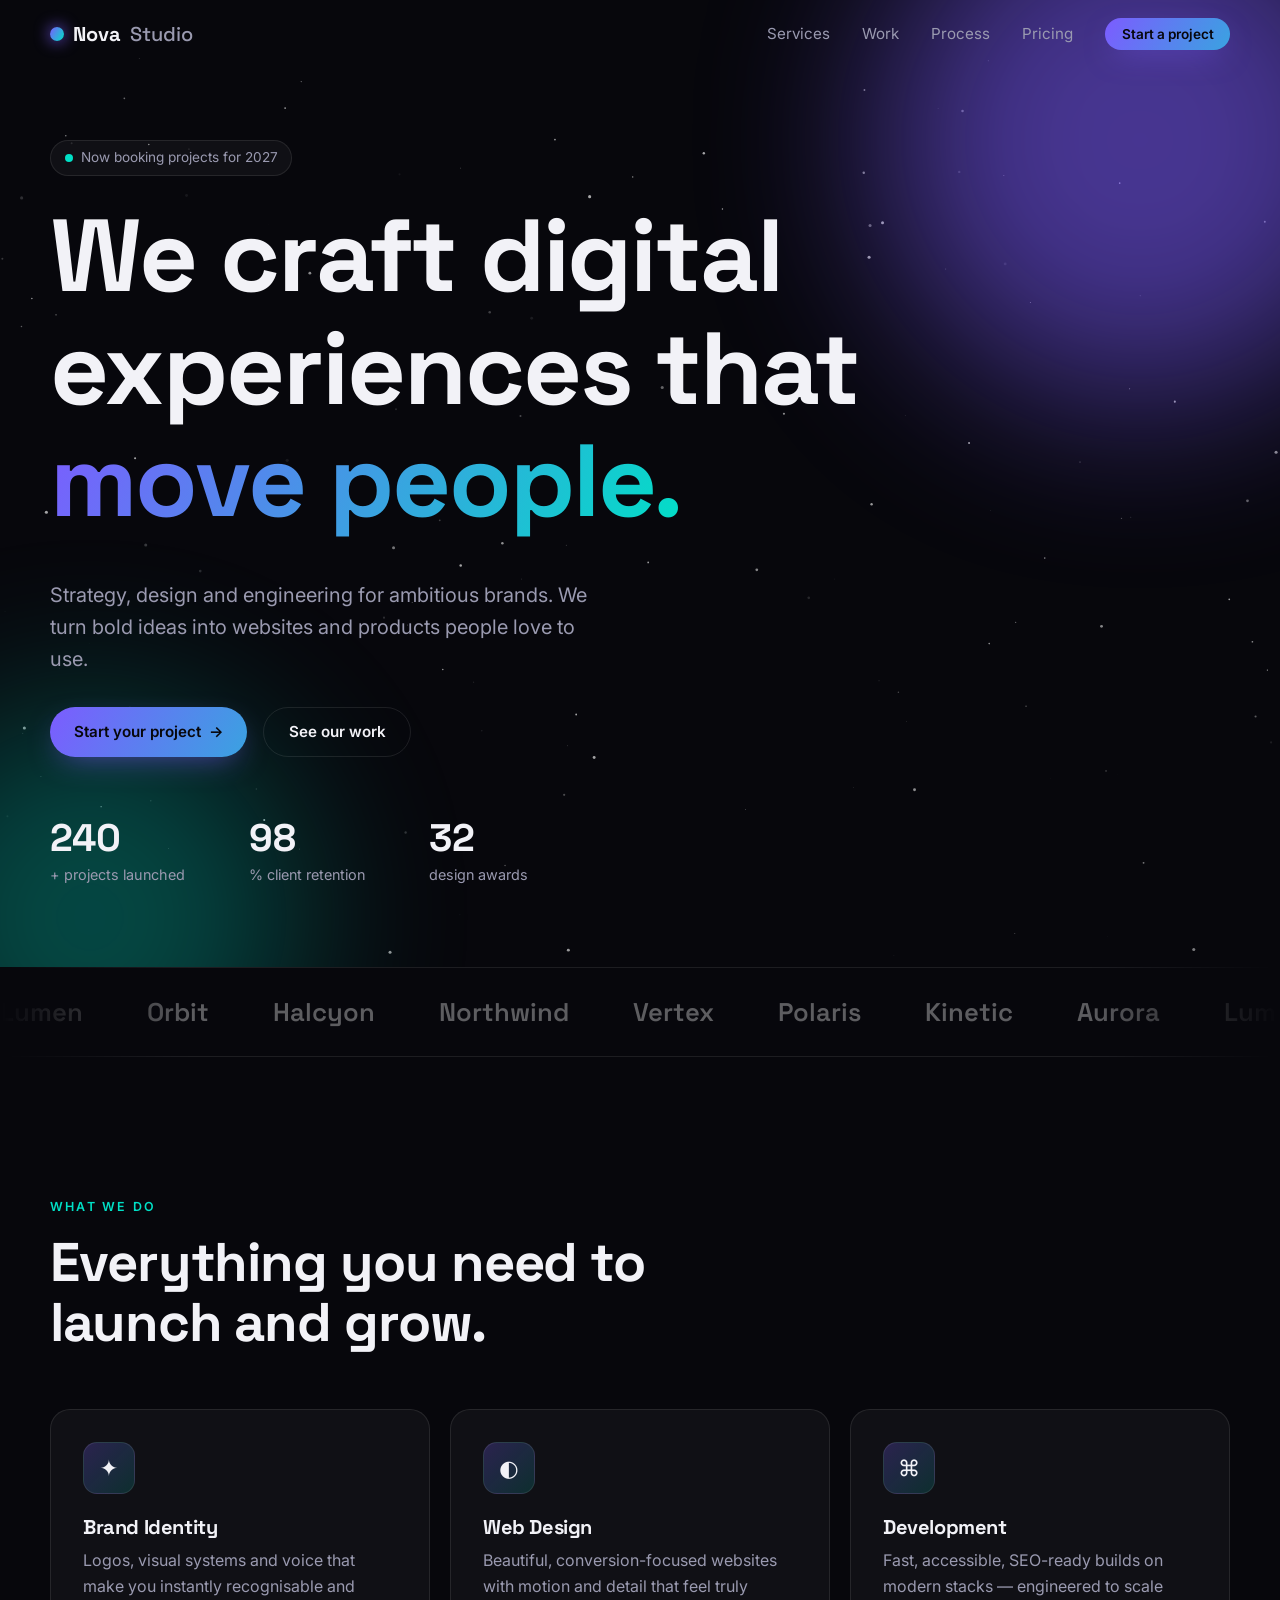
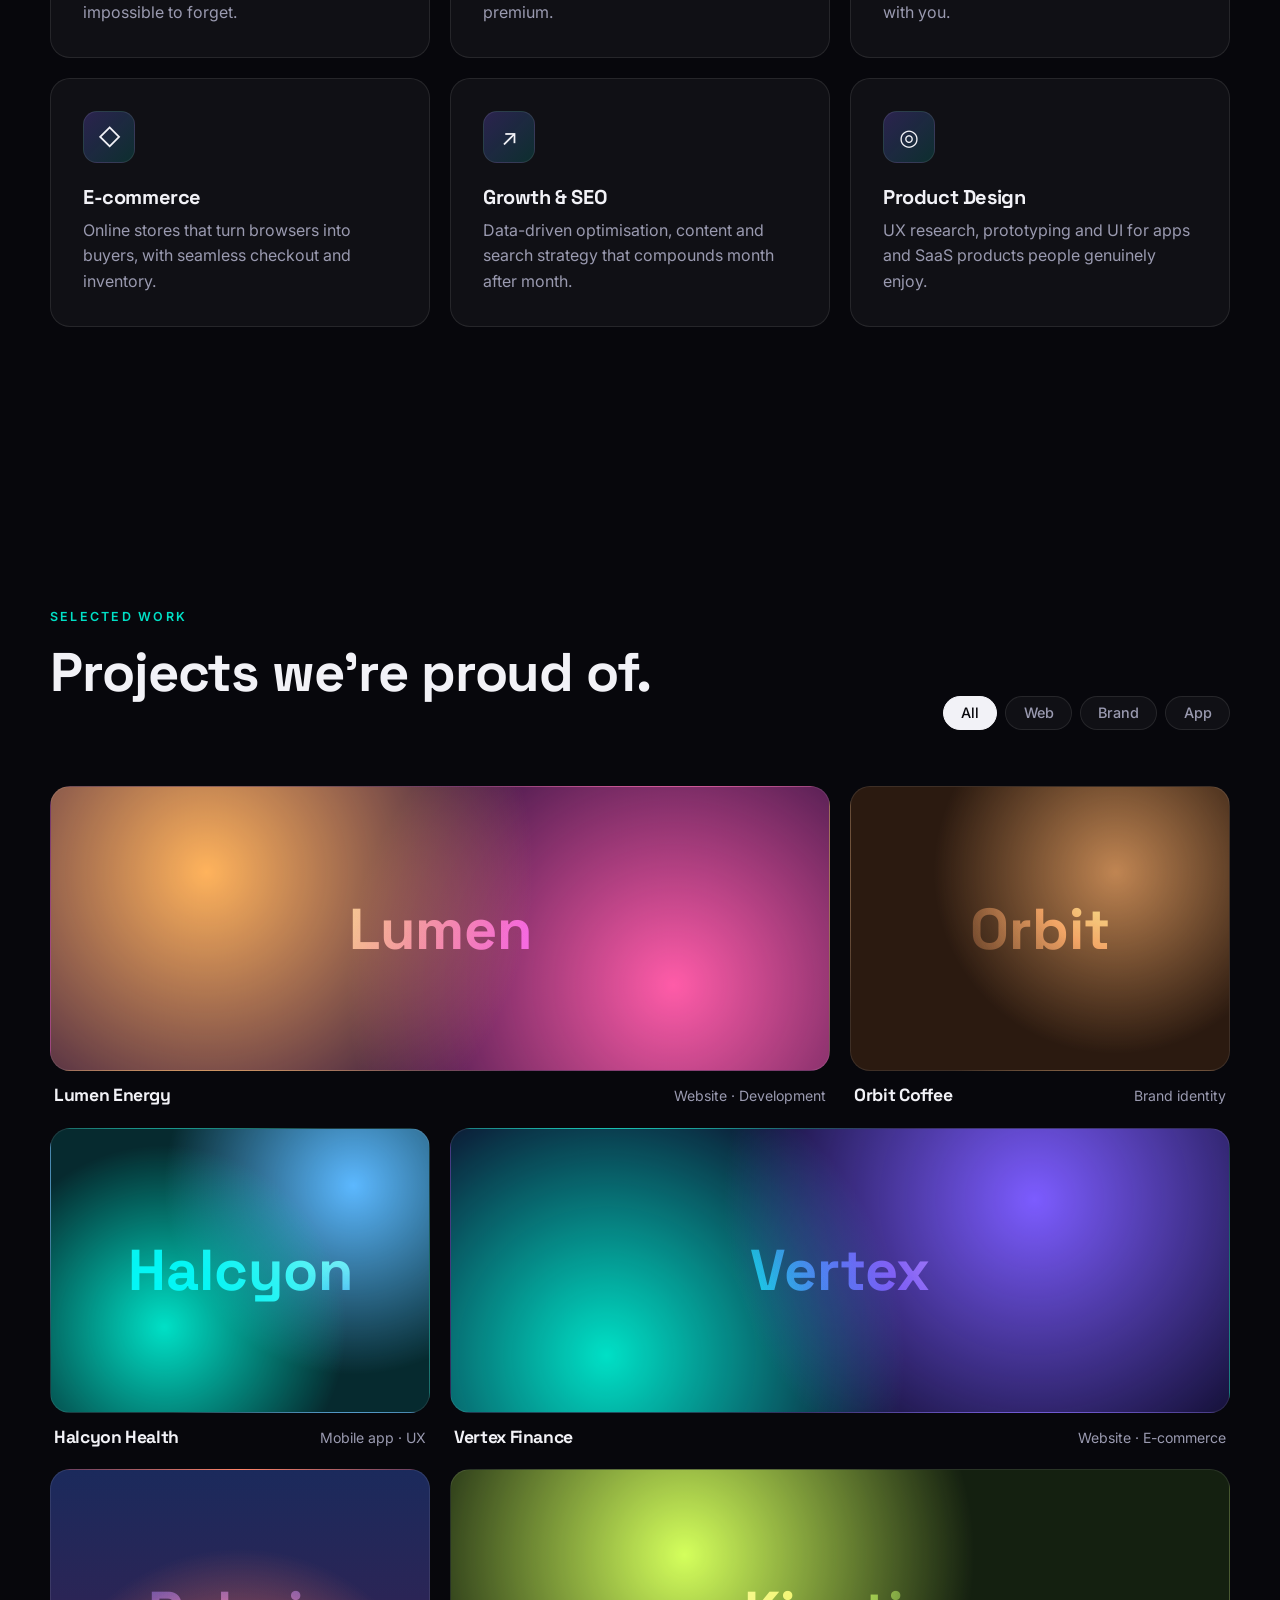
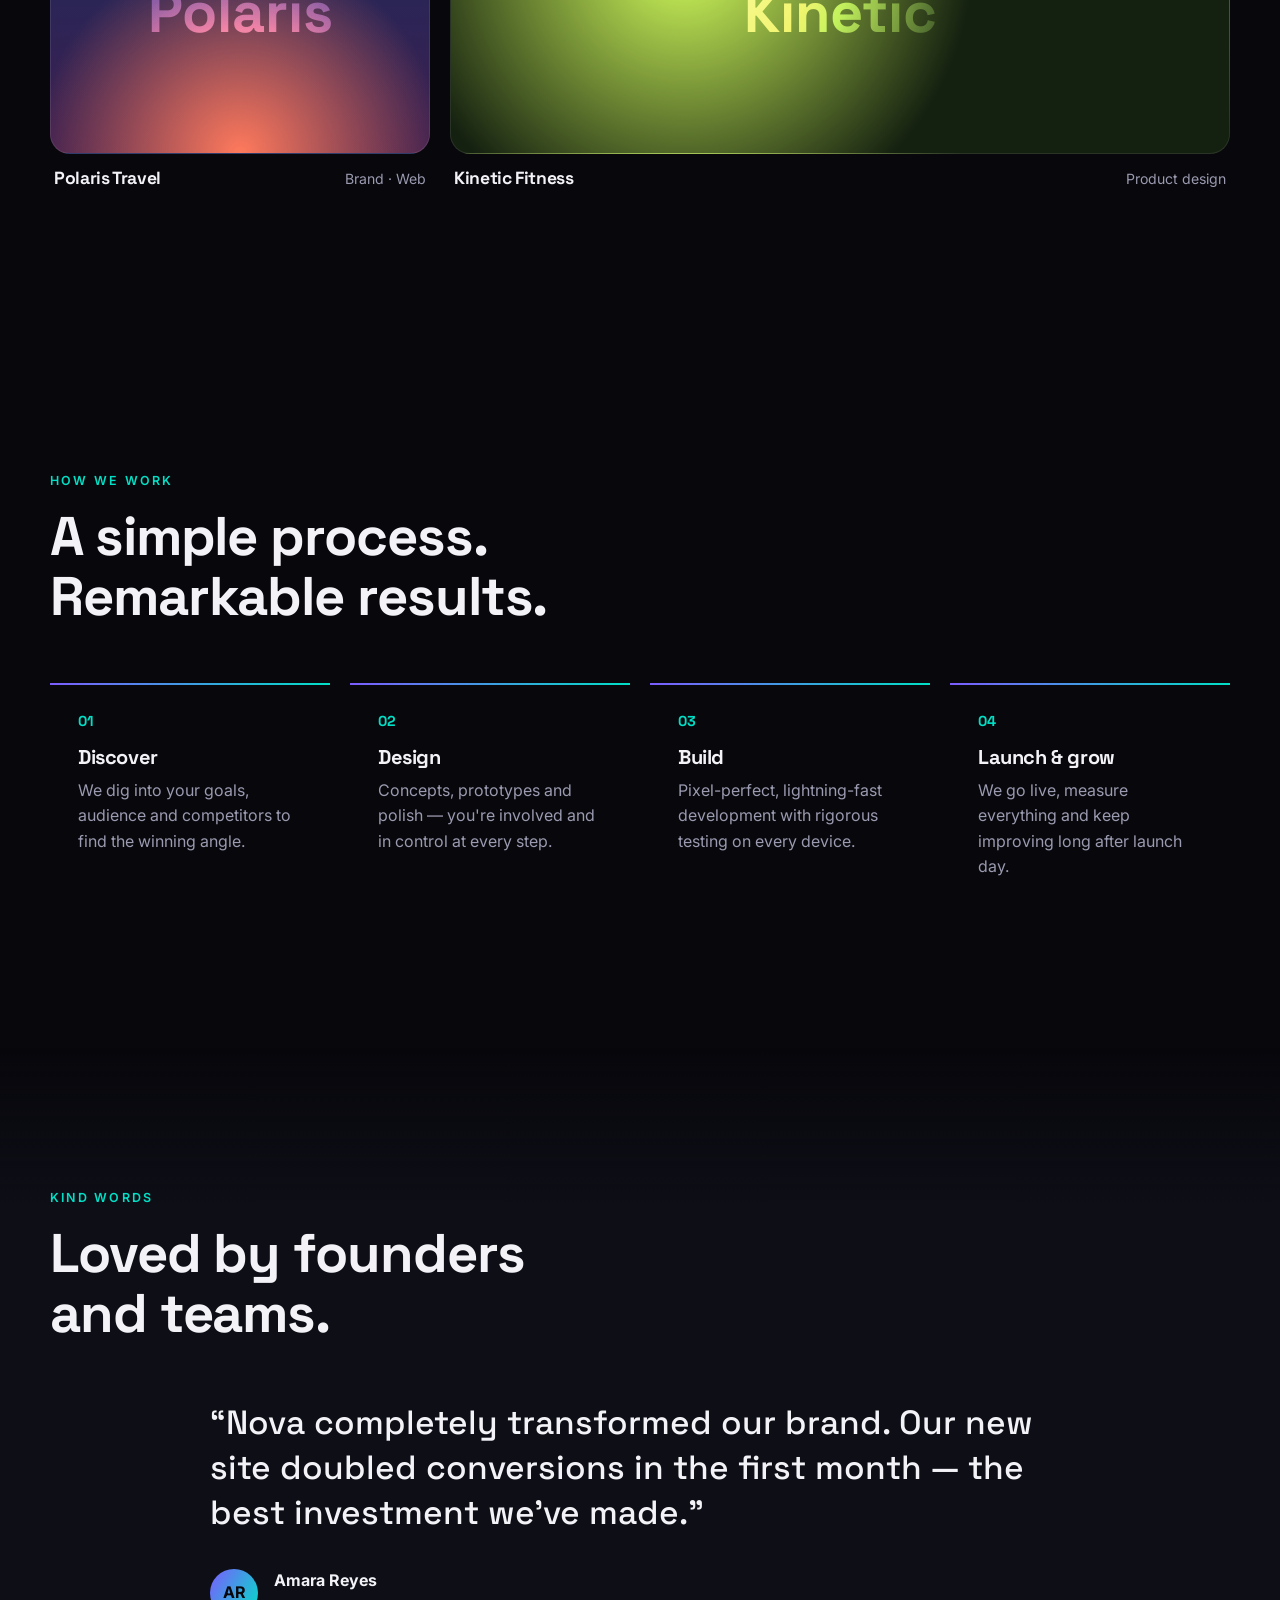
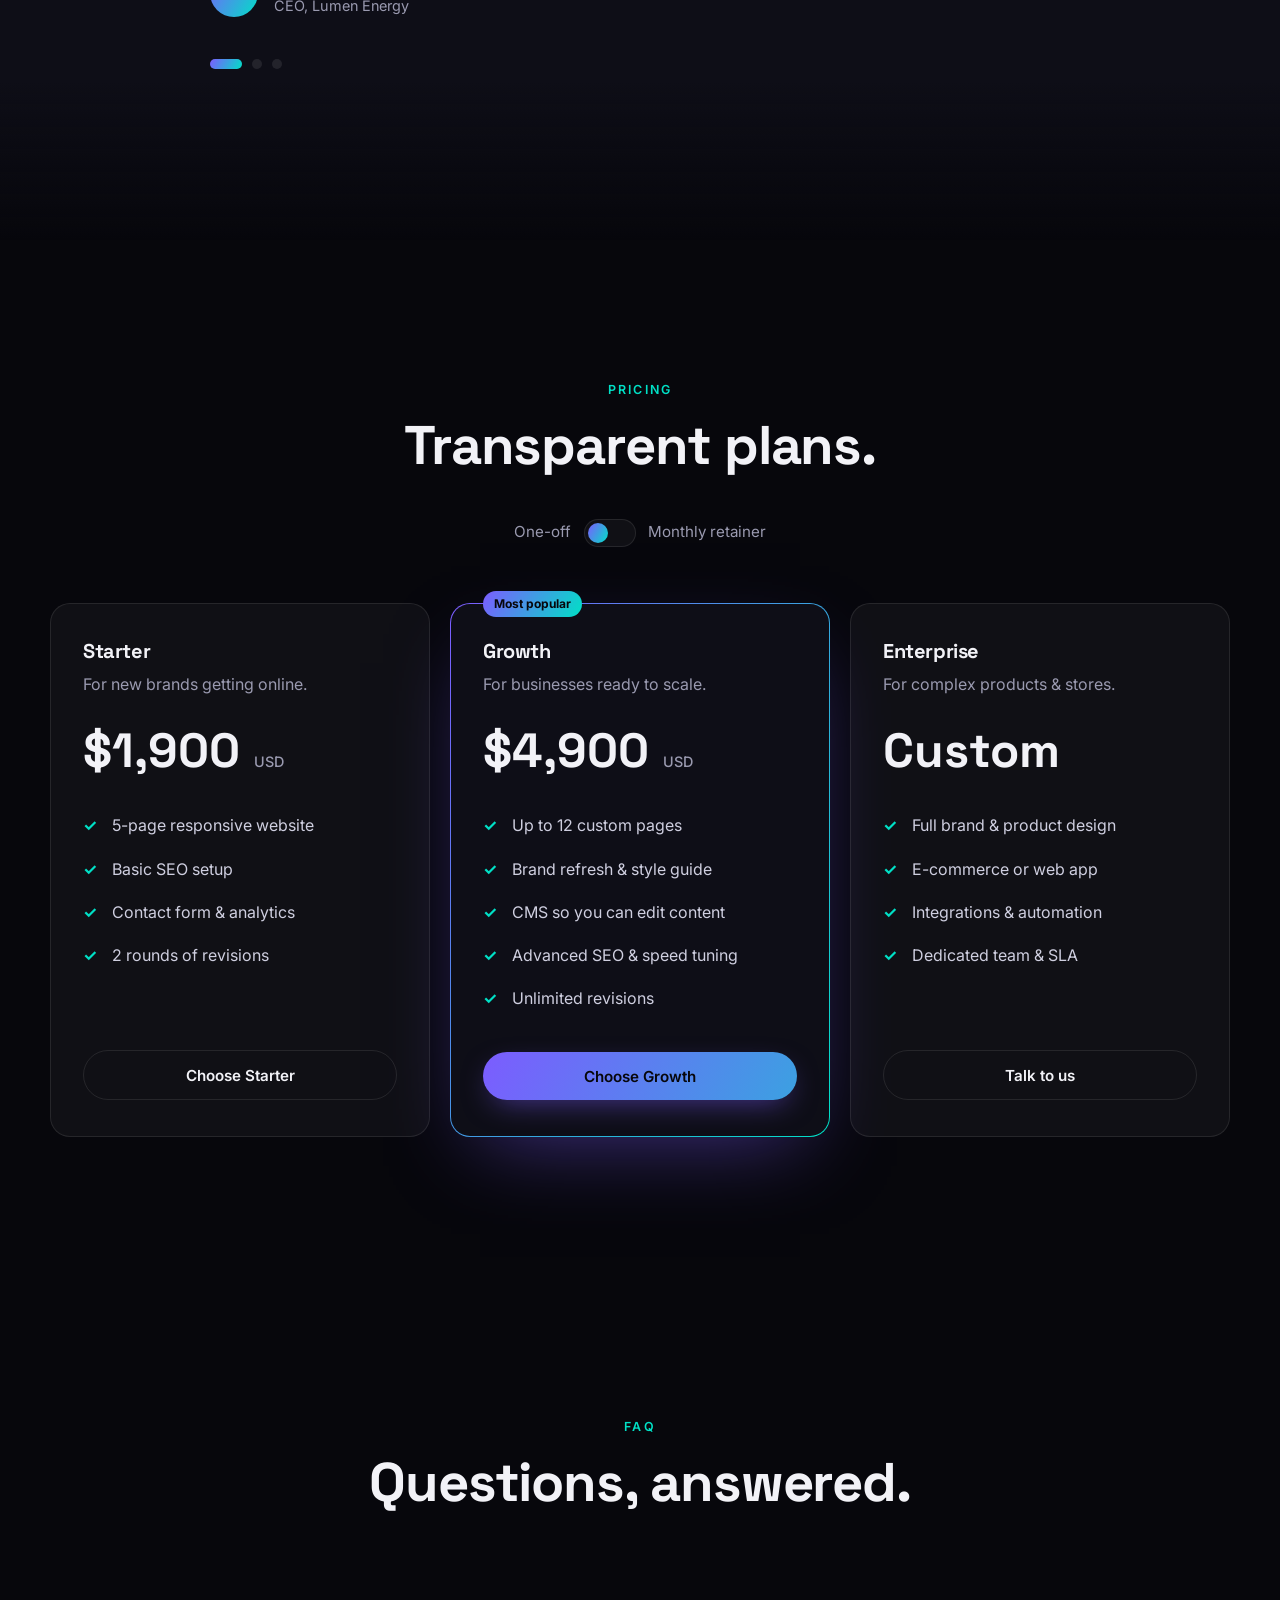
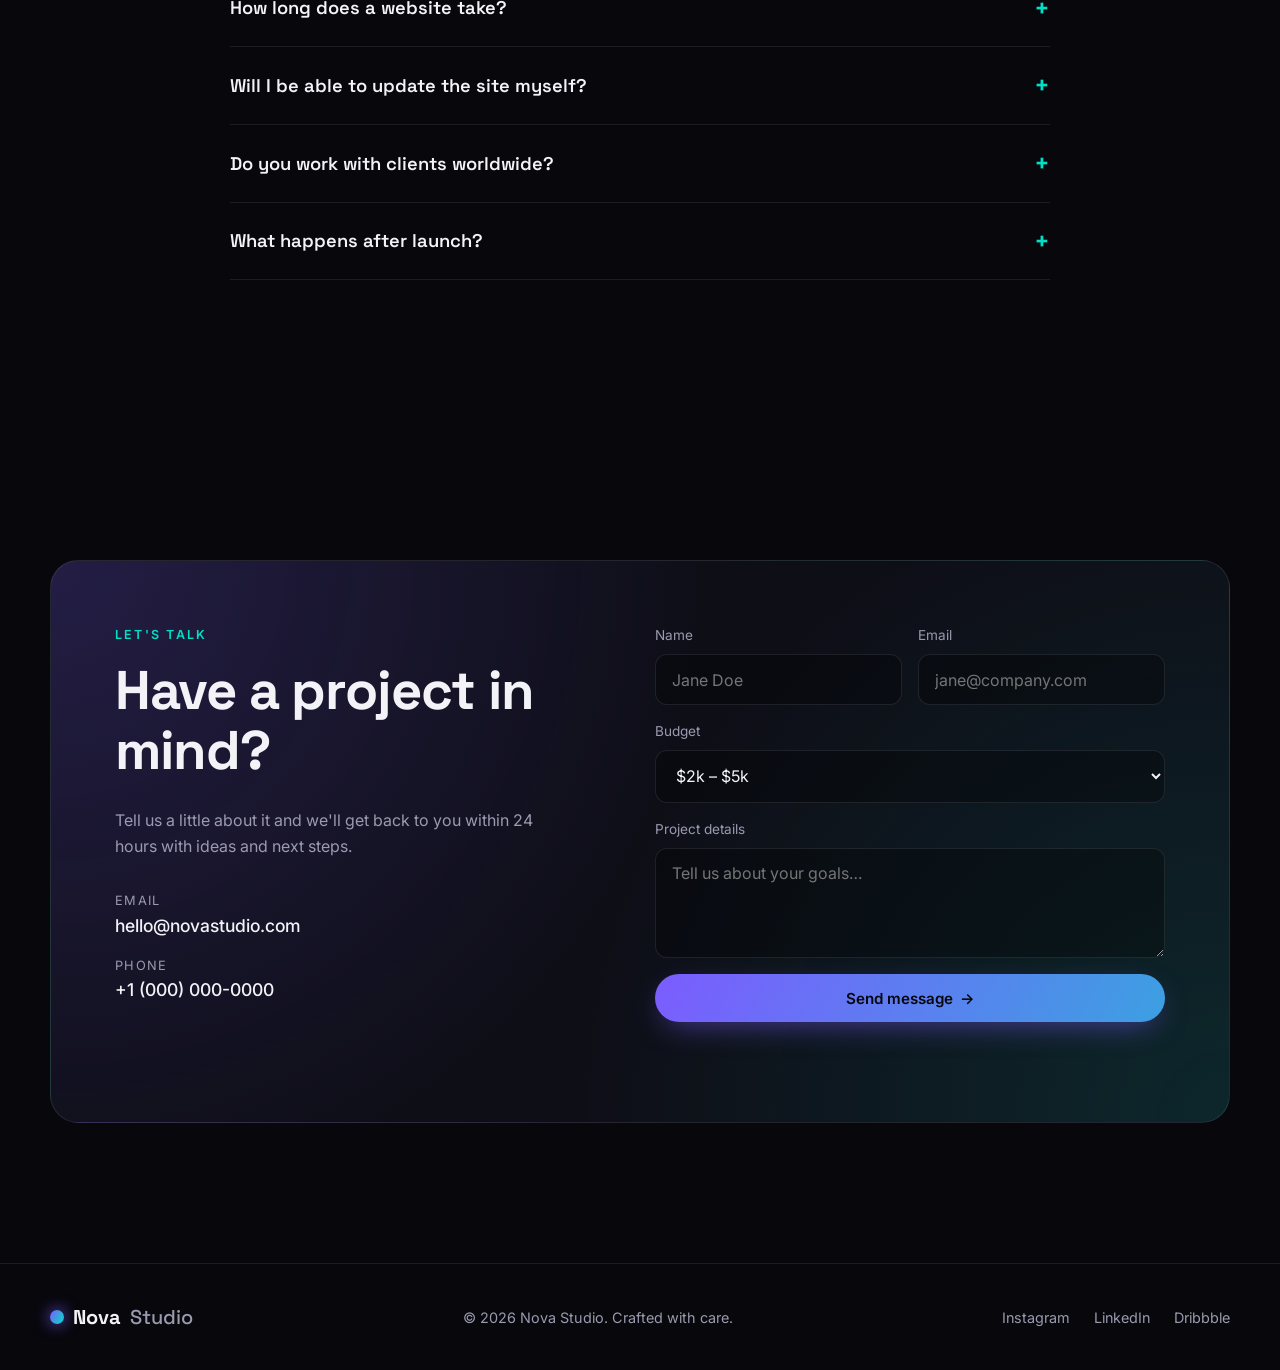
==== index.html @ 8e621f8b "Add responsive Nova Studio landing page Single-page site with animated hero, services, filterable po" ====
<!doctype html>
<html lang="en">
<head>
  <meta charset="utf-8" />
  <meta name="viewport" content="width=device-width, initial-scale=1" />
  <title>Nova Studio — Digital Experiences That Move People</title>
  <meta name="description" content="Nova Studio designs and builds world-class websites, brands and digital products." />
  <meta name="theme-color" content="#07070c" />
  <link rel="preconnect" href="https://fonts.googleapis.com" />
  <link rel="preconnect" href="https://fonts.gstatic.com" crossorigin />
  <link href="https://fonts.googleapis.com/css2?family=Inter:wght@400;500;600&family=Space+Grotesk:wght@500;600;700&display=swap" rel="stylesheet" />
  <link rel="stylesheet" href="styles.css" />
  <link rel="icon" href="data:image/svg+xml,<svg xmlns='http://www.w3.org/2000/svg' viewBox='0 0 32 32'><defs><linearGradient id='g' x1='0' y1='0' x2='1' y2='1'><stop offset='0' stop-color='%237c5cff'/><stop offset='1' stop-color='%2300e0c6'/></linearGradient></defs><circle cx='16' cy='16' r='14' fill='url(%23g)'/></svg>" />
</head>
<body>
  <div class="cursor-glow" aria-hidden="true"></div>

  <header class="nav" id="nav">
    <div class="container nav__inner">
      <a href="#top" class="logo"><span class="logo__dot"></span>Nova<span class="muted">Studio</span></a>
      <nav class="nav__links" id="navLinks" aria-label="Main">
        <a href="#services">Services</a>
        <a href="#work">Work</a>
        <a href="#process">Process</a>
        <a href="#pricing">Pricing</a>
        <a href="#contact" class="btn btn--small">Start a project</a>
      </nav>
      <button class="nav__toggle" id="navToggle" aria-label="Open menu" aria-expanded="false">
        <span></span><span></span>
      </button>
    </div>
  </header>

  <main id="top">
    <!-- HERO -->
    <section class="hero">
      <canvas id="stars" aria-hidden="true"></canvas>
      <div class="hero__orb hero__orb--1" aria-hidden="true"></div>
      <div class="hero__orb hero__orb--2" aria-hidden="true"></div>
      <div class="container hero__content">
        <p class="pill reveal"><span class="pill__dot"></span> Now booking projects for 2027</p>
        <h1 class="hero__title reveal">
          We craft digital<br />
          experiences that<br />
          <span class="gradient-text" id="rotator">move people.</span>
        </h1>
        <p class="hero__sub reveal">Strategy, design and engineering for ambitious brands. We turn bold ideas into websites and products people love to use.</p>
        <div class="hero__cta reveal">
          <a href="#contact" class="btn">Start your project <span aria-hidden="true">→</span></a>
          <a href="#work" class="btn btn--ghost">See our work</a>
        </div>
        <div class="stats reveal">
          <div><strong data-count="240">0</strong><span>+ projects launched</span></div>
          <div><strong data-count="98">0</strong><span>% client retention</span></div>
          <div><strong data-count="32">0</strong><span>design awards</span></div>
        </div>
      </div>
    </section>

    <!-- MARQUEE -->
    <section class="marquee" aria-label="Trusted by">
      <div class="marquee__track">
        <span>Lumen</span><span>Orbit</span><span>Halcyon</span><span>Northwind</span><span>Vertex</span><span>Polaris</span><span>Kinetic</span><span>Aurora</span>
        <span aria-hidden="true">Lumen</span><span aria-hidden="true">Orbit</span><span aria-hidden="true">Halcyon</span><span aria-hidden="true">Northwind</span><span aria-hidden="true">Vertex</span><span aria-hidden="true">Polaris</span><span aria-hidden="true">Kinetic</span><span aria-hidden="true">Aurora</span>
      </div>
    </section>

    <!-- SERVICES -->
    <section class="section" id="services">
      <div class="container">
        <div class="section__head reveal">
          <p class="eyebrow">What we do</p>
          <h2>Everything you need to<br />launch and grow.</h2>
        </div>
        <div class="grid grid--3">
          <article class="card tilt reveal">
            <div class="card__icon">✦</div>
            <h3>Brand Identity</h3>
            <p>Logos, visual systems and voice that make you instantly recognisable and impossible to forget.</p>
          </article>
          <article class="card tilt reveal">
            <div class="card__icon">◐</div>
            <h3>Web Design</h3>
            <p>Beautiful, conversion-focused websites with motion and detail that feel truly premium.</p>
          </article>
          <article class="card tilt reveal">
            <div class="card__icon">⌘</div>
            <h3>Development</h3>
            <p>Fast, accessible, SEO-ready builds on modern stacks — engineered to scale with you.</p>
          </article>
          <article class="card tilt reveal">
            <div class="card__icon">◇</div>
            <h3>E-commerce</h3>
            <p>Online stores that turn browsers into buyers, with seamless checkout and inventory.</p>
          </article>
          <article class="card tilt reveal">
            <div class="card__icon">↗</div>
            <h3>Growth & SEO</h3>
            <p>Data-driven optimisation, content and search strategy that compounds month after month.</p>
          </article>
          <article class="card tilt reveal">
            <div class="card__icon">◎</div>
            <h3>Product Design</h3>
            <p>UX research, prototyping and UI for apps and SaaS products people genuinely enjoy.</p>
          </article>
        </div>
      </div>
    </section>

    <!-- WORK -->
    <section class="section" id="work">
      <div class="container">
        <div class="section__head section__head--row reveal">
          <div>
            <p class="eyebrow">Selected work</p>
            <h2>Projects we're proud of.</h2>
          </div>
          <div class="filters" role="tablist" aria-label="Filter projects">
            <button class="filter is-active" data-filter="all">All</button>
            <button class="filter" data-filter="web">Web</button>
            <button class="filter" data-filter="brand">Brand</button>
            <button class="filter" data-filter="app">App</button>
          </div>
        </div>
        <div class="work">
          <a class="project project--lg reveal" data-cat="web" href="#contact">
            <div class="project__art art-1"><span>Lumen</span></div>
            <div class="project__meta"><h3>Lumen Energy</h3><p>Website · Development</p></div>
          </a>
          <a class="project reveal" data-cat="brand" href="#contact">
            <div class="project__art art-2"><span>Orbit</span></div>
            <div class="project__meta"><h3>Orbit Coffee</h3><p>Brand identity</p></div>
          </a>
          <a class="project reveal" data-cat="app" href="#contact">
            <div class="project__art art-3"><span>Halcyon</span></div>
            <div class="project__meta"><h3>Halcyon Health</h3><p>Mobile app · UX</p></div>
          </a>
          <a class="project project--lg reveal" data-cat="web" href="#contact">
            <div class="project__art art-4"><span>Vertex</span></div>
            <div class="project__meta"><h3>Vertex Finance</h3><p>Website · E-commerce</p></div>
          </a>
          <a class="project reveal" data-cat="brand" href="#contact">
            <div class="project__art art-5"><span>Polaris</span></div>
            <div class="project__meta"><h3>Polaris Travel</h3><p>Brand · Web</p></div>
          </a>
          <a class="project project--lg reveal" data-cat="app" href="#contact">
            <div class="project__art art-6"><span>Kinetic</span></div>
            <div class="project__meta"><h3>Kinetic Fitness</h3><p>Product design</p></div>
          </a>
        </div>
      </div>
    </section>

    <!-- PROCESS -->
    <section class="section" id="process">
      <div class="container">
        <div class="section__head reveal">
          <p class="eyebrow">How we work</p>
          <h2>A simple process.<br />Remarkable results.</h2>
        </div>
        <ol class="steps">
          <li class="step reveal"><span class="step__num">01</span><h3>Discover</h3><p>We dig into your goals, audience and competitors to find the winning angle.</p></li>
          <li class="step reveal"><span class="step__num">02</span><h3>Design</h3><p>Concepts, prototypes and polish — you're involved and in control at every step.</p></li>
          <li class="step reveal"><span class="step__num">03</span><h3>Build</h3><p>Pixel-perfect, lightning-fast development with rigorous testing on every device.</p></li>
          <li class="step reveal"><span class="step__num">04</span><h3>Launch & grow</h3><p>We go live, measure everything and keep improving long after launch day.</p></li>
        </ol>
      </div>
    </section>

    <!-- TESTIMONIALS -->
    <section class="section section--tint">
      <div class="container">
        <div class="section__head reveal">
          <p class="eyebrow">Kind words</p>
          <h2>Loved by founders<br />and teams.</h2>
        </div>
        <div class="testimonials reveal" id="testimonials">
          <figure class="quote is-active">
            <blockquote>“Nova completely transformed our brand. Our new site doubled conversions in the first month — the best investment we've made.”</blockquote>
            <figcaption><span class="avatar">AR</span><div><strong>Amara Reyes</strong><span>CEO, Lumen Energy</span></div></figcaption>
          </figure>
          <figure class="quote">
            <blockquote>“Incredible attention to detail. They understood our vision better than we did and delivered ahead of schedule.”</blockquote>
            <figcaption><span class="avatar">DK</span><div><strong>Daniel Kim</strong><span>Founder, Orbit Coffee</span></div></figcaption>
          </figure>
          <figure class="quote">
            <blockquote>“Working with Nova felt like having a world-class product team in-house. Our users constantly compliment the app.”</blockquote>
            <figcaption><span class="avatar">SN</span><div><strong>Sara Novak</strong><span>CPO, Halcyon Health</span></div></figcaption>
          </figure>
          <div class="dots" role="tablist" aria-label="Choose testimonial">
            <button class="dot is-active" aria-label="Testimonial 1"></button>
            <button class="dot" aria-label="Testimonial 2"></button>
            <button class="dot" aria-label="Testimonial 3"></button>
          </div>
        </div>
      </div>
    </section>

    <!-- PRICING -->
    <section class="section" id="pricing">
      <div class="container">
        <div class="section__head section__head--center reveal">
          <p class="eyebrow">Pricing</p>
          <h2>Transparent plans.</h2>
          <div class="toggle">
            <span>One-off</span>
            <button class="switch" id="billing" role="switch" aria-checked="false" aria-label="Toggle monthly retainer"><span></span></button>
            <span>Monthly retainer</span>
          </div>
        </div>
        <div class="grid grid--3 pricing">
          <div class="plan reveal">
            <h3>Starter</h3>
            <p class="plan__desc">For new brands getting online.</p>
            <p class="plan__price"><span data-once="1,900" data-monthly="490">1,900</span><small class="plan__unit">USD</small></p>
            <ul><li>5-page responsive website</li><li>Basic SEO setup</li><li>Contact form & analytics</li><li>2 rounds of revisions</li></ul>
            <a href="#contact" class="btn btn--ghost btn--block">Choose Starter</a>
          </div>
          <div class="plan plan--featured reveal">
            <span class="plan__badge">Most popular</span>
            <h3>Growth</h3>
            <p class="plan__desc">For businesses ready to scale.</p>
            <p class="plan__price"><span data-once="4,900" data-monthly="1,290">4,900</span><small class="plan__unit">USD</small></p>
            <ul><li>Up to 12 custom pages</li><li>Brand refresh & style guide</li><li>CMS so you can edit content</li><li>Advanced SEO & speed tuning</li><li>Unlimited revisions</li></ul>
            <a href="#contact" class="btn btn--block">Choose Growth</a>
          </div>
          <div class="plan reveal">
            <h3>Enterprise</h3>
            <p class="plan__desc">For complex products & stores.</p>
            <p class="plan__price"><span data-once="Custom" data-monthly="Custom">Custom</span></p>
            <ul><li>Full brand & product design</li><li>E-commerce or web app</li><li>Integrations & automation</li><li>Dedicated team & SLA</li></ul>
            <a href="#contact" class="btn btn--ghost btn--block">Talk to us</a>
          </div>
        </div>
      </div>
    </section>

    <!-- FAQ -->
    <section class="section section--narrow">
      <div class="container">
        <div class="section__head section__head--center reveal">
          <p class="eyebrow">FAQ</p>
          <h2>Questions, answered.</h2>
        </div>
        <div class="faq reveal">
          <details><summary>How long does a website take?</summary><p>Most projects launch in 3–6 weeks depending on scope. We'll give you a clear timeline before we start.</p></details>
          <details><summary>Will I be able to update the site myself?</summary><p>Yes. We set you up with an easy content editor and a short training session so you're fully in control.</p></details>
          <details><summary>Do you work with clients worldwide?</summary><p>Absolutely — we work remotely with clients across every time zone.</p></details>
          <details><summary>What happens after launch?</summary><p>We offer ongoing care plans for updates, hosting, security and growth. You're never on your own.</p></details>
        </div>
      </div>
    </section>

    <!-- CONTACT -->
    <section class="section" id="contact">
      <div class="container">
        <div class="contact reveal">
          <div class="contact__intro">
            <p class="eyebrow">Let's talk</p>
            <h2>Have a project in mind?</h2>
            <p>Tell us a little about it and we'll get back to you within 24 hours with ideas and next steps.</p>
            <ul class="contact__list">
              <li><span>Email</span><a href="mailto:hello@novastudio.com">hello@novastudio.com</a></li>
              <li><span>Phone</span><a href="tel:+10000000000">+1 (000) 000-0000</a></li>
            </ul>
          </div>
          <form class="form" id="contactForm" novalidate>
            <div class="form__row">
              <label>Name<input type="text" name="name" required autocomplete="name" placeholder="Jane Doe" /></label>
              <label>Email<input type="email" name="email" required autocomplete="email" placeholder="jane@company.com" /></label>
            </div>
            <label>Budget
              <select name="budget">
                <option>Under $2k</option><option selected>$2k – $5k</option><option>$5k – $15k</option><option>$15k+</option>
              </select>
            </label>
            <label>Project details<textarea name="message" rows="4" required placeholder="Tell us about your goals…"></textarea></label>
            <button type="submit" class="btn btn--block">Send message <span aria-hidden="true">→</span></button>
            <p class="form__status" id="formStatus" role="status" aria-live="polite"></p>
          </form>
        </div>
      </div>
    </section>
  </main>

  <footer class="footer">
    <div class="container footer__inner">
      <a href="#top" class="logo"><span class="logo__dot"></span>Nova<span class="muted">Studio</span></a>
      <p class="muted">© <span id="year"></span> Nova Studio. Crafted with care.</p>
      <div class="footer__links"><a href="#">Instagram</a><a href="#">LinkedIn</a><a href="#">Dribbble</a></div>
    </div>
  </footer>

  <script src="script.js"></script>
</body>
</html>
---- styles.css ----
:root {
  --bg: #07070c;
  --bg-2: #0e0e17;
  --surface: rgba(255, 255, 255, 0.04);
  --border: rgba(255, 255, 255, 0.09);
  --text: #f2f2f7;
  --muted: #9a9ab0;
  --violet: #7c5cff;
  --teal: #00e0c6;
  --pink: #ff5ca8;
  --grad: linear-gradient(120deg, var(--violet), var(--teal));
  --radius: 20px;
  --ease: cubic-bezier(0.22, 1, 0.36, 1);
}

*, *::before, *::after { box-sizing: border-box; }
html { scroll-behavior: smooth; }
body {
  margin: 0;
  font-family: "Inter", system-ui, sans-serif;
  background: var(--bg);
  color: var(--text);
  line-height: 1.6;
  -webkit-font-smoothing: antialiased;
  overflow-x: hidden;
}
h1, h2, h3 { font-family: "Space Grotesk", sans-serif; line-height: 1.1; margin: 0 0 0.5em; letter-spacing: -0.02em; }
h2 { font-size: clamp(2rem, 4.5vw, 3.4rem); }
h3 { font-size: 1.25rem; }
p { margin: 0 0 1em; }
a { color: inherit; text-decoration: none; }
img { max-width: 100%; display: block; }
::selection { background: var(--violet); color: #fff; }

.container { width: min(1180px, 100% - 32px); margin-inline: auto; }
.muted { color: var(--muted); }
.gradient-text { background: var(--grad); -webkit-background-clip: text; background-clip: text; color: transparent; }

/* Cursor glow */
.cursor-glow {
  position: fixed; top: 0; left: 0; width: 500px; height: 500px; pointer-events: none; z-index: 0;
  background: radial-gradient(circle, rgba(124, 92, 255, 0.12), transparent 60%);
  transform: translate(-50%, -50%); transition: opacity 0.3s; opacity: 0;
}
@media (hover: hover) { body:hover .cursor-glow { opacity: 1; } }

/* Buttons */
.btn {
  display: inline-flex; align-items: center; justify-content: center; gap: 0.5em;
  padding: 0.95em 1.6em; border-radius: 999px; border: 0; cursor: pointer;
  font: 600 0.95rem "Inter", sans-serif; color: #07070c; background: var(--grad);
  background-size: 200% 100%; transition: transform 0.3s var(--ease), background-position 0.5s, box-shadow 0.3s;
  box-shadow: 0 10px 30px -10px rgba(124, 92, 255, 0.6);
}
.btn:hover { transform: translateY(-2px); background-position: 100% 0; box-shadow: 0 16px 40px -12px rgba(0, 224, 198, 0.6); }
.btn--ghost { background: transparent; color: var(--text); border: 1px solid var(--border); box-shadow: none; }
.btn--ghost:hover { background: var(--surface); border-color: rgba(255,255,255,0.25); box-shadow: none; }
.btn--small { padding: 0.6em 1.2em; font-size: 0.85rem; }
.btn--block { width: 100%; }

/* Nav */
.nav { position: fixed; inset: 0 0 auto; z-index: 50; transition: background 0.3s, border-color 0.3s, padding 0.3s; border-bottom: 1px solid transparent; padding: 18px 0; }
.nav.is-scrolled { background: rgba(7, 7, 12, 0.7); backdrop-filter: blur(16px); -webkit-backdrop-filter: blur(16px); border-color: var(--border); padding: 12px 0; }
.nav__inner { display: flex; align-items: center; justify-content: space-between; }
.logo { display: flex; align-items: center; gap: 0.45em; font: 700 1.25rem "Space Grotesk", sans-serif; }
.logo .muted { font-weight: 500; }
.logo__dot { width: 14px; height: 14px; border-radius: 50%; background: var(--grad); box-shadow: 0 0 16px var(--violet); }
.nav__links { display: flex; align-items: center; gap: 2rem; font-size: 0.95rem; }
.nav__links a:not(.btn) { color: var(--muted); transition: color 0.2s; }
.nav__links a:not(.btn):hover { color: var(--text); }
.nav__toggle { display: none; background: none; border: 0; width: 40px; height: 40px; cursor: pointer; position: relative; }
.nav__toggle span { position: absolute; left: 9px; right: 9px; height: 2px; background: var(--text); transition: transform 0.3s var(--ease); }
.nav__toggle span:first-child { top: 15px; }
.nav__toggle span:last-child { top: 23px; }
.nav__toggle[aria-expanded="true"] span:first-child { transform: translateY(4px) rotate(45deg); }
.nav__toggle[aria-expanded="true"] span:last-child { transform: translateY(-4px) rotate(-45deg); }

@media (max-width: 860px) {
  .nav__toggle { display: block; }
  .nav__links {
    position: fixed; inset: 0; flex-direction: column; justify-content: center; gap: 1.6rem;
    background: rgba(7, 7, 12, 0.97); font-size: 1.5rem; opacity: 0; pointer-events: none; transition: opacity 0.3s;
    z-index: -1;
  }
  .nav__links.is-open { opacity: 1; pointer-events: auto; }
}

/* Hero */
.hero { position: relative; min-height: 100vh; min-height: 100svh; display: flex; align-items: center; padding: 140px 0 80px; overflow: hidden; }
#stars { position: absolute; inset: 0; width: 100%; height: 100%; }
.hero__orb { position: absolute; border-radius: 50%; filter: blur(90px); opacity: 0.55; animation: float 14s ease-in-out infinite; }
.hero__orb--1 { width: 520px; height: 520px; background: var(--violet); top: -120px; right: -120px; }
.hero__orb--2 { width: 420px; height: 420px; background: var(--teal); bottom: -160px; left: -120px; opacity: 0.3; animation-delay: -7s; }
@keyframes float { 50% { transform: translate(40px, 30px) scale(1.08); } }
.hero__content { position: relative; z-index: 1; }
.hero__title { font-size: clamp(2.8rem, 8vw, 6.4rem); font-weight: 700; margin-bottom: 0.4em; }
#rotator { display: inline-block; transition: opacity 0.4s, transform 0.4s var(--ease); }
#rotator.is-out { opacity: 0; transform: translateY(20px); }
.hero__sub { font-size: clamp(1.05rem, 1.8vw, 1.25rem); color: var(--muted); max-width: 560px; }
.hero__cta { display: flex; flex-wrap: wrap; gap: 1rem; margin: 2rem 0 3.5rem; }
.pill { display: inline-flex; align-items: center; gap: 0.6em; padding: 0.45em 1em; border: 1px solid var(--border); border-radius: 999px; background: var(--surface); font-size: 0.85rem; color: var(--muted); margin-bottom: 1.5rem; }
.pill__dot { width: 8px; height: 8px; border-radius: 50%; background: var(--teal); box-shadow: 0 0 0 0 var(--teal); animation: pulse 2s infinite; }
@keyframes pulse { 70% { box-shadow: 0 0 0 10px transparent; } 100% { box-shadow: 0 0 0 0 transparent; } }
.stats { display: flex; flex-wrap: wrap; gap: 2.5rem 4rem; }
.stats strong { display: block; font: 700 2.4rem "Space Grotesk", sans-serif; }
.stats span { color: var(--muted); font-size: 0.9rem; }

/* Marquee */
.marquee { border-block: 1px solid var(--border); padding: 28px 0; overflow: hidden; mask-image: linear-gradient(90deg, transparent, #000 15%, #000 85%, transparent); }
.marquee__track { display: flex; width: max-content; gap: 4rem; animation: scroll 30s linear infinite; }
.marquee__track span { font: 600 1.6rem "Space Grotesk", sans-serif; color: rgba(255,255,255,0.35); }
@keyframes scroll { to { transform: translateX(calc(-50% - 2rem)); } }

/* Sections */
.section { padding: clamp(80px, 12vw, 140px) 0; position: relative; z-index: 1; }
.section--tint { background: linear-gradient(180deg, transparent, var(--bg-2) 20%, var(--bg-2) 80%, transparent); }
.section--narrow .container { max-width: 820px; }
.section__head { margin-bottom: 3.5rem; }
.section__head--row { display: flex; flex-wrap: wrap; justify-content: space-between; align-items: flex-end; gap: 1.5rem; }
.section__head--center { text-align: center; }
.eyebrow { text-transform: uppercase; letter-spacing: 0.18em; font-size: 0.78rem; font-weight: 600; color: var(--teal); margin-bottom: 1rem; }

.grid { display: grid; gap: 20px; }
.grid--3 { grid-template-columns: repeat(auto-fit, minmax(min(300px, 100%), 1fr)); }

/* Cards */
.card {
  position: relative; padding: 32px; border-radius: var(--radius); background: var(--surface); border: 1px solid var(--border);
  transition: border-color 0.3s, transform 0.3s var(--ease); transform-style: preserve-3d; overflow: hidden;
}
.card::before {
  content: ""; position: absolute; inset: 0; opacity: 0; transition: opacity 0.3s;
  background: radial-gradient(400px circle at var(--mx, 50%) var(--my, 50%), rgba(124, 92, 255, 0.16), transparent 40%);
}
.card:hover { border-color: rgba(124, 92, 255, 0.45); }
.card:hover::before { opacity: 1; }
.card > * { position: relative; }
.card p { color: var(--muted); margin: 0; }
.card__icon { width: 52px; height: 52px; display: grid; place-items: center; border-radius: 14px; margin-bottom: 1.4rem; font-size: 1.4rem; background: linear-gradient(135deg, rgba(124,92,255,0.25), rgba(0,224,198,0.15)); border: 1px solid var(--border); }

/* Work */
.filters { display: flex; gap: 0.5rem; flex-wrap: wrap; }
.filter { background: var(--surface); border: 1px solid var(--border); color: var(--muted); padding: 0.55em 1.2em; border-radius: 999px; cursor: pointer; font: 500 0.9rem "Inter", sans-serif; transition: all 0.2s; }
.filter:hover { color: var(--text); }
.filter.is-active { background: var(--text); color: var(--bg); border-color: var(--text); }
.work { display: grid; grid-template-columns: repeat(3, minmax(0, 1fr)); gap: 20px; }
.project { grid-column: span 1; display: block; transition: opacity 0.4s, transform 0.4s var(--ease); }
.project--lg { grid-column: span 2; }
.project.is-hidden { display: none; }
.project__art {
  position: relative; aspect-ratio: 4 / 3; border-radius: var(--radius); overflow: hidden; display: grid; place-items: center;
  border: 1px solid var(--border);
}
.project--lg .project__art { aspect-ratio: auto; height: 100%; min-height: 280px; }
.project__art span { font: 700 clamp(2rem, 5vw, 3.6rem) "Space Grotesk", sans-serif; color: rgba(255,255,255,0.9); transition: transform 0.6s var(--ease); mix-blend-mode: overlay; }
.project__art::after { content: "View case →"; position: absolute; bottom: 18px; right: 18px; padding: 0.5em 1em; border-radius: 999px; background: rgba(0,0,0,0.5); backdrop-filter: blur(8px); font-size: 0.85rem; opacity: 0; transform: translateY(10px); transition: all 0.4s var(--ease); }
.project:hover .project__art span { transform: scale(1.12); }
.project:hover .project__art::after { opacity: 1; transform: none; }
.project__meta { display: flex; flex-wrap: wrap; justify-content: space-between; align-items: baseline; gap: 1rem; padding: 14px 4px 0; }
.project__meta h3 { margin: 0; font-size: 1.1rem; }
.project__meta p { margin: 0; color: var(--muted); font-size: 0.88rem; }
.project { display: flex; flex-direction: column; }
.project--lg .project__art { flex: 1; }
.art-1 { background: radial-gradient(circle at 20% 30%, #ffb35c, transparent 50%), radial-gradient(circle at 80% 70%, #ff5ca8, transparent 50%), #2a0f3d; }
.art-2 { background: radial-gradient(circle at 70% 30%, #c08552, transparent 55%), #2b1a10; }
.art-3 { background: radial-gradient(circle at 30% 70%, #00e0c6, transparent 55%), radial-gradient(circle at 80% 20%, #5cb8ff, transparent 50%), #062a2f; }
.art-4 { background: radial-gradient(circle at 75% 25%, #7c5cff, transparent 50%), radial-gradient(circle at 20% 80%, #00e0c6, transparent 45%), #0d0b2a; }
.art-5 { background: radial-gradient(circle at 50% 100%, #ff7a5c, transparent 60%), linear-gradient(#1b2a5c, #3d1f4f); }
.art-6 { background: radial-gradient(circle at 30% 30%, #d4ff5c, transparent 50%), #142010; }
@media (max-width: 860px) {
  .work { grid-template-columns: repeat(2, minmax(0, 1fr)); }
}
@media (max-width: 600px) {
  .work { grid-template-columns: minmax(0, 1fr); }
  .project--lg { grid-column: span 1; }
  .project--lg .project__art { aspect-ratio: 4 / 3; min-height: 0; }
}

/* Process */
.steps { list-style: none; padding: 0; margin: 0; display: grid; grid-template-columns: repeat(auto-fit, minmax(min(240px, 100%), 1fr)); gap: 20px; counter-reset: s; }
.step { padding: 28px; border-top: 1px solid var(--border); position: relative; }
.step::before { content: ""; position: absolute; top: -1px; left: 0; height: 2px; width: 0; background: var(--grad); transition: width 1.2s var(--ease); }
.step.is-visible::before { width: 100%; }
.step__num { display: block; font: 700 0.9rem "Space Grotesk", sans-serif; color: var(--teal); margin-bottom: 1rem; }
.step p { color: var(--muted); margin: 0; }

/* Testimonials */
.testimonials { position: relative; max-width: 860px; margin: 0 auto; min-height: 300px; }
.quote { position: absolute; inset: 0 0 auto; margin: 0; opacity: 0; transform: translateY(20px); transition: opacity 0.6s, transform 0.6s var(--ease); pointer-events: none; }
.quote.is-active { position: relative; opacity: 1; transform: none; pointer-events: auto; }
.quote blockquote { margin: 0 0 2rem; font: 500 clamp(1.4rem, 3vw, 2.1rem) / 1.35 "Space Grotesk", sans-serif; }
.quote figcaption { display: flex; align-items: center; gap: 1rem; }
.quote figcaption strong { display: block; }
.quote figcaption span:not(.avatar) { color: var(--muted); font-size: 0.9rem; }
.avatar { width: 48px; height: 48px; border-radius: 50%; display: grid; place-items: center; background: var(--grad); color: var(--bg); font-weight: 700; flex-shrink: 0; }
.dots { display: flex; gap: 10px; margin-top: 2.5rem; }
.dot { width: 10px; height: 10px; border-radius: 999px; border: 0; background: var(--border); cursor: pointer; transition: all 0.3s var(--ease); padding: 0; }
.dot.is-active { width: 32px; background: var(--grad); }

/* Pricing */
.toggle { display: inline-flex; align-items: center; gap: 0.8rem; margin-top: 1rem; color: var(--muted); font-size: 0.95rem; }
.switch { width: 52px; height: 28px; border-radius: 999px; border: 1px solid var(--border); background: var(--surface); position: relative; cursor: pointer; padding: 0; }
.switch span { position: absolute; top: 3px; left: 3px; width: 20px; height: 20px; border-radius: 50%; background: var(--grad); transition: transform 0.3s var(--ease); }
.switch[aria-checked="true"] span { transform: translateX(24px); }
.pricing { align-items: stretch; }
.plan { position: relative; padding: 36px 32px; border-radius: var(--radius); background: var(--surface); border: 1px solid var(--border); display: flex; flex-direction: column; }
.plan--featured { background: linear-gradient(var(--bg-2), var(--bg-2)) padding-box, var(--grad) border-box; border: 1px solid transparent; box-shadow: 0 30px 80px -30px rgba(124, 92, 255, 0.5); }
.plan__badge { position: absolute; top: -13px; left: 32px; padding: 0.3em 0.9em; border-radius: 999px; background: var(--grad); color: var(--bg); font-size: 0.75rem; font-weight: 700; }
.plan__desc { color: var(--muted); }
.plan__price { font: 700 3rem "Space Grotesk", sans-serif; margin: 0.4rem 0 1.5rem; display: flex; align-items: baseline; gap: 0.3em; }
.plan__price > span:not([data-once="Custom"])::before { content: "$"; }
.plan__unit { font: 500 0.9rem "Inter", sans-serif; color: var(--muted); }
.plan ul { list-style: none; padding: 0; margin: 0 0 2rem; flex: 1; }
.plan li { padding: 0.55rem 0 0.55rem 1.8rem; position: relative; color: #cfcfe0; }
.plan li::before { content: "✓"; position: absolute; left: 0; color: var(--teal); font-weight: 700; }

/* FAQ */
.faq details { border-bottom: 1px solid var(--border); }
.faq summary { list-style: none; cursor: pointer; padding: 1.4rem 0; font: 600 1.15rem "Space Grotesk", sans-serif; display: flex; justify-content: space-between; align-items: center; gap: 1rem; }
.faq summary::-webkit-details-marker { display: none; }
.faq summary::after { content: "+"; font-size: 1.6rem; color: var(--teal); transition: transform 0.3s var(--ease); }
.faq details[open] summary::after { transform: rotate(45deg); }
.faq details p { color: var(--muted); padding-bottom: 1.4rem; margin: 0; }

/* Contact */
.contact { display: grid; grid-template-columns: 1fr 1.1fr; gap: clamp(32px, 6vw, 80px); padding: clamp(28px, 5vw, 64px); border-radius: 28px; background: radial-gradient(circle at 0% 0%, rgba(124,92,255,0.2), transparent 50%), radial-gradient(circle at 100% 100%, rgba(0,224,198,0.12), transparent 50%), var(--bg-2); border: 1px solid var(--border); }
.contact__intro > p:not(.eyebrow) { color: var(--muted); }
.contact__list { list-style: none; padding: 0; margin: 2rem 0 0; display: grid; gap: 1rem; }
.contact__list span { display: block; font-size: 0.8rem; color: var(--muted); text-transform: uppercase; letter-spacing: 0.1em; }
.contact__list a { font-size: 1.1rem; font-weight: 500; }
.contact__list a:hover { color: var(--teal); }
.form { display: grid; gap: 1rem; }
.form__row { display: grid; grid-template-columns: 1fr 1fr; gap: 1rem; }
.form label { display: grid; gap: 0.45rem; font-size: 0.85rem; color: var(--muted); }
.form input, .form select, .form textarea {
  width: 100%; padding: 0.9em 1em; border-radius: 12px; border: 1px solid var(--border); background: rgba(0,0,0,0.3);
  color: var(--text); font: 400 1rem "Inter", sans-serif; transition: border-color 0.2s, box-shadow 0.2s; resize: vertical;
}
.form select option { background: var(--bg-2); }
.form input:focus, .form select:focus, .form textarea:focus { outline: none; border-color: var(--violet); box-shadow: 0 0 0 4px rgba(124, 92, 255, 0.2); }
.form .is-invalid { border-color: var(--pink); }
.form__status { min-height: 1.4em; margin: 0; font-size: 0.9rem; color: var(--teal); }
.form__status.is-error { color: var(--pink); }
@media (max-width: 860px) {
  .contact { grid-template-columns: 1fr; }
}
@media (max-width: 520px) {
  .form__row { grid-template-columns: 1fr; }
}

/* Footer */
.footer { border-top: 1px solid var(--border); padding: 40px 0; position: relative; z-index: 1; }
.footer__inner { display: flex; flex-wrap: wrap; justify-content: space-between; align-items: center; gap: 1rem; }
.footer__inner p { margin: 0; font-size: 0.9rem; }
.footer__links { display: flex; gap: 1.5rem; font-size: 0.9rem; color: var(--muted); }
.footer__links a:hover { color: var(--text); }

/* Reveal */
.reveal { opacity: 0; transform: translateY(30px); transition: opacity 0.9s var(--ease), transform 0.9s var(--ease); }
.reveal.is-visible { opacity: 1; transform: none; }

@media (prefers-reduced-motion: reduce) {
  *, *::before, *::after { animation: none !important; transition: none !important; scroll-behavior: auto !important; }
  .reveal { opacity: 1; transform: none; }
}
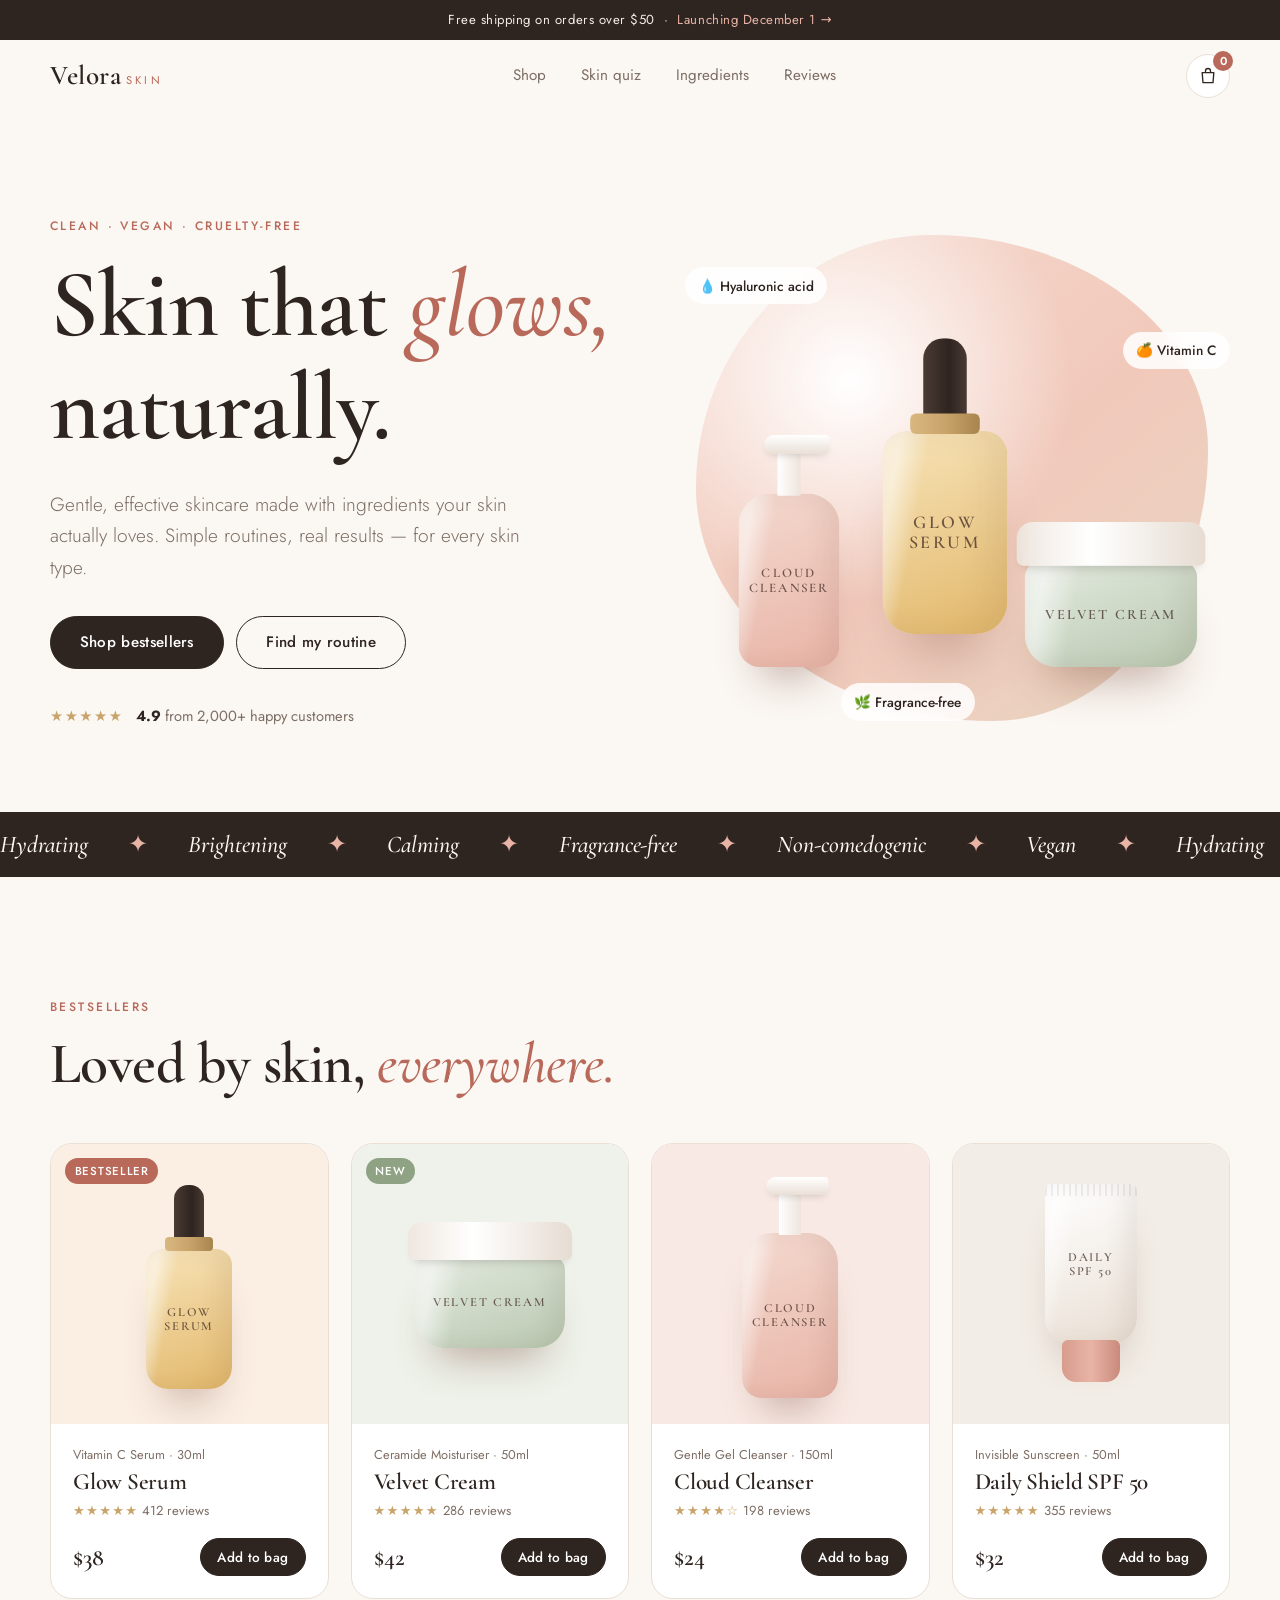
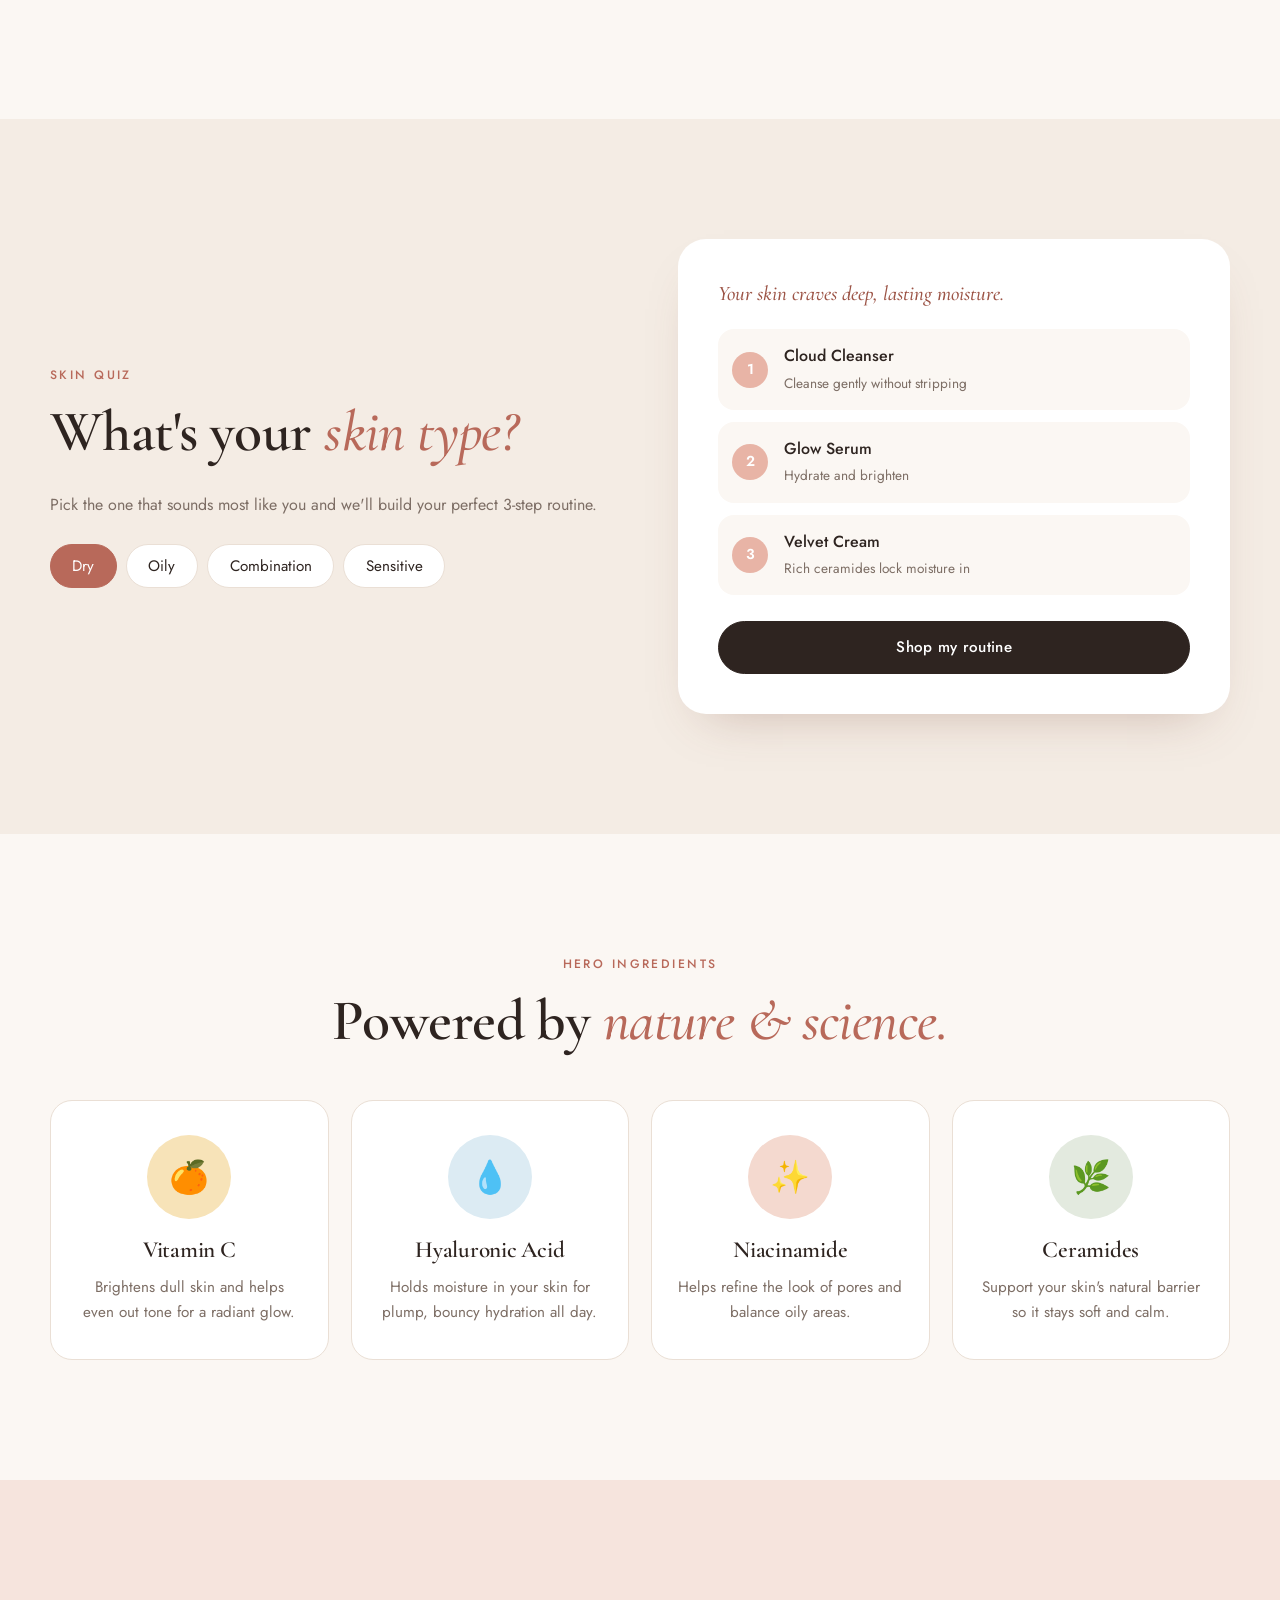
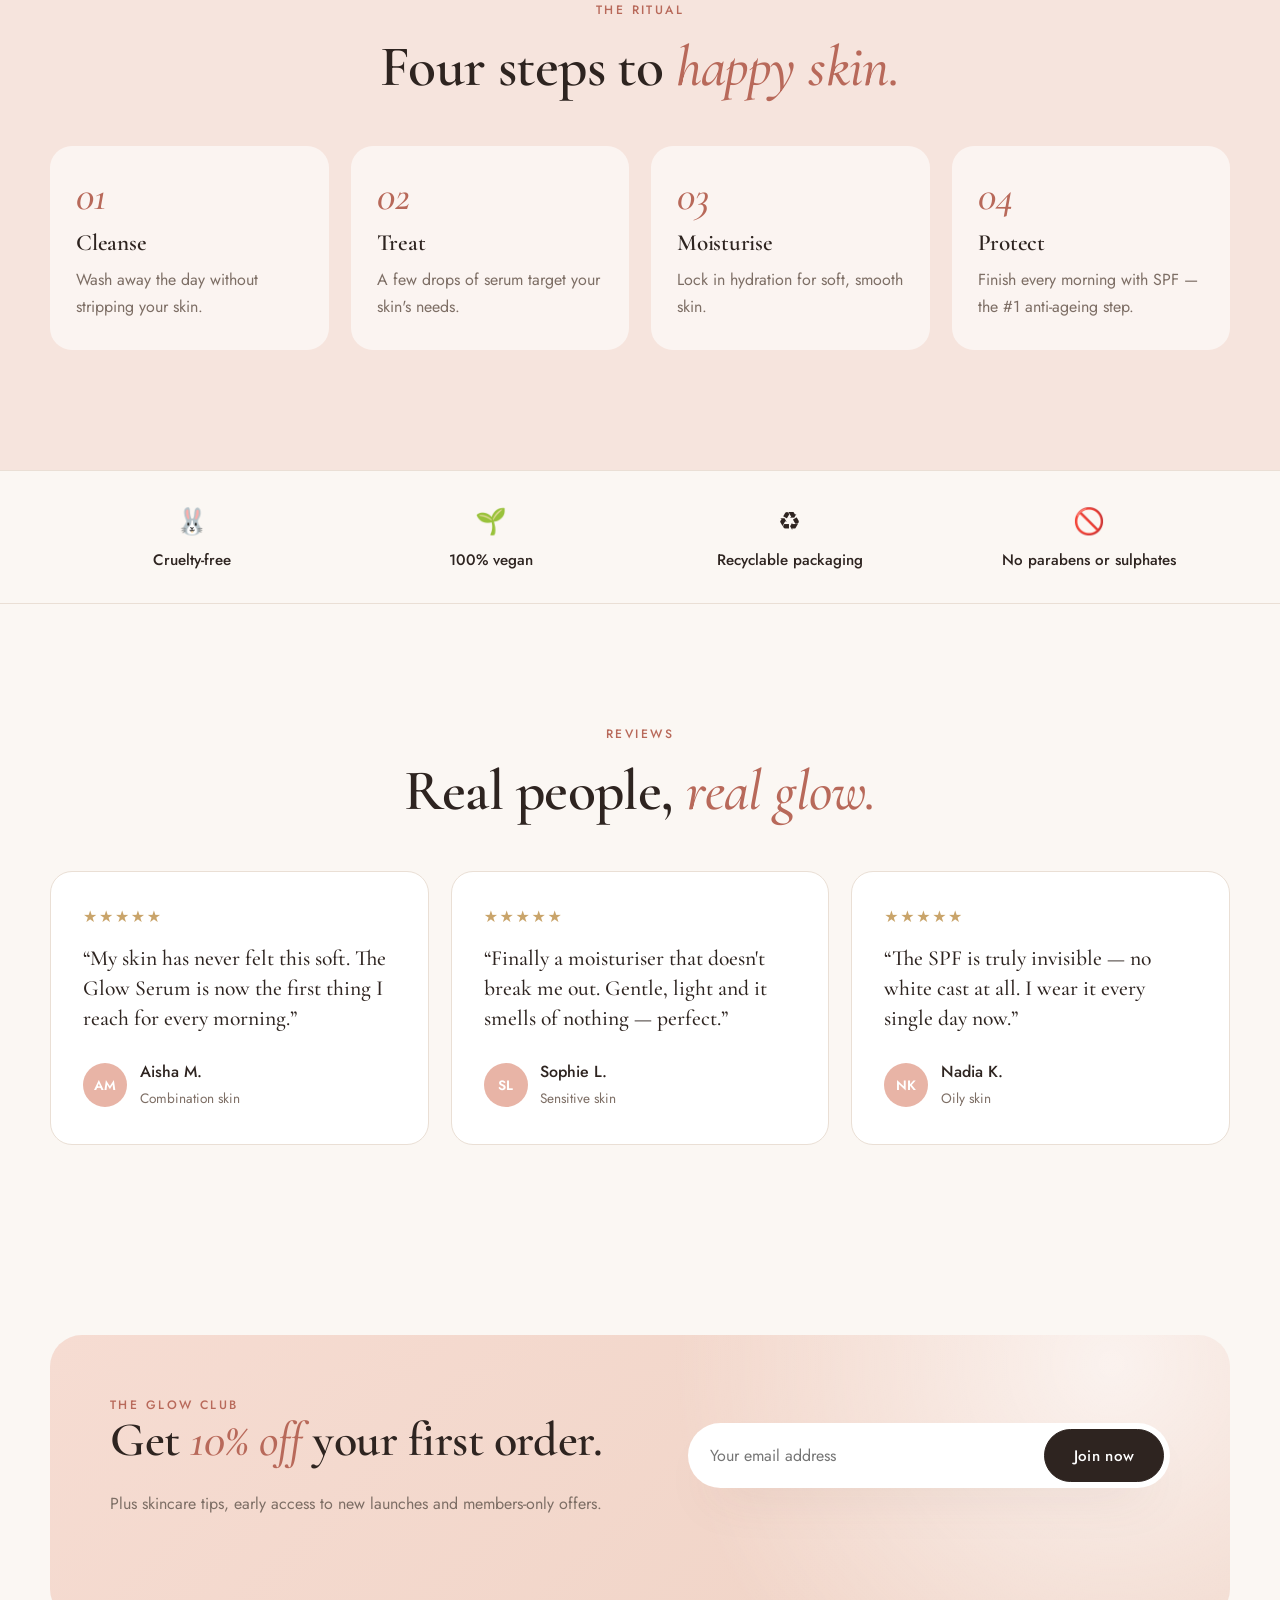
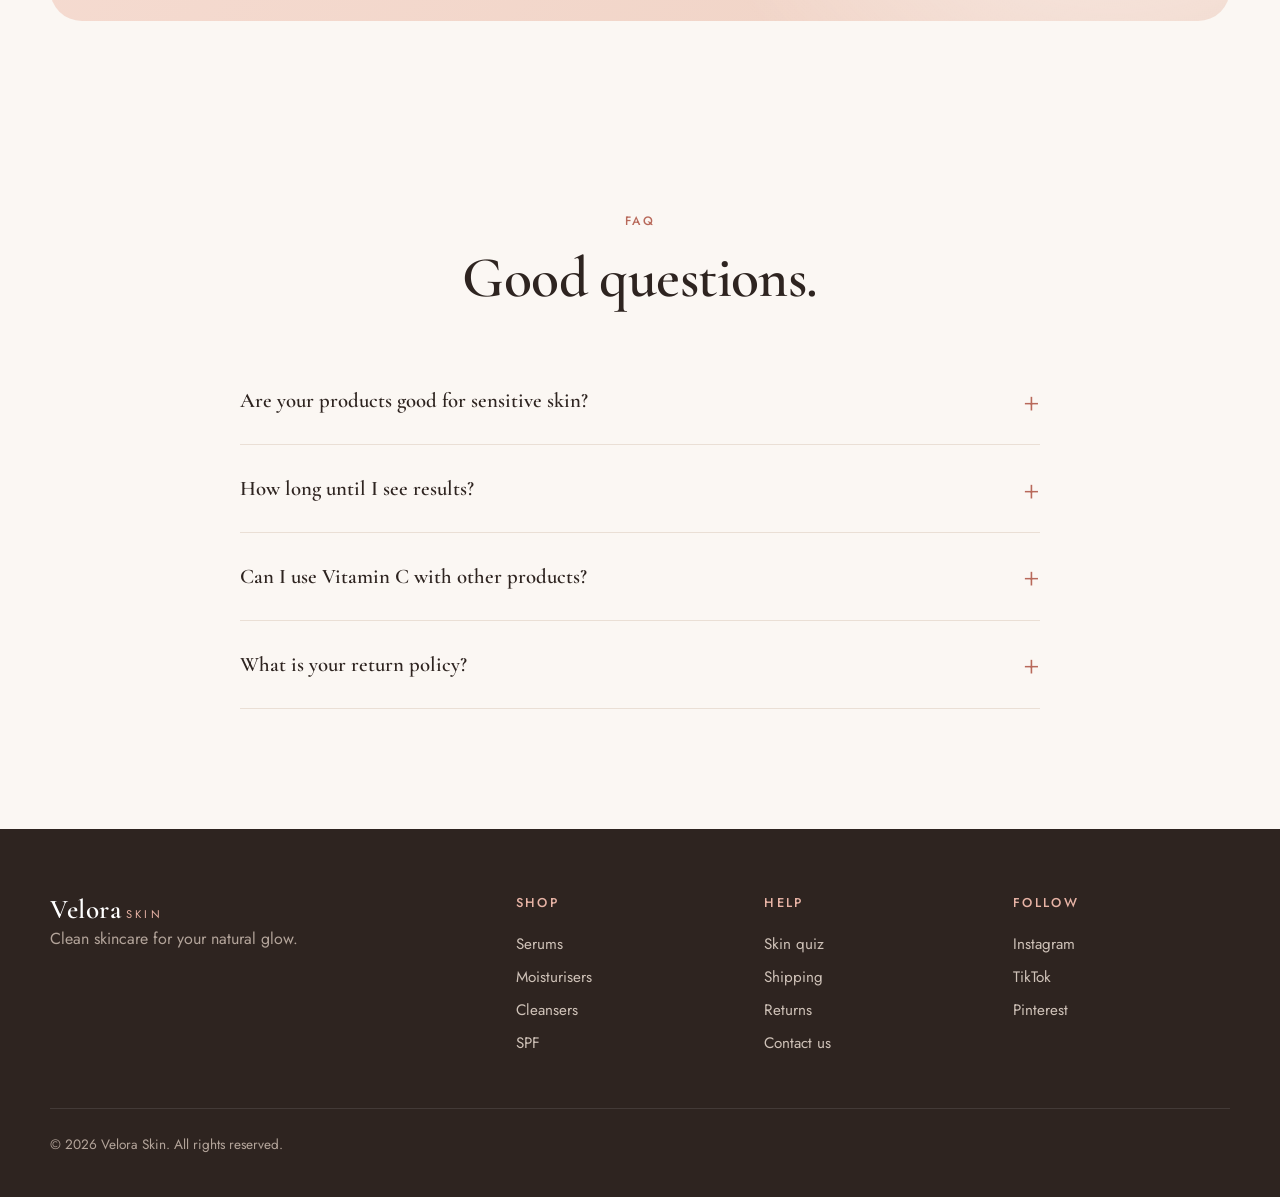
==== commit 76611807: "Rebrand site as Velora Skin skincare store Redesign both pages with a soft cream/blush skincare look" ====
--- a/index.html
+++ b/index.html
@@ -3,234 +3,239 @@
 <head>
   <meta charset="utf-8" />
   <meta name="viewport" content="width=device-width, initial-scale=1" />
-  <title>Nova Studio — Digital Experiences That Move People</title>
-  <meta name="description" content="Nova Studio designs and builds world-class websites, brands and digital products." />
-  <meta name="theme-color" content="#07070c" />
+  <title>Velora Skin — Clean Skincare for Your Natural Glow</title>
+  <meta name="description" content="Gentle, effective skincare made with ingredients your skin loves. Serums, moisturisers, cleansers and SPF for every skin type." />
+  <meta name="theme-color" content="#fbf7f3" />
   <link rel="preconnect" href="https://fonts.googleapis.com" />
   <link rel="preconnect" href="https://fonts.gstatic.com" crossorigin />
-  <link href="https://fonts.googleapis.com/css2?family=Inter:wght@400;500;600&family=Space+Grotesk:wght@500;600;700&display=swap" rel="stylesheet" />
+  <link href="https://fonts.googleapis.com/css2?family=Cormorant+Garamond:ital,wght@0,500;0,600;1,500&family=Jost:wght@300;400;500;600&display=swap" rel="stylesheet" />
   <link rel="stylesheet" href="styles.css" />
-  <link rel="icon" href="data:image/svg+xml,<svg xmlns='http://www.w3.org/2000/svg' viewBox='0 0 32 32'><defs><linearGradient id='g' x1='0' y1='0' x2='1' y2='1'><stop offset='0' stop-color='%237c5cff'/><stop offset='1' stop-color='%2300e0c6'/></linearGradient></defs><circle cx='16' cy='16' r='14' fill='url(%23g)'/></svg>" />
+  <link rel="icon" href="data:image/svg+xml,<svg xmlns='http://www.w3.org/2000/svg' viewBox='0 0 32 32'><circle cx='16' cy='16' r='14' fill='%23e8b4a6'/><path d='M10 11l6 11 6-11' fill='none' stroke='%23fff' stroke-width='2.5' stroke-linecap='round' stroke-linejoin='round'/></svg>" />
 </head>
 <body>
-  <div class="cursor-glow" aria-hidden="true"></div>
+  <div class="announce">Free shipping on orders over $50 &nbsp;·&nbsp; <a href="coming-soon.html">Launching December 1 →</a></div>
 
   <header class="nav" id="nav">
     <div class="container nav__inner">
-      <a href="#top" class="logo"><span class="logo__dot"></span>Nova<span class="muted">Studio</span></a>
+      <a href="#top" class="logo">Velora<span>skin</span></a>
       <nav class="nav__links" id="navLinks" aria-label="Main">
-        <a href="#services">Services</a>
-        <a href="#work">Work</a>
-        <a href="#process">Process</a>
-        <a href="#pricing">Pricing</a>
-        <a href="#contact" class="btn btn--small">Start a project</a>
+        <a href="#shop">Shop</a>
+        <a href="#quiz">Skin quiz</a>
+        <a href="#ingredients">Ingredients</a>
+        <a href="#reviews">Reviews</a>
       </nav>
-      <button class="nav__toggle" id="navToggle" aria-label="Open menu" aria-expanded="false">
-        <span></span><span></span>
-      </button>
+      <div class="nav__actions">
+        <button class="bag" id="bagBtn" aria-label="Shopping bag, 0 items">
+          <svg viewBox="0 0 24 24" aria-hidden="true"><path d="M5 8h14l-1 12H6L5 8z"/><path d="M9 8V6a3 3 0 0 1 6 0v2"/></svg>
+          <span class="bag__count" id="bagCount">0</span>
+        </button>
+        <button class="nav__toggle" id="navToggle" aria-label="Open menu" aria-expanded="false"><span></span><span></span></button>
+      </div>
     </div>
   </header>
 
   <main id="top">
     <!-- HERO -->
     <section class="hero">
-      <canvas id="stars" aria-hidden="true"></canvas>
-      <div class="hero__orb hero__orb--1" aria-hidden="true"></div>
-      <div class="hero__orb hero__orb--2" aria-hidden="true"></div>
-      <div class="container hero__content">
-        <p class="pill reveal"><span class="pill__dot"></span> Now booking projects for 2027</p>
-        <h1 class="hero__title reveal">
-          We craft digital<br />
-          experiences that<br />
-          <span class="gradient-text" id="rotator">move people.</span>
-        </h1>
-        <p class="hero__sub reveal">Strategy, design and engineering for ambitious brands. We turn bold ideas into websites and products people love to use.</p>
-        <div class="hero__cta reveal">
-          <a href="#contact" class="btn">Start your project <span aria-hidden="true">→</span></a>
-          <a href="#work" class="btn btn--ghost">See our work</a>
-        </div>
-        <div class="stats reveal">
-          <div><strong data-count="240">0</strong><span>+ projects launched</span></div>
-          <div><strong data-count="98">0</strong><span>% client retention</span></div>
-          <div><strong data-count="32">0</strong><span>design awards</span></div>
+      <div class="container hero__grid">
+        <div class="hero__text">
+          <p class="eyebrow reveal">Clean · Vegan · Cruelty-free</p>
+          <h1 class="reveal">Skin that <em>glows,</em><br />naturally.</h1>
+          <p class="hero__sub reveal">Gentle, effective skincare made with ingredients your skin actually loves. Simple routines, real results — for every skin type.</p>
+          <div class="hero__cta reveal">
+            <a href="#shop" class="btn">Shop bestsellers</a>
+            <a href="#quiz" class="btn btn--ghost">Find my routine</a>
+          </div>
+          <div class="hero__trust reveal">
+            <div class="stars" aria-label="Rated 4.9 out of 5">★★★★★</div>
+            <span><strong>4.9</strong> from 2,000+ happy customers</span>
+          </div>
+        </div>
+
+        <div class="hero__art reveal" aria-hidden="true">
+          <div class="blob"></div>
+          <div class="pack pack--pump hero__p1" style="--c1:#f4d9cf;--c2:#e8b4a6"><span>Cloud<br />Cleanser</span></div>
+          <div class="pack pack--serum hero__p2" style="--c1:#f7e3b8;--c2:#e2b86b"><span>Glow<br />Serum</span></div>
+          <div class="pack pack--jar hero__p3" style="--c1:#e3eadf;--c2:#b9c8b0"><span>Velvet Cream</span></div>
+          <div class="float-tag float-tag--1">💧 Hyaluronic acid</div>
+          <div class="float-tag float-tag--2">🍊 Vitamin C</div>
+          <div class="float-tag float-tag--3">🌿 Fragrance-free</div>
         </div>
       </div>
     </section>
 
     <!-- MARQUEE -->
-    <section class="marquee" aria-label="Trusted by">
+    <section class="marquee" aria-label="Benefits">
       <div class="marquee__track">
-        <span>Lumen</span><span>Orbit</span><span>Halcyon</span><span>Northwind</span><span>Vertex</span><span>Polaris</span><span>Kinetic</span><span>Aurora</span>
-        <span aria-hidden="true">Lumen</span><span aria-hidden="true">Orbit</span><span aria-hidden="true">Halcyon</span><span aria-hidden="true">Northwind</span><span aria-hidden="true">Vertex</span><span aria-hidden="true">Polaris</span><span aria-hidden="true">Kinetic</span><span aria-hidden="true">Aurora</span>
-      </div>
-    </section>
-
-    <!-- SERVICES -->
-    <section class="section" id="services">
+        <span>Hydrating</span><span>✦</span><span>Brightening</span><span>✦</span><span>Calming</span><span>✦</span><span>Fragrance-free</span><span>✦</span><span>Non-comedogenic</span><span>✦</span><span>Vegan</span><span>✦</span>
+        <span aria-hidden="true">Hydrating</span><span aria-hidden="true">✦</span><span aria-hidden="true">Brightening</span><span aria-hidden="true">✦</span><span aria-hidden="true">Calming</span><span aria-hidden="true">✦</span><span aria-hidden="true">Fragrance-free</span><span aria-hidden="true">✦</span><span aria-hidden="true">Non-comedogenic</span><span aria-hidden="true">✦</span><span aria-hidden="true">Vegan</span><span aria-hidden="true">✦</span>
+      </div>
+    </section>
+
+    <!-- SHOP -->
+    <section class="section" id="shop">
       <div class="container">
         <div class="section__head reveal">
-          <p class="eyebrow">What we do</p>
-          <h2>Everything you need to<br />launch and grow.</h2>
-        </div>
-        <div class="grid grid--3">
-          <article class="card tilt reveal">
-            <div class="card__icon">✦</div>
-            <h3>Brand Identity</h3>
-            <p>Logos, visual systems and voice that make you instantly recognisable and impossible to forget.</p>
-          </article>
-          <article class="card tilt reveal">
-            <div class="card__icon">◐</div>
-            <h3>Web Design</h3>
-            <p>Beautiful, conversion-focused websites with motion and detail that feel truly premium.</p>
-          </article>
-          <article class="card tilt reveal">
-            <div class="card__icon">⌘</div>
-            <h3>Development</h3>
-            <p>Fast, accessible, SEO-ready builds on modern stacks — engineered to scale with you.</p>
-          </article>
-          <article class="card tilt reveal">
-            <div class="card__icon">◇</div>
-            <h3>E-commerce</h3>
-            <p>Online stores that turn browsers into buyers, with seamless checkout and inventory.</p>
-          </article>
-          <article class="card tilt reveal">
-            <div class="card__icon">↗</div>
-            <h3>Growth & SEO</h3>
-            <p>Data-driven optimisation, content and search strategy that compounds month after month.</p>
-          </article>
-          <article class="card tilt reveal">
-            <div class="card__icon">◎</div>
-            <h3>Product Design</h3>
-            <p>UX research, prototyping and UI for apps and SaaS products people genuinely enjoy.</p>
-          </article>
-        </div>
-      </div>
-    </section>
-
-    <!-- WORK -->
-    <section class="section" id="work">
-      <div class="container">
-        <div class="section__head section__head--row reveal">
+          <p class="eyebrow">Bestsellers</p>
+          <h2>Loved by skin, <em>everywhere.</em></h2>
+        </div>
+        <div class="products">
+          <article class="product reveal">
+            <div class="product__img" style="--bg:#fbeee3">
+              <span class="badge">Bestseller</span>
+              <div class="pack pack--serum" style="--c1:#f7e3b8;--c2:#e2b86b"><span>Glow<br />Serum</span></div>
+            </div>
+            <div class="product__body">
+              <p class="product__type">Vitamin C Serum · 30ml</p>
+              <h3>Glow Serum</h3>
+              <div class="product__rating"><span class="stars">★★★★★</span> 412 reviews</div>
+              <div class="product__foot"><span class="price">$38</span><button class="btn btn--small add" data-name="Glow Serum">Add to bag</button></div>
+            </div>
+          </article>
+          <article class="product reveal">
+            <div class="product__img" style="--bg:#eef2ea">
+              <span class="badge badge--sage">New</span>
+              <div class="pack pack--jar" style="--c1:#e3eadf;--c2:#b9c8b0"><span>Velvet Cream</span></div>
+            </div>
+            <div class="product__body">
+              <p class="product__type">Ceramide Moisturiser · 50ml</p>
+              <h3>Velvet Cream</h3>
+              <div class="product__rating"><span class="stars">★★★★★</span> 286 reviews</div>
+              <div class="product__foot"><span class="price">$42</span><button class="btn btn--small add" data-name="Velvet Cream">Add to bag</button></div>
+            </div>
+          </article>
+          <article class="product reveal">
+            <div class="product__img" style="--bg:#f9e9e4">
+              <div class="pack pack--pump" style="--c1:#f4d9cf;--c2:#e8b4a6"><span>Cloud<br />Cleanser</span></div>
+            </div>
+            <div class="product__body">
+              <p class="product__type">Gentle Gel Cleanser · 150ml</p>
+              <h3>Cloud Cleanser</h3>
+              <div class="product__rating"><span class="stars">★★★★☆</span> 198 reviews</div>
+              <div class="product__foot"><span class="price">$24</span><button class="btn btn--small add" data-name="Cloud Cleanser">Add to bag</button></div>
+            </div>
+          </article>
+          <article class="product reveal">
+            <div class="product__img" style="--bg:#f2ede6">
+              <div class="pack pack--tube" style="--c1:#ffffff;--c2:#e9dfd4"><span>Daily<br />SPF 50</span></div>
+            </div>
+            <div class="product__body">
+              <p class="product__type">Invisible Sunscreen · 50ml</p>
+              <h3>Daily Shield SPF 50</h3>
+              <div class="product__rating"><span class="stars">★★★★★</span> 355 reviews</div>
+              <div class="product__foot"><span class="price">$32</span><button class="btn btn--small add" data-name="Daily Shield SPF 50">Add to bag</button></div>
+            </div>
+          </article>
+        </div>
+      </div>
+    </section>
+
+    <!-- QUIZ / ROUTINE FINDER -->
+    <section class="section section--tint" id="quiz">
+      <div class="container quiz">
+        <div class="quiz__intro reveal">
+          <p class="eyebrow">Skin quiz</p>
+          <h2>What's your <em>skin type?</em></h2>
+          <p class="muted">Pick the one that sounds most like you and we'll build your perfect 3-step routine.</p>
+          <div class="chips" role="tablist" aria-label="Skin type">
+            <button class="chip is-active" role="tab" aria-selected="true" data-type="dry">Dry</button>
+            <button class="chip" role="tab" aria-selected="false" data-type="oily">Oily</button>
+            <button class="chip" role="tab" aria-selected="false" data-type="combo">Combination</button>
+            <button class="chip" role="tab" aria-selected="false" data-type="sensitive">Sensitive</button>
+          </div>
+        </div>
+        <div class="routine reveal" id="routine" role="tabpanel" aria-live="polite">
+          <p class="routine__desc" id="routineDesc"></p>
+          <ol class="routine__steps" id="routineSteps"></ol>
+          <a href="#shop" class="btn btn--block">Shop my routine</a>
+        </div>
+      </div>
+    </section>
+
+    <!-- INGREDIENTS -->
+    <section class="section" id="ingredients">
+      <div class="container">
+        <div class="section__head section__head--center reveal">
+          <p class="eyebrow">Hero ingredients</p>
+          <h2>Powered by <em>nature & science.</em></h2>
+        </div>
+        <div class="ingredients">
+          <article class="ing reveal"><div class="ing__icon" style="--c:#f7e3b8">🍊</div><h3>Vitamin C</h3><p>Brightens dull skin and helps even out tone for a radiant glow.</p></article>
+          <article class="ing reveal"><div class="ing__icon" style="--c:#dcebf3">💧</div><h3>Hyaluronic Acid</h3><p>Holds moisture in your skin for plump, bouncy hydration all day.</p></article>
+          <article class="ing reveal"><div class="ing__icon" style="--c:#f4d9cf">✨</div><h3>Niacinamide</h3><p>Helps refine the look of pores and balance oily areas.</p></article>
+          <article class="ing reveal"><div class="ing__icon" style="--c:#e3eadf">🌿</div><h3>Ceramides</h3><p>Support your skin's natural barrier so it stays soft and calm.</p></article>
+        </div>
+      </div>
+    </section>
+
+    <!-- ROUTINE STEPS -->
+    <section class="section section--rose">
+      <div class="container">
+        <div class="section__head section__head--center reveal">
+          <p class="eyebrow">The ritual</p>
+          <h2>Four steps to <em>happy skin.</em></h2>
+        </div>
+        <ol class="steps">
+          <li class="step reveal"><span class="step__num">01</span><h3>Cleanse</h3><p>Wash away the day without stripping your skin.</p></li>
+          <li class="step reveal"><span class="step__num">02</span><h3>Treat</h3><p>A few drops of serum target your skin's needs.</p></li>
+          <li class="step reveal"><span class="step__num">03</span><h3>Moisturise</h3><p>Lock in hydration for soft, smooth skin.</p></li>
+          <li class="step reveal"><span class="step__num">04</span><h3>Protect</h3><p>Finish every morning with SPF — the #1 anti-ageing step.</p></li>
+        </ol>
+      </div>
+    </section>
+
+    <!-- PROMISES -->
+    <section class="promises">
+      <div class="container promises__grid">
+        <div class="reveal"><span>🐰</span>Cruelty-free</div>
+        <div class="reveal"><span>🌱</span>100% vegan</div>
+        <div class="reveal"><span>♻️</span>Recyclable packaging</div>
+        <div class="reveal"><span>🚫</span>No parabens or sulphates</div>
+      </div>
+    </section>
+
+    <!-- REVIEWS -->
+    <section class="section" id="reviews">
+      <div class="container">
+        <div class="section__head section__head--center reveal">
+          <p class="eyebrow">Reviews</p>
+          <h2>Real people, <em>real glow.</em></h2>
+        </div>
+        <div class="reviews">
+          <figure class="review reveal">
+            <div class="stars">★★★★★</div>
+            <blockquote>“My skin has never felt this soft. The Glow Serum is now the first thing I reach for every morning.”</blockquote>
+            <figcaption><span class="avatar">AM</span><div><strong>Aisha M.</strong><span>Combination skin</span></div></figcaption>
+          </figure>
+          <figure class="review reveal">
+            <div class="stars">★★★★★</div>
+            <blockquote>“Finally a moisturiser that doesn't break me out. Gentle, light and it smells of nothing — perfect.”</blockquote>
+            <figcaption><span class="avatar">SL</span><div><strong>Sophie L.</strong><span>Sensitive skin</span></div></figcaption>
+          </figure>
+          <figure class="review reveal">
+            <div class="stars">★★★★★</div>
+            <blockquote>“The SPF is truly invisible — no white cast at all. I wear it every single day now.”</blockquote>
+            <figcaption><span class="avatar">NK</span><div><strong>Nadia K.</strong><span>Oily skin</span></div></figcaption>
+          </figure>
+        </div>
+      </div>
+    </section>
+
+    <!-- NEWSLETTER -->
+    <section class="section section--tight">
+      <div class="container">
+        <div class="club reveal">
           <div>
-            <p class="eyebrow">Selected work</p>
-            <h2>Projects we're proud of.</h2>
-          </div>
-          <div class="filters" role="tablist" aria-label="Filter projects">
-            <button class="filter is-active" data-filter="all">All</button>
-            <button class="filter" data-filter="web">Web</button>
-            <button class="filter" data-filter="brand">Brand</button>
-            <button class="filter" data-filter="app">App</button>
-          </div>
-        </div>
-        <div class="work">
-          <a class="project project--lg reveal" data-cat="web" href="#contact">
-            <div class="project__art art-1"><span>Lumen</span></div>
-            <div class="project__meta"><h3>Lumen Energy</h3><p>Website · Development</p></div>
-          </a>
-          <a class="project reveal" data-cat="brand" href="#contact">
-            <div class="project__art art-2"><span>Orbit</span></div>
-            <div class="project__meta"><h3>Orbit Coffee</h3><p>Brand identity</p></div>
-          </a>
-          <a class="project reveal" data-cat="app" href="#contact">
-            <div class="project__art art-3"><span>Halcyon</span></div>
-            <div class="project__meta"><h3>Halcyon Health</h3><p>Mobile app · UX</p></div>
-          </a>
-          <a class="project project--lg reveal" data-cat="web" href="#contact">
-            <div class="project__art art-4"><span>Vertex</span></div>
-            <div class="project__meta"><h3>Vertex Finance</h3><p>Website · E-commerce</p></div>
-          </a>
-          <a class="project reveal" data-cat="brand" href="#contact">
-            <div class="project__art art-5"><span>Polaris</span></div>
-            <div class="project__meta"><h3>Polaris Travel</h3><p>Brand · Web</p></div>
-          </a>
-          <a class="project project--lg reveal" data-cat="app" href="#contact">
-            <div class="project__art art-6"><span>Kinetic</span></div>
-            <div class="project__meta"><h3>Kinetic Fitness</h3><p>Product design</p></div>
-          </a>
-        </div>
-      </div>
-    </section>
-
-    <!-- PROCESS -->
-    <section class="section" id="process">
-      <div class="container">
-        <div class="section__head reveal">
-          <p class="eyebrow">How we work</p>
-          <h2>A simple process.<br />Remarkable results.</h2>
-        </div>
-        <ol class="steps">
-          <li class="step reveal"><span class="step__num">01</span><h3>Discover</h3><p>We dig into your goals, audience and competitors to find the winning angle.</p></li>
-          <li class="step reveal"><span class="step__num">02</span><h3>Design</h3><p>Concepts, prototypes and polish — you're involved and in control at every step.</p></li>
-          <li class="step reveal"><span class="step__num">03</span><h3>Build</h3><p>Pixel-perfect, lightning-fast development with rigorous testing on every device.</p></li>
-          <li class="step reveal"><span class="step__num">04</span><h3>Launch & grow</h3><p>We go live, measure everything and keep improving long after launch day.</p></li>
-        </ol>
-      </div>
-    </section>
-
-    <!-- TESTIMONIALS -->
-    <section class="section section--tint">
-      <div class="container">
-        <div class="section__head reveal">
-          <p class="eyebrow">Kind words</p>
-          <h2>Loved by founders<br />and teams.</h2>
-        </div>
-        <div class="testimonials reveal" id="testimonials">
-          <figure class="quote is-active">
-            <blockquote>“Nova completely transformed our brand. Our new site doubled conversions in the first month — the best investment we've made.”</blockquote>
-            <figcaption><span class="avatar">AR</span><div><strong>Amara Reyes</strong><span>CEO, Lumen Energy</span></div></figcaption>
-          </figure>
-          <figure class="quote">
-            <blockquote>“Incredible attention to detail. They understood our vision better than we did and delivered ahead of schedule.”</blockquote>
-            <figcaption><span class="avatar">DK</span><div><strong>Daniel Kim</strong><span>Founder, Orbit Coffee</span></div></figcaption>
-          </figure>
-          <figure class="quote">
-            <blockquote>“Working with Nova felt like having a world-class product team in-house. Our users constantly compliment the app.”</blockquote>
-            <figcaption><span class="avatar">SN</span><div><strong>Sara Novak</strong><span>CPO, Halcyon Health</span></div></figcaption>
-          </figure>
-          <div class="dots" role="tablist" aria-label="Choose testimonial">
-            <button class="dot is-active" aria-label="Testimonial 1"></button>
-            <button class="dot" aria-label="Testimonial 2"></button>
-            <button class="dot" aria-label="Testimonial 3"></button>
-          </div>
-        </div>
-      </div>
-    </section>
-
-    <!-- PRICING -->
-    <section class="section" id="pricing">
-      <div class="container">
-        <div class="section__head section__head--center reveal">
-          <p class="eyebrow">Pricing</p>
-          <h2>Transparent plans.</h2>
-          <div class="toggle">
-            <span>One-off</span>
-            <button class="switch" id="billing" role="switch" aria-checked="false" aria-label="Toggle monthly retainer"><span></span></button>
-            <span>Monthly retainer</span>
-          </div>
-        </div>
-        <div class="grid grid--3 pricing">
-          <div class="plan reveal">
-            <h3>Starter</h3>
-            <p class="plan__desc">For new brands getting online.</p>
-            <p class="plan__price"><span data-once="1,900" data-monthly="490">1,900</span><small class="plan__unit">USD</small></p>
-            <ul><li>5-page responsive website</li><li>Basic SEO setup</li><li>Contact form & analytics</li><li>2 rounds of revisions</li></ul>
-            <a href="#contact" class="btn btn--ghost btn--block">Choose Starter</a>
-          </div>
-          <div class="plan plan--featured reveal">
-            <span class="plan__badge">Most popular</span>
-            <h3>Growth</h3>
-            <p class="plan__desc">For businesses ready to scale.</p>
-            <p class="plan__price"><span data-once="4,900" data-monthly="1,290">4,900</span><small class="plan__unit">USD</small></p>
-            <ul><li>Up to 12 custom pages</li><li>Brand refresh & style guide</li><li>CMS so you can edit content</li><li>Advanced SEO & speed tuning</li><li>Unlimited revisions</li></ul>
-            <a href="#contact" class="btn btn--block">Choose Growth</a>
-          </div>
-          <div class="plan reveal">
-            <h3>Enterprise</h3>
-            <p class="plan__desc">For complex products & stores.</p>
-            <p class="plan__price"><span data-once="Custom" data-monthly="Custom">Custom</span></p>
-            <ul><li>Full brand & product design</li><li>E-commerce or web app</li><li>Integrations & automation</li><li>Dedicated team & SLA</li></ul>
-            <a href="#contact" class="btn btn--ghost btn--block">Talk to us</a>
-          </div>
+            <p class="eyebrow">The Glow Club</p>
+            <h2>Get <em>10% off</em> your first order.</h2>
+            <p class="muted">Plus skincare tips, early access to new launches and members-only offers.</p>
+          </div>
+          <form class="subscribe" id="subscribe" novalidate>
+            <label for="subEmail" class="sr-only">Email address</label>
+            <input type="email" id="subEmail" placeholder="Your email address" autocomplete="email" required />
+            <button type="submit" class="btn">Join now</button>
+          </form>
+          <p class="form-status" id="subStatus" role="status" aria-live="polite"></p>
         </div>
       </div>
     </section>
@@ -240,56 +245,32 @@
       <div class="container">
         <div class="section__head section__head--center reveal">
           <p class="eyebrow">FAQ</p>
-          <h2>Questions, answered.</h2>
+          <h2>Good questions.</h2>
         </div>
         <div class="faq reveal">
-          <details><summary>How long does a website take?</summary><p>Most projects launch in 3–6 weeks depending on scope. We'll give you a clear timeline before we start.</p></details>
-          <details><summary>Will I be able to update the site myself?</summary><p>Yes. We set you up with an easy content editor and a short training session so you're fully in control.</p></details>
-          <details><summary>Do you work with clients worldwide?</summary><p>Absolutely — we work remotely with clients across every time zone.</p></details>
-          <details><summary>What happens after launch?</summary><p>We offer ongoing care plans for updates, hosting, security and growth. You're never on your own.</p></details>
-        </div>
-      </div>
-    </section>
-
-    <!-- CONTACT -->
-    <section class="section" id="contact">
-      <div class="container">
-        <div class="contact reveal">
-          <div class="contact__intro">
-            <p class="eyebrow">Let's talk</p>
-            <h2>Have a project in mind?</h2>
-            <p>Tell us a little about it and we'll get back to you within 24 hours with ideas and next steps.</p>
-            <ul class="contact__list">
-              <li><span>Email</span><a href="mailto:hello@novastudio.com">hello@novastudio.com</a></li>
-              <li><span>Phone</span><a href="tel:+10000000000">+1 (000) 000-0000</a></li>
-            </ul>
-          </div>
-          <form class="form" id="contactForm" novalidate>
-            <div class="form__row">
-              <label>Name<input type="text" name="name" required autocomplete="name" placeholder="Jane Doe" /></label>
-              <label>Email<input type="email" name="email" required autocomplete="email" placeholder="jane@company.com" /></label>
-            </div>
-            <label>Budget
-              <select name="budget">
-                <option>Under $2k</option><option selected>$2k – $5k</option><option>$5k – $15k</option><option>$15k+</option>
-              </select>
-            </label>
-            <label>Project details<textarea name="message" rows="4" required placeholder="Tell us about your goals…"></textarea></label>
-            <button type="submit" class="btn btn--block">Send message <span aria-hidden="true">→</span></button>
-            <p class="form__status" id="formStatus" role="status" aria-live="polite"></p>
-          </form>
+          <details><summary>Are your products good for sensitive skin?</summary><p>Yes — our formulas are fragrance-free and made to be gentle. As with any new skincare, we recommend a patch test first.</p></details>
+          <details><summary>How long until I see results?</summary><p>Many people notice softer, more hydrated skin within days. For tone and texture, give it 4–6 weeks of daily use.</p></details>
+          <details><summary>Can I use Vitamin C with other products?</summary><p>Absolutely. Apply it after cleansing in the morning, then follow with moisturiser and SPF.</p></details>
+          <details><summary>What is your return policy?</summary><p>Not in love? Return it within 30 days for a full refund — even if it's opened.</p></details>
         </div>
       </div>
     </section>
   </main>
 
   <footer class="footer">
-    <div class="container footer__inner">
-      <a href="#top" class="logo"><span class="logo__dot"></span>Nova<span class="muted">Studio</span></a>
-      <p class="muted">© <span id="year"></span> Nova Studio. Crafted with care.</p>
-      <div class="footer__links"><a href="#">Instagram</a><a href="#">LinkedIn</a><a href="#">Dribbble</a></div>
+    <div class="container footer__grid">
+      <div>
+        <a href="#top" class="logo">Velora<span>skin</span></a>
+        <p class="muted">Clean skincare for your natural glow.</p>
+      </div>
+      <div><h4>Shop</h4><a href="#shop">Serums</a><a href="#shop">Moisturisers</a><a href="#shop">Cleansers</a><a href="#shop">SPF</a></div>
+      <div><h4>Help</h4><a href="#quiz">Skin quiz</a><a href="#">Shipping</a><a href="#">Returns</a><a href="mailto:hello@veloraskin.com">Contact us</a></div>
+      <div><h4>Follow</h4><a href="#">Instagram</a><a href="#">TikTok</a><a href="#">Pinterest</a></div>
     </div>
+    <p class="container footer__bottom muted">© <span id="year"></span> Velora Skin. All rights reserved.</p>
   </footer>
+
+  <div class="toast" id="toast" role="status" aria-live="polite"></div>
 
   <script src="script.js"></script>
 </body>
--- a/styles.css
+++ b/styles.css
@@ -1,262 +1,281 @@
 :root {
-  --bg: #07070c;
-  --bg-2: #0e0e17;
-  --surface: rgba(255, 255, 255, 0.04);
-  --border: rgba(255, 255, 255, 0.09);
-  --text: #f2f2f7;
-  --muted: #9a9ab0;
-  --violet: #7c5cff;
-  --teal: #00e0c6;
-  --pink: #ff5ca8;
-  --grad: linear-gradient(120deg, var(--violet), var(--teal));
-  --radius: 20px;
+  --bg: #fbf7f3;
+  --bg-2: #f4ece4;
+  --rose-bg: #f6e4dd;
+  --surface: #ffffff;
+  --border: #eadfd5;
+  --text: #2e2420;
+  --muted: #7d6e65;
+  --blush: #e8b4a6;
+  --rose: #b8695a;
+  --rose-dark: #9c5446;
+  --sage: #8fa384;
+  --gold: #c9a46a;
+  --radius: 22px;
+  --shadow: 0 24px 50px -28px rgba(120, 72, 56, 0.35);
   --ease: cubic-bezier(0.22, 1, 0.36, 1);
+  --serif: "Cormorant Garamond", Georgia, serif;
+  --sans: "Jost", system-ui, sans-serif;
 }
 
 *, *::before, *::after { box-sizing: border-box; }
 html { scroll-behavior: smooth; }
 body {
   margin: 0;
-  font-family: "Inter", system-ui, sans-serif;
+  font: 400 1rem/1.65 var(--sans);
   background: var(--bg);
   color: var(--text);
-  line-height: 1.6;
   -webkit-font-smoothing: antialiased;
   overflow-x: hidden;
 }
-h1, h2, h3 { font-family: "Space Grotesk", sans-serif; line-height: 1.1; margin: 0 0 0.5em; letter-spacing: -0.02em; }
-h2 { font-size: clamp(2rem, 4.5vw, 3.4rem); }
-h3 { font-size: 1.25rem; }
+h1, h2, h3, h4 { font-family: var(--serif); font-weight: 600; line-height: 1.08; margin: 0 0 0.5em; letter-spacing: -0.01em; }
+h1 em, h2 em { font-style: italic; font-weight: 500; color: var(--rose); }
+h2 { font-size: clamp(2.2rem, 5vw, 3.6rem); }
+h3 { font-size: 1.45rem; }
 p { margin: 0 0 1em; }
 a { color: inherit; text-decoration: none; }
-img { max-width: 100%; display: block; }
-::selection { background: var(--violet); color: #fff; }
+button { font-family: inherit; }
+::selection { background: var(--blush); color: var(--text); }
 
 .container { width: min(1180px, 100% - 32px); margin-inline: auto; }
 .muted { color: var(--muted); }
-.gradient-text { background: var(--grad); -webkit-background-clip: text; background-clip: text; color: transparent; }
-
-/* Cursor glow */
-.cursor-glow {
-  position: fixed; top: 0; left: 0; width: 500px; height: 500px; pointer-events: none; z-index: 0;
-  background: radial-gradient(circle, rgba(124, 92, 255, 0.12), transparent 60%);
-  transform: translate(-50%, -50%); transition: opacity 0.3s; opacity: 0;
-}
-@media (hover: hover) { body:hover .cursor-glow { opacity: 1; } }
+.eyebrow { text-transform: uppercase; letter-spacing: 0.2em; font-size: 0.76rem; font-weight: 500; color: var(--rose); margin-bottom: 1rem; }
+.stars { color: var(--gold); letter-spacing: 0.1em; }
+.sr-only { position: absolute; width: 1px; height: 1px; padding: 0; margin: -1px; overflow: hidden; clip: rect(0, 0, 0, 0); border: 0; }
 
 /* Buttons */
 .btn {
   display: inline-flex; align-items: center; justify-content: center; gap: 0.5em;
-  padding: 0.95em 1.6em; border-radius: 999px; border: 0; cursor: pointer;
-  font: 600 0.95rem "Inter", sans-serif; color: #07070c; background: var(--grad);
-  background-size: 200% 100%; transition: transform 0.3s var(--ease), background-position 0.5s, box-shadow 0.3s;
-  box-shadow: 0 10px 30px -10px rgba(124, 92, 255, 0.6);
-}
-.btn:hover { transform: translateY(-2px); background-position: 100% 0; box-shadow: 0 16px 40px -12px rgba(0, 224, 198, 0.6); }
-.btn--ghost { background: transparent; color: var(--text); border: 1px solid var(--border); box-shadow: none; }
-.btn--ghost:hover { background: var(--surface); border-color: rgba(255,255,255,0.25); box-shadow: none; }
+  padding: 0.95em 1.9em; border-radius: 999px; border: 1px solid var(--text); cursor: pointer;
+  font: 500 0.95rem var(--sans); letter-spacing: 0.02em; color: #fff; background: var(--text);
+  transition: transform 0.3s var(--ease), background 0.3s, color 0.3s, border-color 0.3s, box-shadow 0.3s;
+}
+.btn:hover { background: var(--rose); border-color: var(--rose); transform: translateY(-2px); box-shadow: 0 14px 30px -14px rgba(184, 105, 90, 0.8); }
+.btn--ghost { background: transparent; color: var(--text); }
+.btn--ghost:hover { color: #fff; }
 .btn--small { padding: 0.6em 1.2em; font-size: 0.85rem; }
 .btn--block { width: 100%; }
 
-/* Nav */
-.nav { position: fixed; inset: 0 0 auto; z-index: 50; transition: background 0.3s, border-color 0.3s, padding 0.3s; border-bottom: 1px solid transparent; padding: 18px 0; }
-.nav.is-scrolled { background: rgba(7, 7, 12, 0.7); backdrop-filter: blur(16px); -webkit-backdrop-filter: blur(16px); border-color: var(--border); padding: 12px 0; }
-.nav__inner { display: flex; align-items: center; justify-content: space-between; }
-.logo { display: flex; align-items: center; gap: 0.45em; font: 700 1.25rem "Space Grotesk", sans-serif; }
-.logo .muted { font-weight: 500; }
-.logo__dot { width: 14px; height: 14px; border-radius: 50%; background: var(--grad); box-shadow: 0 0 16px var(--violet); }
-.nav__links { display: flex; align-items: center; gap: 2rem; font-size: 0.95rem; }
-.nav__links a:not(.btn) { color: var(--muted); transition: color 0.2s; }
-.nav__links a:not(.btn):hover { color: var(--text); }
-.nav__toggle { display: none; background: none; border: 0; width: 40px; height: 40px; cursor: pointer; position: relative; }
-.nav__toggle span { position: absolute; left: 9px; right: 9px; height: 2px; background: var(--text); transition: transform 0.3s var(--ease); }
-.nav__toggle span:first-child { top: 15px; }
-.nav__toggle span:last-child { top: 23px; }
-.nav__toggle[aria-expanded="true"] span:first-child { transform: translateY(4px) rotate(45deg); }
-.nav__toggle[aria-expanded="true"] span:last-child { transform: translateY(-4px) rotate(-45deg); }
-
+/* Announcement + nav */
+.announce { background: var(--text); color: #f4ece4; text-align: center; font-size: 0.82rem; letter-spacing: 0.04em; padding: 9px 16px; }
+.announce a { color: var(--blush); }
+.nav { position: sticky; top: 0; z-index: 50; background: rgba(251, 247, 243, 0.85); backdrop-filter: blur(14px); -webkit-backdrop-filter: blur(14px); border-bottom: 1px solid transparent; transition: border-color 0.3s; }
+.nav.is-scrolled { border-color: var(--border); }
+.nav__inner { display: flex; align-items: center; justify-content: space-between; height: 72px; }
+.logo { font: 600 1.7rem var(--serif); letter-spacing: 0.02em; }
+.logo span { font: 400 0.7rem var(--sans); letter-spacing: 0.3em; text-transform: uppercase; color: var(--rose); margin-left: 0.4em; }
+.nav__links { display: flex; gap: 2.2rem; font-size: 0.95rem; }
+.nav__links a { position: relative; color: var(--muted); transition: color 0.2s; }
+.nav__links a::after { content: ""; position: absolute; left: 0; right: 0; bottom: -4px; height: 1px; background: var(--rose); transform: scaleX(0); transition: transform 0.3s var(--ease); }
+.nav__links a:hover { color: var(--text); }
+.nav__links a:hover::after { transform: scaleX(1); }
+.nav__actions { display: flex; align-items: center; gap: 0.5rem; }
+.bag { position: relative; width: 44px; height: 44px; border-radius: 50%; border: 1px solid var(--border); background: var(--surface); cursor: pointer; display: grid; place-items: center; color: var(--text); }
+.bag svg { width: 20px; height: 20px; fill: none; stroke: currentColor; stroke-width: 1.6; stroke-linejoin: round; }
+.bag__count { position: absolute; top: -4px; right: -4px; min-width: 20px; height: 20px; padding: 0 5px; border-radius: 999px; background: var(--rose); color: #fff; font-size: 0.72rem; font-weight: 600; display: grid; place-items: center; transition: transform 0.3s var(--ease); }
+.bag__count.bump { transform: scale(1.35); }
+.nav__toggle { display: none; background: none; border: 0; width: 44px; height: 44px; cursor: pointer; position: relative; }
+.nav__toggle span { position: absolute; left: 11px; right: 11px; height: 1.5px; background: var(--text); transition: transform 0.3s var(--ease); }
+.nav__toggle span:first-child { top: 18px; }
+.nav__toggle span:last-child { top: 25px; }
+.nav__toggle[aria-expanded="true"] span:first-child { transform: translateY(3.5px) rotate(45deg); }
+.nav__toggle[aria-expanded="true"] span:last-child { transform: translateY(-3.5px) rotate(-45deg); }
 @media (max-width: 860px) {
   .nav__toggle { display: block; }
   .nav__links {
-    position: fixed; inset: 0; flex-direction: column; justify-content: center; gap: 1.6rem;
-    background: rgba(7, 7, 12, 0.97); font-size: 1.5rem; opacity: 0; pointer-events: none; transition: opacity 0.3s;
-    z-index: -1;
+    position: fixed; inset: 72px 0 auto; flex-direction: column; gap: 0; padding: 8px 16px 24px;
+    background: var(--bg); border-bottom: 1px solid var(--border); font: 500 1.6rem var(--serif);
+    opacity: 0; pointer-events: none; transform: translateY(-10px); transition: opacity 0.3s, transform 0.3s var(--ease);
   }
-  .nav__links.is-open { opacity: 1; pointer-events: auto; }
+  .nav__links a { padding: 0.6rem 0; color: var(--text); }
+  .nav__links a::after { display: none; }
+  .nav__links.is-open { opacity: 1; pointer-events: auto; transform: none; }
 }
 
 /* Hero */
-.hero { position: relative; min-height: 100vh; min-height: 100svh; display: flex; align-items: center; padding: 140px 0 80px; overflow: hidden; }
-#stars { position: absolute; inset: 0; width: 100%; height: 100%; }
-.hero__orb { position: absolute; border-radius: 50%; filter: blur(90px); opacity: 0.55; animation: float 14s ease-in-out infinite; }
-.hero__orb--1 { width: 520px; height: 520px; background: var(--violet); top: -120px; right: -120px; }
-.hero__orb--2 { width: 420px; height: 420px; background: var(--teal); bottom: -160px; left: -120px; opacity: 0.3; animation-delay: -7s; }
-@keyframes float { 50% { transform: translate(40px, 30px) scale(1.08); } }
-.hero__content { position: relative; z-index: 1; }
-.hero__title { font-size: clamp(2.8rem, 8vw, 6.4rem); font-weight: 700; margin-bottom: 0.4em; }
-#rotator { display: inline-block; transition: opacity 0.4s, transform 0.4s var(--ease); }
-#rotator.is-out { opacity: 0; transform: translateY(20px); }
-.hero__sub { font-size: clamp(1.05rem, 1.8vw, 1.25rem); color: var(--muted); max-width: 560px; }
-.hero__cta { display: flex; flex-wrap: wrap; gap: 1rem; margin: 2rem 0 3.5rem; }
-.pill { display: inline-flex; align-items: center; gap: 0.6em; padding: 0.45em 1em; border: 1px solid var(--border); border-radius: 999px; background: var(--surface); font-size: 0.85rem; color: var(--muted); margin-bottom: 1.5rem; }
-.pill__dot { width: 8px; height: 8px; border-radius: 50%; background: var(--teal); box-shadow: 0 0 0 0 var(--teal); animation: pulse 2s infinite; }
-@keyframes pulse { 70% { box-shadow: 0 0 0 10px transparent; } 100% { box-shadow: 0 0 0 0 transparent; } }
-.stats { display: flex; flex-wrap: wrap; gap: 2.5rem 4rem; }
-.stats strong { display: block; font: 700 2.4rem "Space Grotesk", sans-serif; }
-.stats span { color: var(--muted); font-size: 0.9rem; }
+.hero { padding: clamp(40px, 7vw, 90px) 0 clamp(40px, 6vw, 70px); overflow: hidden; }
+.hero__grid { display: grid; grid-template-columns: minmax(0, 1.05fr) minmax(0, 1fr); gap: 40px; align-items: center; }
+.hero h1 { font-size: clamp(3.2rem, 7.5vw, 6.2rem); margin-bottom: 0.3em; }
+.hero__sub { font-size: clamp(1.05rem, 1.6vw, 1.2rem); color: var(--muted); max-width: 500px; font-weight: 300; }
+.hero__cta { display: flex; flex-wrap: wrap; gap: 0.8rem; margin: 2rem 0 2.2rem; }
+.hero__trust { display: flex; align-items: center; gap: 0.8rem; font-size: 0.92rem; color: var(--muted); flex-wrap: wrap; }
+.hero__trust strong { color: var(--text); }
+
+.hero__art { position: relative; height: 540px; }
+.blob {
+  position: absolute; inset: 6% 4% 4%; border-radius: 46% 54% 42% 58% / 52% 44% 56% 48%;
+  background: radial-gradient(circle at 30% 30%, #fff 0%, transparent 45%), linear-gradient(140deg, #f6dcd2, #f1c9bb 55%, #e9d6c2);
+  animation: morph 14s ease-in-out infinite;
+}
+@keyframes morph { 50% { border-radius: 58% 42% 55% 45% / 45% 58% 42% 55%; } }
+.hero__art .pack { position: absolute; bottom: 14%; transform-origin: bottom center; animation: bob 6s ease-in-out infinite; }
+.hero__art .hero__p1 { left: 12%; scale: 1.05; animation-delay: -2s !important; }
+.hero__art .hero__p2 { left: 41%; bottom: 20% !important; scale: 1.45; z-index: 2; }
+.hero__art .hero__p3 { right: 8%; scale: 1.15; animation-delay: -4s !important; }
+@keyframes bob { 50% { translate: 0 -12px; } }
+.float-tag { position: absolute; z-index: 3; padding: 0.55em 1em; border-radius: 999px; background: rgba(255, 255, 255, 0.85); backdrop-filter: blur(8px); box-shadow: var(--shadow); font-size: 0.85rem; font-weight: 500; white-space: nowrap; animation: bob 7s ease-in-out infinite; }
+.float-tag--1 { top: 12%; left: 2%; }
+.float-tag--2 { top: 24%; right: 0; animation-delay: -3s; }
+.float-tag--3 { bottom: 4%; left: 30%; animation-delay: -5s; }
+@media (max-width: 900px) {
+  .hero__grid { grid-template-columns: minmax(0, 1fr); }
+  .hero__art { height: 420px; }
+  .hero__art .pack { scale: 0.85; }
+  .hero__art .hero__p2 { scale: 1.15; }
+}
+@media (max-width: 480px) {
+  .hero__art { height: 360px; }
+  .hero__art .pack { scale: 0.7; }
+  .hero__art .hero__p1 { left: 4%; }
+  .hero__art .hero__p2 { left: 36%; scale: 0.95; }
+  .hero__art .hero__p3 { right: 0; }
+  .float-tag { font-size: 0.75rem; }
+}
+
+/* Product packaging (pure CSS illustrations) */
+.pack {
+  position: relative; display: grid; place-items: center; text-align: center;
+  background: linear-gradient(100deg, rgba(255,255,255,0.55) 0 12%, transparent 30%), linear-gradient(160deg, var(--c1), var(--c2));
+  box-shadow: inset -12px 0 22px rgba(90, 50, 35, 0.08), 0 30px 40px -22px rgba(120, 72, 56, 0.45);
+}
+.pack span { font: 600 0.78rem/1.15 var(--serif); letter-spacing: 0.14em; text-transform: uppercase; color: rgba(60, 38, 30, 0.72); padding: 0 6px; }
+.pack::before, .pack::after { content: ""; position: absolute; left: 50%; transform: translateX(-50%); }
+.pack--serum { width: 86px; height: 140px; margin-top: 70px; border-radius: 16px 16px 22px 22px; }
+.pack--serum::before { top: -64px; width: 30px; height: 56px; border-radius: 14px 14px 4px 4px; background: linear-gradient(90deg, #4a3a33, #2e2420 60%, #4a3a33); }
+.pack--serum::after { top: -12px; width: 48px; height: 14px; border-radius: 4px; background: linear-gradient(90deg, #d8b880, var(--gold), #a8854d); }
+.pack--pump { width: 96px; height: 165px; margin-top: 62px; border-radius: 30px 30px 20px 20px; }
+.pack--pump::before { top: -40px; width: 22px; height: 42px; background: linear-gradient(90deg, #fff, #eee4dc); border-radius: 4px 4px 0 0; }
+.pack--pump::after { top: -56px; width: 62px; height: 18px; border-radius: 9px 4px 4px 9px; background: linear-gradient(#fff, #e9dfd6); transform: translateX(-38%); box-shadow: 0 4px 8px -4px rgba(0,0,0,0.2); }
+.pack--jar { width: 150px; height: 92px; margin-top: 36px; border-radius: 14px 14px 28px 28px; }
+.pack--jar::before { top: -34px; width: 164px; height: 38px; border-radius: 14px 14px 6px 6px; background: linear-gradient(90deg, #efe7df, #fff 40%, #e6dcd2); box-shadow: 0 6px 10px -6px rgba(0,0,0,0.2); }
+.pack--tube { width: 92px; height: 160px; margin-bottom: 40px; border-radius: 6px 6px 26px 26px; }
+.pack--tube::before { bottom: -38px; width: 58px; height: 42px; border-radius: 6px 6px 14px 14px; background: linear-gradient(90deg, #d79c8d, var(--blush), #c98a7b); }
+.pack--tube::after { top: 0; width: 100%; height: 12px; border-radius: 6px 6px 0 0; background: repeating-linear-gradient(90deg, rgba(0,0,0,0.06) 0 2px, transparent 2px 6px); }
 
 /* Marquee */
-.marquee { border-block: 1px solid var(--border); padding: 28px 0; overflow: hidden; mask-image: linear-gradient(90deg, transparent, #000 15%, #000 85%, transparent); }
-.marquee__track { display: flex; width: max-content; gap: 4rem; animation: scroll 30s linear infinite; }
-.marquee__track span { font: 600 1.6rem "Space Grotesk", sans-serif; color: rgba(255,255,255,0.35); }
-@keyframes scroll { to { transform: translateX(calc(-50% - 2rem)); } }
+.marquee { background: var(--text); color: var(--bg); padding: 18px 0; overflow: hidden; }
+.marquee__track { display: flex; width: max-content; gap: 2.5rem; animation: scroll 32s linear infinite; }
+.marquee__track span { font: 500 italic 1.5rem var(--serif); white-space: nowrap; }
+.marquee__track span:nth-child(even) { color: var(--blush); font-style: normal; }
+@keyframes scroll { to { transform: translateX(calc(-50% - 1.25rem)); } }
 
 /* Sections */
-.section { padding: clamp(80px, 12vw, 140px) 0; position: relative; z-index: 1; }
-.section--tint { background: linear-gradient(180deg, transparent, var(--bg-2) 20%, var(--bg-2) 80%, transparent); }
-.section--narrow .container { max-width: 820px; }
-.section__head { margin-bottom: 3.5rem; }
-.section__head--row { display: flex; flex-wrap: wrap; justify-content: space-between; align-items: flex-end; gap: 1.5rem; }
+.section { padding: clamp(70px, 10vw, 120px) 0; }
+.section--tight { padding-block: clamp(40px, 6vw, 70px); }
+.section--tint { background: var(--bg-2); }
+.section--rose { background: var(--rose-bg); }
+.section--narrow .container { max-width: 800px; }
+.section__head { margin-bottom: 3rem; }
 .section__head--center { text-align: center; }
-.eyebrow { text-transform: uppercase; letter-spacing: 0.18em; font-size: 0.78rem; font-weight: 600; color: var(--teal); margin-bottom: 1rem; }
-
-.grid { display: grid; gap: 20px; }
-.grid--3 { grid-template-columns: repeat(auto-fit, minmax(min(300px, 100%), 1fr)); }
-
-/* Cards */
-.card {
-  position: relative; padding: 32px; border-radius: var(--radius); background: var(--surface); border: 1px solid var(--border);
-  transition: border-color 0.3s, transform 0.3s var(--ease); transform-style: preserve-3d; overflow: hidden;
-}
-.card::before {
-  content: ""; position: absolute; inset: 0; opacity: 0; transition: opacity 0.3s;
-  background: radial-gradient(400px circle at var(--mx, 50%) var(--my, 50%), rgba(124, 92, 255, 0.16), transparent 40%);
-}
-.card:hover { border-color: rgba(124, 92, 255, 0.45); }
-.card:hover::before { opacity: 1; }
-.card > * { position: relative; }
-.card p { color: var(--muted); margin: 0; }
-.card__icon { width: 52px; height: 52px; display: grid; place-items: center; border-radius: 14px; margin-bottom: 1.4rem; font-size: 1.4rem; background: linear-gradient(135deg, rgba(124,92,255,0.25), rgba(0,224,198,0.15)); border: 1px solid var(--border); }
-
-/* Work */
-.filters { display: flex; gap: 0.5rem; flex-wrap: wrap; }
-.filter { background: var(--surface); border: 1px solid var(--border); color: var(--muted); padding: 0.55em 1.2em; border-radius: 999px; cursor: pointer; font: 500 0.9rem "Inter", sans-serif; transition: all 0.2s; }
-.filter:hover { color: var(--text); }
-.filter.is-active { background: var(--text); color: var(--bg); border-color: var(--text); }
-.work { display: grid; grid-template-columns: repeat(3, minmax(0, 1fr)); gap: 20px; }
-.project { grid-column: span 1; display: block; transition: opacity 0.4s, transform 0.4s var(--ease); }
-.project--lg { grid-column: span 2; }
-.project.is-hidden { display: none; }
-.project__art {
-  position: relative; aspect-ratio: 4 / 3; border-radius: var(--radius); overflow: hidden; display: grid; place-items: center;
-  border: 1px solid var(--border);
-}
-.project--lg .project__art { aspect-ratio: auto; height: 100%; min-height: 280px; }
-.project__art span { font: 700 clamp(2rem, 5vw, 3.6rem) "Space Grotesk", sans-serif; color: rgba(255,255,255,0.9); transition: transform 0.6s var(--ease); mix-blend-mode: overlay; }
-.project__art::after { content: "View case →"; position: absolute; bottom: 18px; right: 18px; padding: 0.5em 1em; border-radius: 999px; background: rgba(0,0,0,0.5); backdrop-filter: blur(8px); font-size: 0.85rem; opacity: 0; transform: translateY(10px); transition: all 0.4s var(--ease); }
-.project:hover .project__art span { transform: scale(1.12); }
-.project:hover .project__art::after { opacity: 1; transform: none; }
-.project__meta { display: flex; flex-wrap: wrap; justify-content: space-between; align-items: baseline; gap: 1rem; padding: 14px 4px 0; }
-.project__meta h3 { margin: 0; font-size: 1.1rem; }
-.project__meta p { margin: 0; color: var(--muted); font-size: 0.88rem; }
-.project { display: flex; flex-direction: column; }
-.project--lg .project__art { flex: 1; }
-.art-1 { background: radial-gradient(circle at 20% 30%, #ffb35c, transparent 50%), radial-gradient(circle at 80% 70%, #ff5ca8, transparent 50%), #2a0f3d; }
-.art-2 { background: radial-gradient(circle at 70% 30%, #c08552, transparent 55%), #2b1a10; }
-.art-3 { background: radial-gradient(circle at 30% 70%, #00e0c6, transparent 55%), radial-gradient(circle at 80% 20%, #5cb8ff, transparent 50%), #062a2f; }
-.art-4 { background: radial-gradient(circle at 75% 25%, #7c5cff, transparent 50%), radial-gradient(circle at 20% 80%, #00e0c6, transparent 45%), #0d0b2a; }
-.art-5 { background: radial-gradient(circle at 50% 100%, #ff7a5c, transparent 60%), linear-gradient(#1b2a5c, #3d1f4f); }
-.art-6 { background: radial-gradient(circle at 30% 30%, #d4ff5c, transparent 50%), #142010; }
+
+/* Products */
+.products { display: grid; grid-template-columns: repeat(4, minmax(0, 1fr)); gap: 22px; }
+.product { background: var(--surface); border-radius: var(--radius); overflow: hidden; border: 1px solid var(--border); transition: transform 0.4s var(--ease), box-shadow 0.4s; }
+.product:hover { transform: translateY(-6px); box-shadow: var(--shadow); }
+.product__img { position: relative; height: 280px; display: grid; place-items: center; background: var(--bg); overflow: hidden; }
+.product__img .pack { transition: transform 0.6s var(--ease); }
+.product:hover .product__img .pack { transform: scale(1.06) rotate(-3deg); }
+.badge { position: absolute; top: 14px; left: 14px; padding: 0.3em 0.85em; border-radius: 999px; background: var(--rose); color: #fff; font-size: 0.72rem; font-weight: 500; letter-spacing: 0.06em; text-transform: uppercase; }
+.badge--sage { background: var(--sage); }
+.product__body { padding: 20px 22px 22px; }
+.product__type { font-size: 0.8rem; color: var(--muted); margin-bottom: 0.3rem; }
+.product__body h3 { margin-bottom: 0.3rem; }
+.product__rating { font-size: 0.82rem; color: var(--muted); margin-bottom: 1rem; }
+.product__foot { display: flex; justify-content: space-between; align-items: center; gap: 0.6rem; }
+.price { font: 600 1.5rem var(--serif); }
+.add.is-added { background: var(--sage); border-color: var(--sage); }
+@media (max-width: 1000px) { .products { grid-template-columns: repeat(2, minmax(0, 1fr)); } }
+@media (max-width: 520px) { .products { grid-template-columns: minmax(0, 1fr); } }
+
+/* Quiz */
+.quiz { display: grid; grid-template-columns: 1fr 1fr; gap: clamp(32px, 6vw, 80px); align-items: center; }
+.chips { display: flex; flex-wrap: wrap; gap: 0.6rem; margin-top: 1.6rem; }
+.chip { padding: 0.65em 1.4em; border-radius: 999px; border: 1px solid var(--border); background: var(--surface); color: var(--text); cursor: pointer; font-size: 0.95rem; transition: all 0.25s var(--ease); }
+.chip:hover { border-color: var(--rose); }
+.chip.is-active { background: var(--rose); border-color: var(--rose); color: #fff; }
+.routine { background: var(--surface); border-radius: 28px; padding: clamp(24px, 4vw, 40px); box-shadow: var(--shadow); }
+.routine__desc { font: 500 italic 1.3rem/1.4 var(--serif); color: var(--rose-dark); }
+.routine__steps { list-style: none; padding: 0; margin: 0 0 1.6rem; display: grid; gap: 12px; }
+.routine__steps li { display: flex; align-items: center; gap: 1rem; padding: 14px; border-radius: 16px; background: var(--bg); animation: slideIn 0.5s var(--ease) both; }
+.routine__steps li:nth-child(2) { animation-delay: 0.08s; }
+.routine__steps li:nth-child(3) { animation-delay: 0.16s; }
+@keyframes slideIn { from { opacity: 0; transform: translateX(16px); } }
+.routine__num { width: 36px; height: 36px; flex-shrink: 0; border-radius: 50%; display: grid; place-items: center; background: var(--blush); color: #fff; font-weight: 600; font-size: 0.9rem; }
+.routine__steps strong { display: block; font-weight: 500; }
+.routine__steps small { color: var(--muted); font-size: 0.85rem; }
+@media (max-width: 860px) { .quiz { grid-template-columns: 1fr; } }
+
+/* Ingredients */
+.ingredients { display: grid; grid-template-columns: repeat(auto-fit, minmax(min(240px, 100%), 1fr)); gap: 22px; }
+.ing { text-align: center; padding: 34px 26px; border-radius: var(--radius); background: var(--surface); border: 1px solid var(--border); transition: transform 0.4s var(--ease); }
+.ing:hover { transform: translateY(-6px); }
+.ing__icon { width: 84px; height: 84px; margin: 0 auto 1.2rem; border-radius: 50%; display: grid; place-items: center; font-size: 2rem; background: var(--c); }
+.ing p { color: var(--muted); margin: 0; font-size: 0.95rem; }
+
+/* Steps */
+.steps { list-style: none; padding: 0; margin: 0; display: grid; grid-template-columns: repeat(auto-fit, minmax(min(220px, 100%), 1fr)); gap: 22px; }
+.step { padding: 30px 26px; border-radius: var(--radius); background: rgba(255, 255, 255, 0.6); }
+.step__num { display: block; font: 500 italic 2.6rem/1 var(--serif); color: var(--rose); margin-bottom: 0.8rem; }
+.step p { color: var(--muted); margin: 0; }
+
+/* Promises */
+.promises { border-block: 1px solid var(--border); padding: 30px 0; }
+.promises__grid { display: grid; grid-template-columns: repeat(4, 1fr); gap: 16px; text-align: center; font-weight: 500; font-size: 0.95rem; }
+.promises__grid span { display: block; font-size: 1.6rem; margin-bottom: 0.3rem; }
+@media (max-width: 700px) { .promises__grid { grid-template-columns: repeat(2, 1fr); row-gap: 24px; } }
+
+/* Reviews */
+.reviews { display: grid; grid-template-columns: repeat(auto-fit, minmax(min(300px, 100%), 1fr)); gap: 22px; }
+.review { margin: 0; padding: 32px; border-radius: var(--radius); background: var(--surface); border: 1px solid var(--border); display: flex; flex-direction: column; }
+.review blockquote { margin: 0.8rem 0 1.6rem; font: 500 1.35rem/1.4 var(--serif); flex: 1; }
+.review figcaption { display: flex; align-items: center; gap: 0.8rem; }
+.review figcaption strong { display: block; font-weight: 500; }
+.review figcaption span:not(.avatar) { color: var(--muted); font-size: 0.85rem; }
+.avatar { width: 44px; height: 44px; border-radius: 50%; display: grid; place-items: center; background: var(--blush); color: #fff; font-weight: 600; font-size: 0.85rem; flex-shrink: 0; }
+
+/* Glow Club */
+.club { display: grid; grid-template-columns: 1.1fr 1fr; gap: 24px 48px; align-items: center; padding: clamp(28px, 5vw, 60px); border-radius: 32px; background: radial-gradient(circle at 90% 10%, rgba(255,255,255,0.7), transparent 40%), linear-gradient(135deg, #f6dcd2, #efd2c4); }
+.club h2 { font-size: clamp(2rem, 4vw, 3rem); }
+.club p { margin: 0; }
+.subscribe { display: flex; gap: 8px; padding: 6px; border-radius: 999px; background: var(--surface); box-shadow: var(--shadow); }
+.subscribe input { flex: 1; min-width: 0; border: 0; outline: none; background: transparent; font: 400 1rem var(--sans); padding: 0 1rem; color: var(--text); }
+.subscribe.is-invalid { box-shadow: 0 0 0 2px var(--rose); }
+.form-status { grid-column: 2; margin: 0; min-height: 1.4em; font-size: 0.9rem; color: var(--rose-dark); }
 @media (max-width: 860px) {
-  .work { grid-template-columns: repeat(2, minmax(0, 1fr)); }
-}
-@media (max-width: 600px) {
-  .work { grid-template-columns: minmax(0, 1fr); }
-  .project--lg { grid-column: span 1; }
-  .project--lg .project__art { aspect-ratio: 4 / 3; min-height: 0; }
-}
-
-/* Process */
-.steps { list-style: none; padding: 0; margin: 0; display: grid; grid-template-columns: repeat(auto-fit, minmax(min(240px, 100%), 1fr)); gap: 20px; counter-reset: s; }
-.step { padding: 28px; border-top: 1px solid var(--border); position: relative; }
-.step::before { content: ""; position: absolute; top: -1px; left: 0; height: 2px; width: 0; background: var(--grad); transition: width 1.2s var(--ease); }
-.step.is-visible::before { width: 100%; }
-.step__num { display: block; font: 700 0.9rem "Space Grotesk", sans-serif; color: var(--teal); margin-bottom: 1rem; }
-.step p { color: var(--muted); margin: 0; }
-
-/* Testimonials */
-.testimonials { position: relative; max-width: 860px; margin: 0 auto; min-height: 300px; }
-.quote { position: absolute; inset: 0 0 auto; margin: 0; opacity: 0; transform: translateY(20px); transition: opacity 0.6s, transform 0.6s var(--ease); pointer-events: none; }
-.quote.is-active { position: relative; opacity: 1; transform: none; pointer-events: auto; }
-.quote blockquote { margin: 0 0 2rem; font: 500 clamp(1.4rem, 3vw, 2.1rem) / 1.35 "Space Grotesk", sans-serif; }
-.quote figcaption { display: flex; align-items: center; gap: 1rem; }
-.quote figcaption strong { display: block; }
-.quote figcaption span:not(.avatar) { color: var(--muted); font-size: 0.9rem; }
-.avatar { width: 48px; height: 48px; border-radius: 50%; display: grid; place-items: center; background: var(--grad); color: var(--bg); font-weight: 700; flex-shrink: 0; }
-.dots { display: flex; gap: 10px; margin-top: 2.5rem; }
-.dot { width: 10px; height: 10px; border-radius: 999px; border: 0; background: var(--border); cursor: pointer; transition: all 0.3s var(--ease); padding: 0; }
-.dot.is-active { width: 32px; background: var(--grad); }
-
-/* Pricing */
-.toggle { display: inline-flex; align-items: center; gap: 0.8rem; margin-top: 1rem; color: var(--muted); font-size: 0.95rem; }
-.switch { width: 52px; height: 28px; border-radius: 999px; border: 1px solid var(--border); background: var(--surface); position: relative; cursor: pointer; padding: 0; }
-.switch span { position: absolute; top: 3px; left: 3px; width: 20px; height: 20px; border-radius: 50%; background: var(--grad); transition: transform 0.3s var(--ease); }
-.switch[aria-checked="true"] span { transform: translateX(24px); }
-.pricing { align-items: stretch; }
-.plan { position: relative; padding: 36px 32px; border-radius: var(--radius); background: var(--surface); border: 1px solid var(--border); display: flex; flex-direction: column; }
-.plan--featured { background: linear-gradient(var(--bg-2), var(--bg-2)) padding-box, var(--grad) border-box; border: 1px solid transparent; box-shadow: 0 30px 80px -30px rgba(124, 92, 255, 0.5); }
-.plan__badge { position: absolute; top: -13px; left: 32px; padding: 0.3em 0.9em; border-radius: 999px; background: var(--grad); color: var(--bg); font-size: 0.75rem; font-weight: 700; }
-.plan__desc { color: var(--muted); }
-.plan__price { font: 700 3rem "Space Grotesk", sans-serif; margin: 0.4rem 0 1.5rem; display: flex; align-items: baseline; gap: 0.3em; }
-.plan__price > span:not([data-once="Custom"])::before { content: "$"; }
-.plan__unit { font: 500 0.9rem "Inter", sans-serif; color: var(--muted); }
-.plan ul { list-style: none; padding: 0; margin: 0 0 2rem; flex: 1; }
-.plan li { padding: 0.55rem 0 0.55rem 1.8rem; position: relative; color: #cfcfe0; }
-.plan li::before { content: "✓"; position: absolute; left: 0; color: var(--teal); font-weight: 700; }
+  .club { grid-template-columns: 1fr; }
+  .form-status { grid-column: 1; }
+}
+@media (max-width: 480px) {
+  .subscribe { flex-direction: column; border-radius: 20px; }
+  .subscribe input { padding: 0.9rem 1rem; }
+}
 
 /* FAQ */
 .faq details { border-bottom: 1px solid var(--border); }
-.faq summary { list-style: none; cursor: pointer; padding: 1.4rem 0; font: 600 1.15rem "Space Grotesk", sans-serif; display: flex; justify-content: space-between; align-items: center; gap: 1rem; }
+.faq summary { list-style: none; cursor: pointer; padding: 1.4rem 0; font: 600 1.3rem var(--serif); display: flex; justify-content: space-between; align-items: center; gap: 1rem; }
 .faq summary::-webkit-details-marker { display: none; }
-.faq summary::after { content: "+"; font-size: 1.6rem; color: var(--teal); transition: transform 0.3s var(--ease); }
+.faq summary::after { content: "+"; font: 300 1.8rem var(--sans); color: var(--rose); transition: transform 0.3s var(--ease); }
 .faq details[open] summary::after { transform: rotate(45deg); }
 .faq details p { color: var(--muted); padding-bottom: 1.4rem; margin: 0; }
 
-/* Contact */
-.contact { display: grid; grid-template-columns: 1fr 1.1fr; gap: clamp(32px, 6vw, 80px); padding: clamp(28px, 5vw, 64px); border-radius: 28px; background: radial-gradient(circle at 0% 0%, rgba(124,92,255,0.2), transparent 50%), radial-gradient(circle at 100% 100%, rgba(0,224,198,0.12), transparent 50%), var(--bg-2); border: 1px solid var(--border); }
-.contact__intro > p:not(.eyebrow) { color: var(--muted); }
-.contact__list { list-style: none; padding: 0; margin: 2rem 0 0; display: grid; gap: 1rem; }
-.contact__list span { display: block; font-size: 0.8rem; color: var(--muted); text-transform: uppercase; letter-spacing: 0.1em; }
-.contact__list a { font-size: 1.1rem; font-weight: 500; }
-.contact__list a:hover { color: var(--teal); }
-.form { display: grid; gap: 1rem; }
-.form__row { display: grid; grid-template-columns: 1fr 1fr; gap: 1rem; }
-.form label { display: grid; gap: 0.45rem; font-size: 0.85rem; color: var(--muted); }
-.form input, .form select, .form textarea {
-  width: 100%; padding: 0.9em 1em; border-radius: 12px; border: 1px solid var(--border); background: rgba(0,0,0,0.3);
-  color: var(--text); font: 400 1rem "Inter", sans-serif; transition: border-color 0.2s, box-shadow 0.2s; resize: vertical;
-}
-.form select option { background: var(--bg-2); }
-.form input:focus, .form select:focus, .form textarea:focus { outline: none; border-color: var(--violet); box-shadow: 0 0 0 4px rgba(124, 92, 255, 0.2); }
-.form .is-invalid { border-color: var(--pink); }
-.form__status { min-height: 1.4em; margin: 0; font-size: 0.9rem; color: var(--teal); }
-.form__status.is-error { color: var(--pink); }
-@media (max-width: 860px) {
-  .contact { grid-template-columns: 1fr; }
-}
-@media (max-width: 520px) {
-  .form__row { grid-template-columns: 1fr; }
-}
-
 /* Footer */
-.footer { border-top: 1px solid var(--border); padding: 40px 0; position: relative; z-index: 1; }
-.footer__inner { display: flex; flex-wrap: wrap; justify-content: space-between; align-items: center; gap: 1rem; }
-.footer__inner p { margin: 0; font-size: 0.9rem; }
-.footer__links { display: flex; gap: 1.5rem; font-size: 0.9rem; color: var(--muted); }
-.footer__links a:hover { color: var(--text); }
+.footer { background: var(--text); color: #e9dfd6; padding: 64px 0 28px; }
+.footer .muted { color: #b3a49a; }
+.footer__grid { display: grid; grid-template-columns: 2fr 1fr 1fr 1fr; gap: 32px; }
+.footer__grid h4 { font: 500 0.8rem var(--sans); text-transform: uppercase; letter-spacing: 0.18em; color: var(--blush); margin-bottom: 1rem; }
+.footer__grid > div > a:not(.logo) { display: block; padding: 0.25rem 0; color: #cfc2b8; font-size: 0.95rem; }
+.footer__grid a:hover { color: #fff; }
+.footer .logo { color: #fff; }
+.footer .logo span { color: var(--blush); }
+.footer__bottom { margin-top: 48px; padding-top: 24px; border-top: 1px solid rgba(255,255,255,0.1); font-size: 0.85rem; }
+@media (max-width: 760px) { .footer__grid { grid-template-columns: 1fr 1fr; } .footer__grid > div:first-child { grid-column: 1 / -1; } }
+
+/* Toast */
+.toast { position: fixed; left: 50%; bottom: 24px; z-index: 100; translate: -50% 20px; opacity: 0; pointer-events: none; padding: 0.9em 1.5em; border-radius: 999px; background: var(--text); color: #fff; font-size: 0.92rem; box-shadow: var(--shadow); transition: opacity 0.3s, translate 0.4s var(--ease); white-space: nowrap; }
+.toast.is-show { opacity: 1; translate: -50% 0; }
 
 /* Reveal */
-.reveal { opacity: 0; transform: translateY(30px); transition: opacity 0.9s var(--ease), transform 0.9s var(--ease); }
+.reveal { opacity: 0; transform: translateY(26px); transition: opacity 0.9s var(--ease), transform 0.9s var(--ease); }
 .reveal.is-visible { opacity: 1; transform: none; }
 
 @media (prefers-reduced-motion: reduce) {
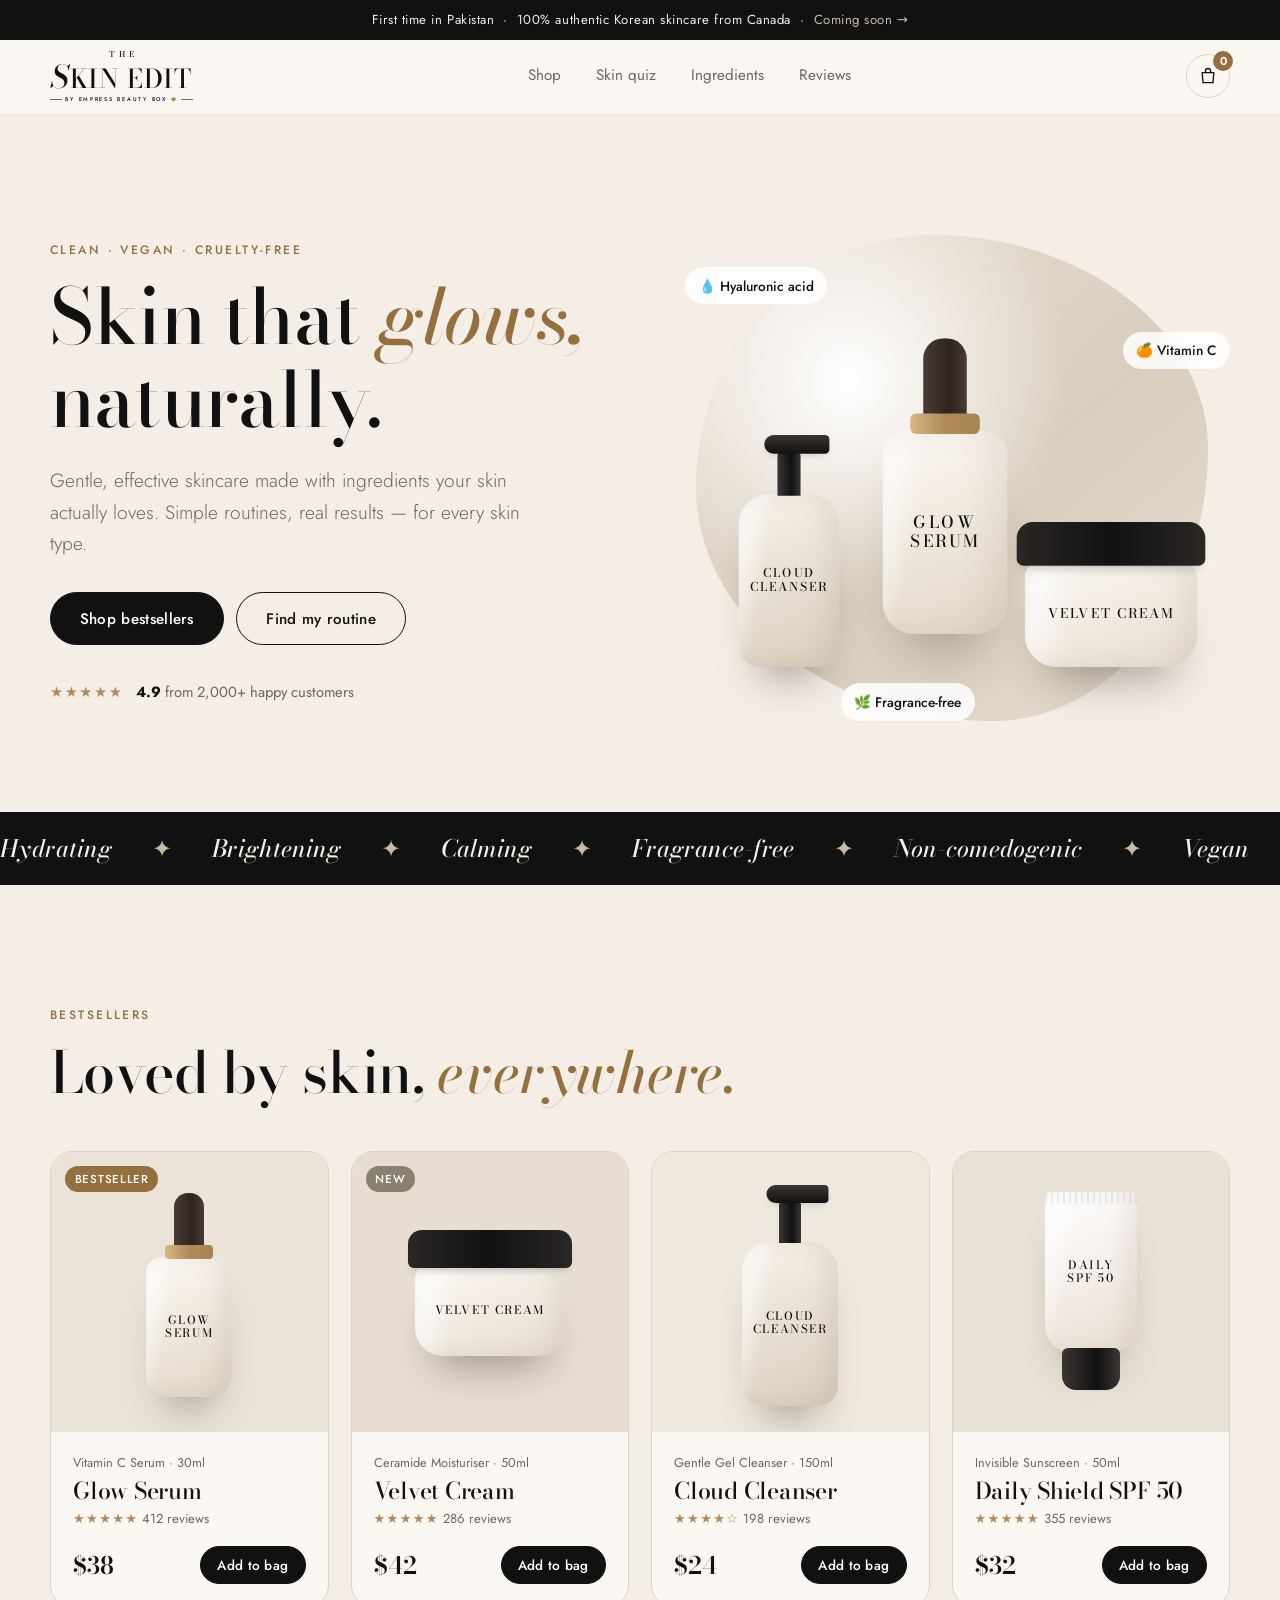
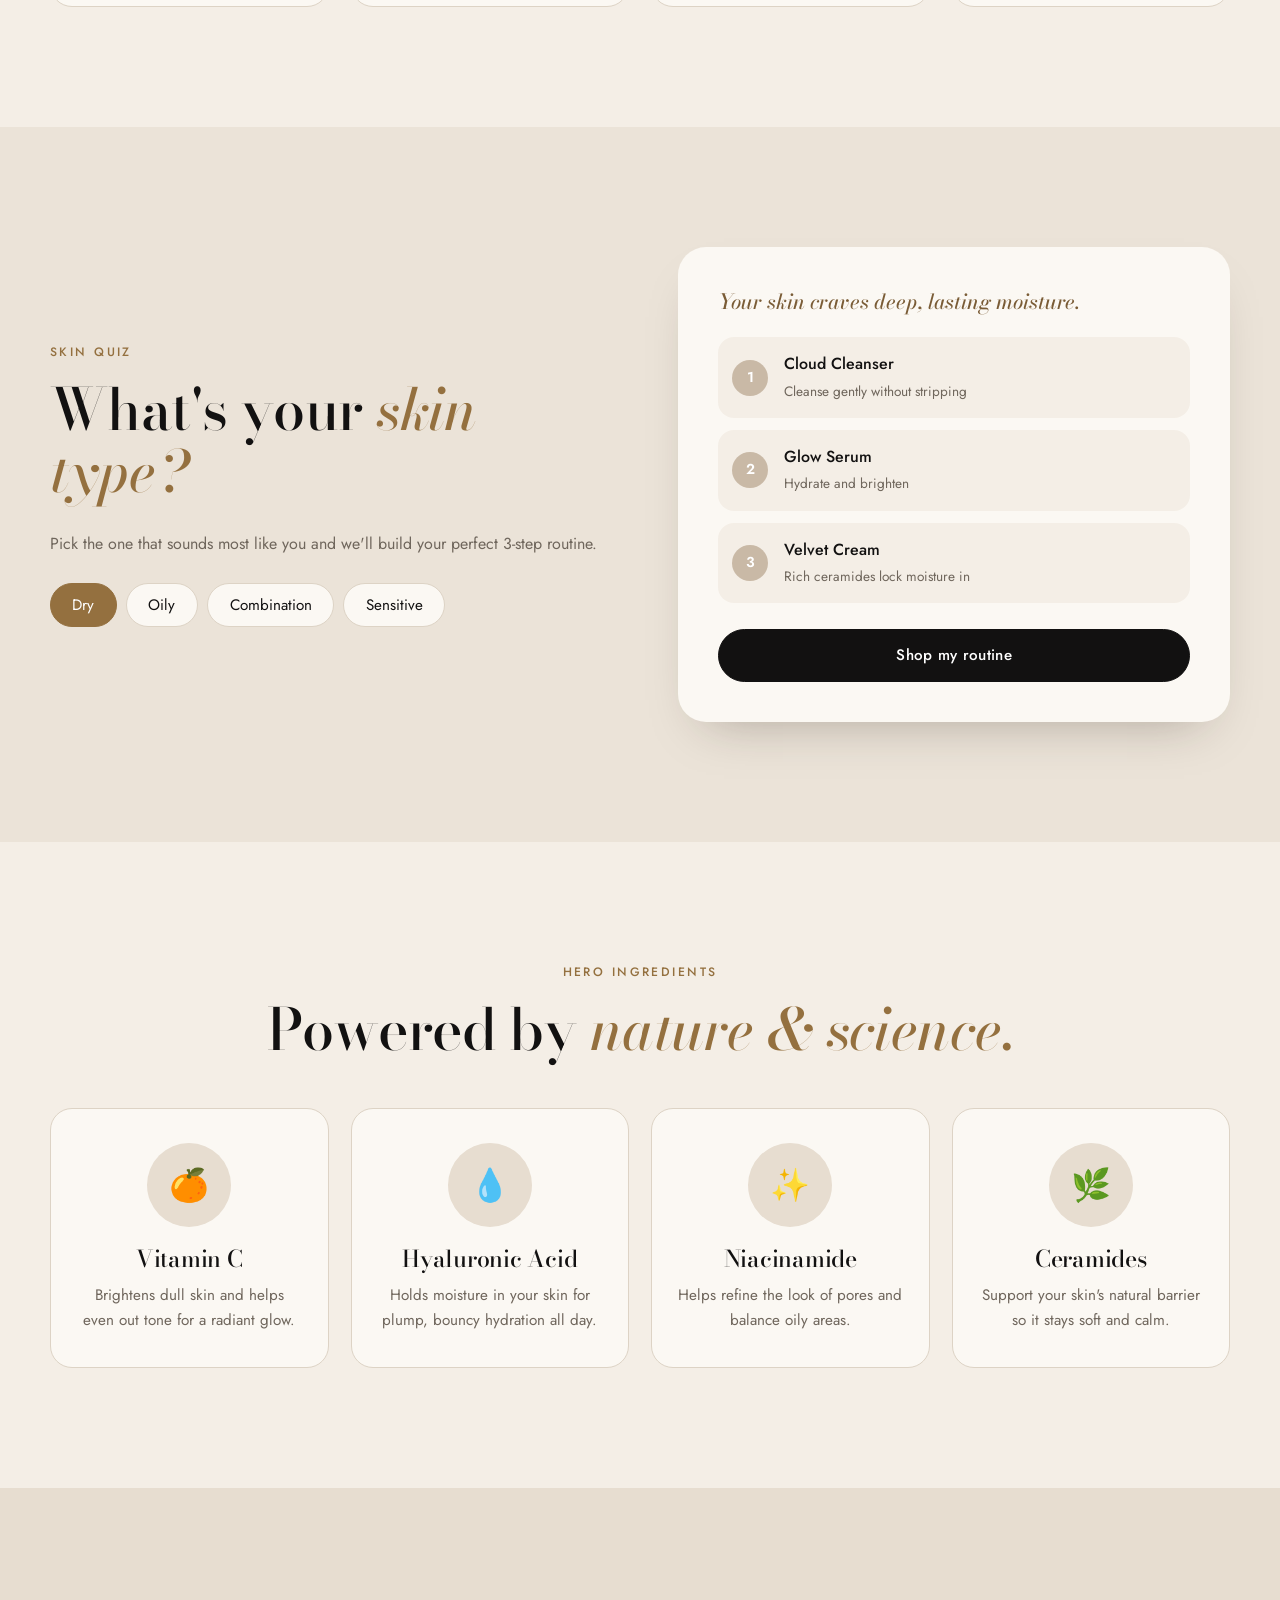
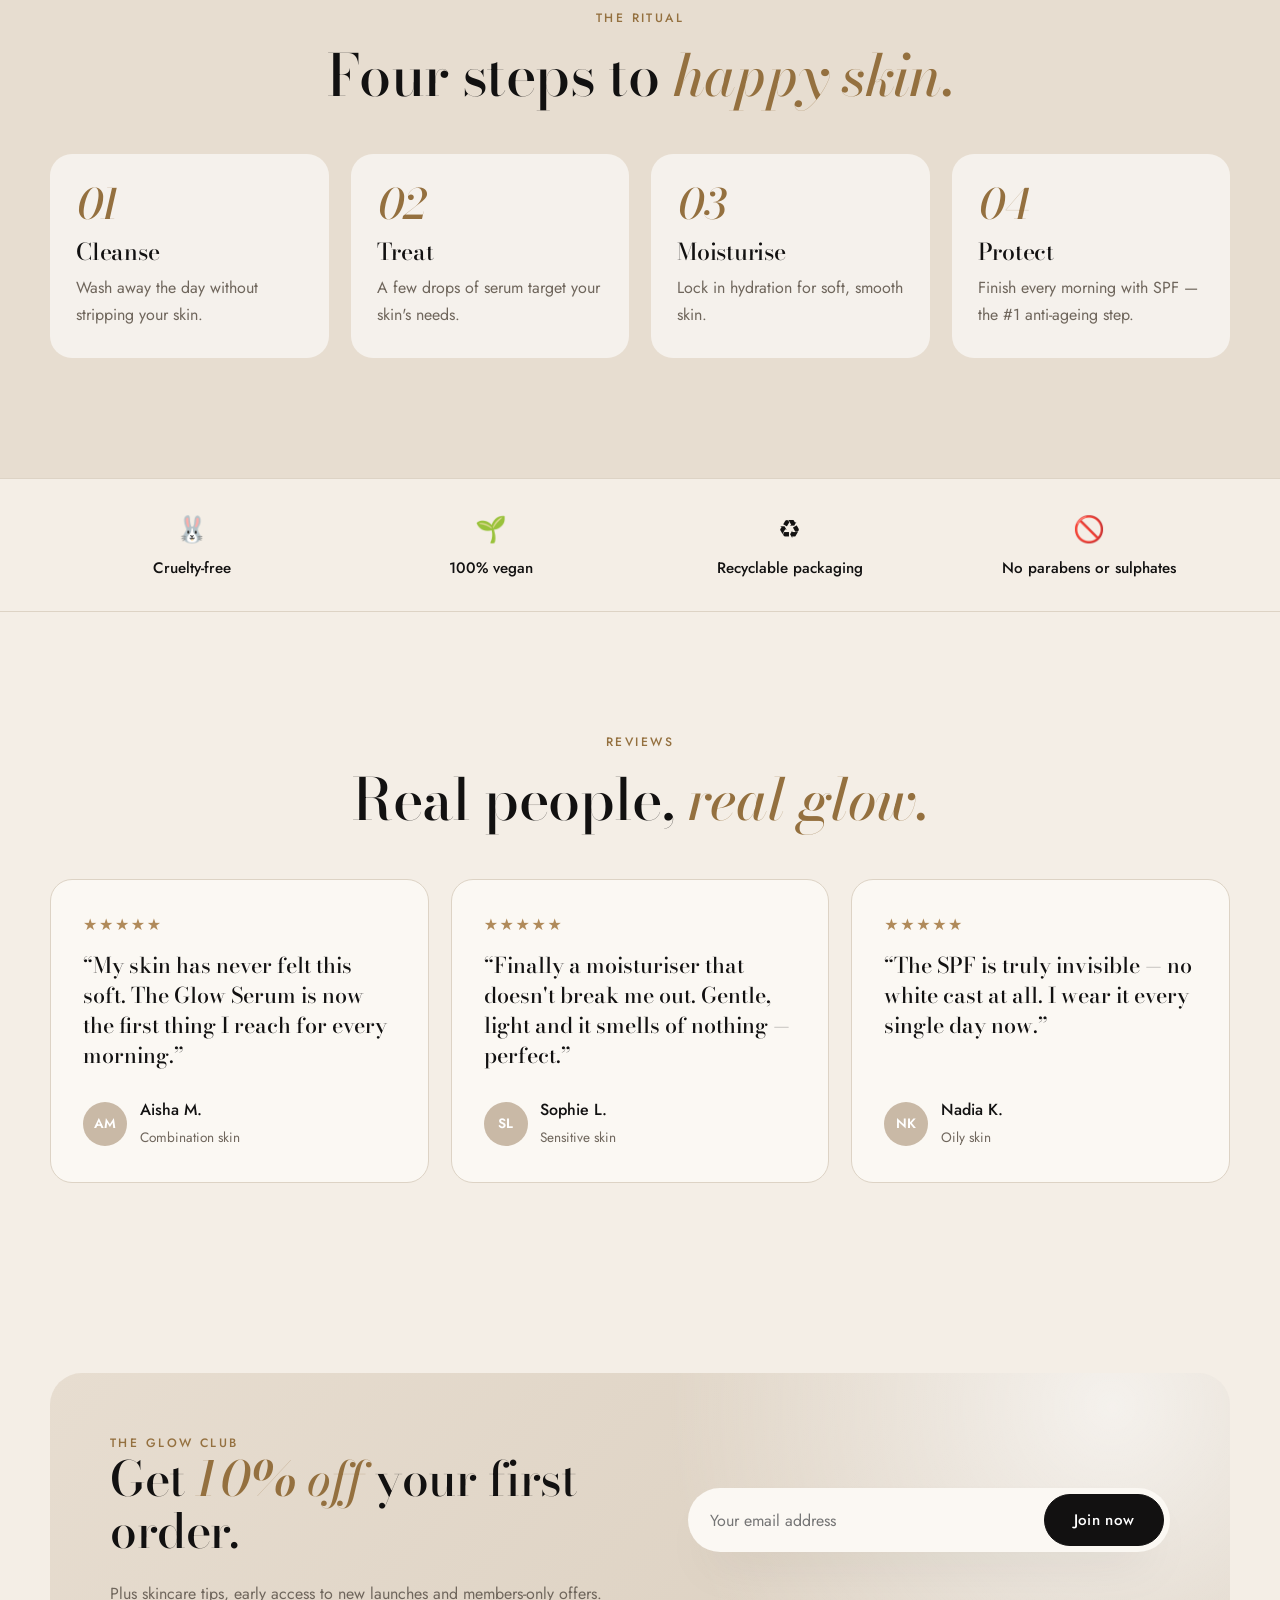
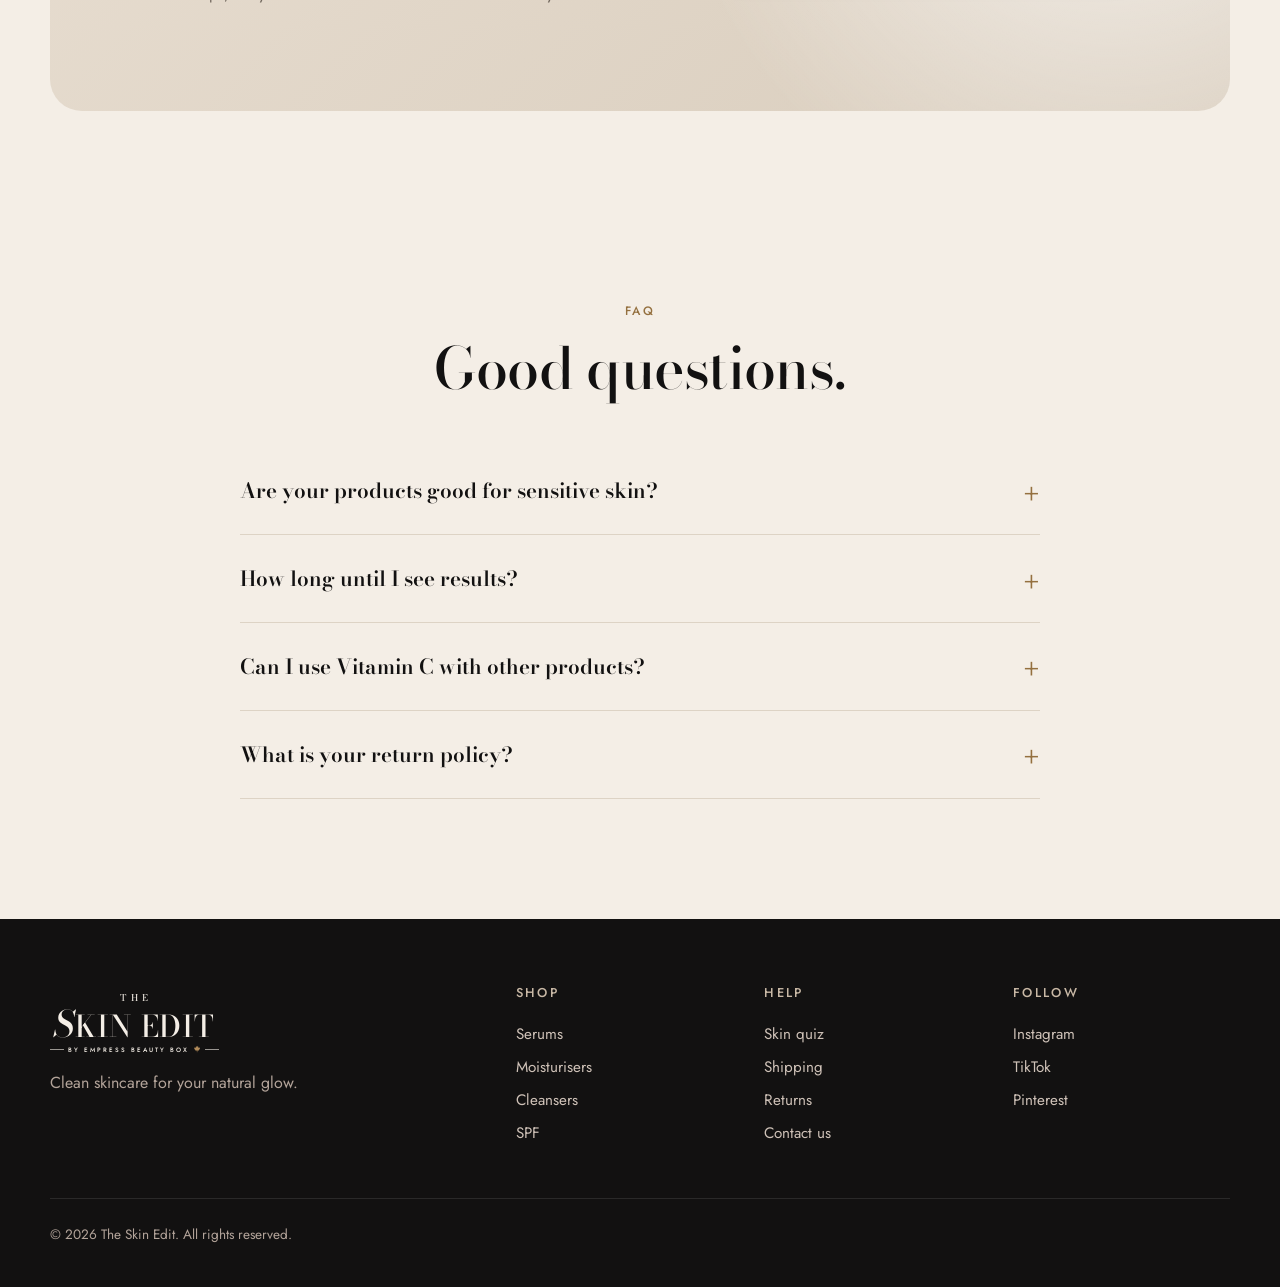
==== commit e6eae409: "Apply The Skin Edit by Empress Beauty Box branding Add the brand logo and black/cream/taupe/gold str" ====
--- a/index.html
+++ b/index.html
@@ -3,21 +3,21 @@
 <head>
   <meta charset="utf-8" />
   <meta name="viewport" content="width=device-width, initial-scale=1" />
-  <title>Velora Skin — Clean Skincare for Your Natural Glow</title>
+  <title>The Skin Edit by Empress Beauty Box — Authentic Korean Skincare in Pakistan</title>
   <meta name="description" content="Gentle, effective skincare made with ingredients your skin loves. Serums, moisturisers, cleansers and SPF for every skin type." />
-  <meta name="theme-color" content="#fbf7f3" />
+  <meta name="theme-color" content="#f4eee6" />
   <link rel="preconnect" href="https://fonts.googleapis.com" />
   <link rel="preconnect" href="https://fonts.gstatic.com" crossorigin />
-  <link href="https://fonts.googleapis.com/css2?family=Cormorant+Garamond:ital,wght@0,500;0,600;1,500&family=Jost:wght@300;400;500;600&display=swap" rel="stylesheet" />
+  <link href="https://fonts.googleapis.com/css2?family=Bodoni+Moda:ital,opsz,wght@0,6..96,400..700;1,6..96,400..600&family=Jost:wght@300;400;500;600&display=swap" rel="stylesheet" />
   <link rel="stylesheet" href="styles.css" />
-  <link rel="icon" href="data:image/svg+xml,<svg xmlns='http://www.w3.org/2000/svg' viewBox='0 0 32 32'><circle cx='16' cy='16' r='14' fill='%23e8b4a6'/><path d='M10 11l6 11 6-11' fill='none' stroke='%23fff' stroke-width='2.5' stroke-linecap='round' stroke-linejoin='round'/></svg>" />
+  <link rel="icon" href="data:image/svg+xml,<svg xmlns='http://www.w3.org/2000/svg' viewBox='0 0 32 32'><rect width='32' height='32' rx='7' fill='%23121111'/><text x='16' y='23' font-family='Didot,Georgia,serif' font-size='19' fill='%23f4eee6' text-anchor='middle'>SE</text></svg>" />
 </head>
 <body>
-  <div class="announce">Free shipping on orders over $50 &nbsp;·&nbsp; <a href="coming-soon.html">Launching December 1 →</a></div>
+  <div class="announce">First time in Pakistan &nbsp;·&nbsp; 100% authentic Korean skincare from Canada &nbsp;·&nbsp; <a href="coming-soon.html">Coming soon →</a></div>
 
   <header class="nav" id="nav">
     <div class="container nav__inner">
-      <a href="#top" class="logo">Velora<span>skin</span></a>
+      <a href="#top" class="brand" aria-label="The Skin Edit by Empress Beauty Box"><span class="brand__the">The</span><span class="brand__name"><b>S</b>kin Edit</span><span class="brand__by">By Empress Beauty Box <svg class="leaf" viewBox="0 0 24 24" aria-hidden="true"><path d="M12 2l1.6 3.4 1.9-.9-.6 4.3 2.6-2.4.5 1.6 2.6-.5-1 3 1.4.8-4.6 3.8.5 1.6-4.3-.6V21h-1.2v-4.9l-4.3.6.5-1.6-4.6-3.8 1.4-.8-1-3 2.6.5.5-1.6 2.6 2.4-.6-4.3 1.9.9z"/></svg></span></a>
       <nav class="nav__links" id="navLinks" aria-label="Main">
         <a href="#shop">Shop</a>
         <a href="#quiz">Skin quiz</a>
@@ -54,9 +54,9 @@
 
         <div class="hero__art reveal" aria-hidden="true">
           <div class="blob"></div>
-          <div class="pack pack--pump hero__p1" style="--c1:#f4d9cf;--c2:#e8b4a6"><span>Cloud<br />Cleanser</span></div>
-          <div class="pack pack--serum hero__p2" style="--c1:#f7e3b8;--c2:#e2b86b"><span>Glow<br />Serum</span></div>
-          <div class="pack pack--jar hero__p3" style="--c1:#e3eadf;--c2:#b9c8b0"><span>Velvet Cream</span></div>
+          <div class="pack pack--pump hero__p1" style="--c1:#f7f2ea;--c2:#d9cdbd"><span>Cloud<br />Cleanser</span></div>
+          <div class="pack pack--serum hero__p2" style="--c1:#fbf8f3;--c2:#e2d6c6"><span>Glow<br />Serum</span></div>
+          <div class="pack pack--jar hero__p3" style="--c1:#fbf8f3;--c2:#e7ddd0"><span>Velvet Cream</span></div>
           <div class="float-tag float-tag--1">💧 Hyaluronic acid</div>
           <div class="float-tag float-tag--2">🍊 Vitamin C</div>
           <div class="float-tag float-tag--3">🌿 Fragrance-free</div>
@@ -81,9 +81,9 @@
         </div>
         <div class="products">
           <article class="product reveal">
-            <div class="product__img" style="--bg:#fbeee3">
+            <div class="product__img" style="--bg:#ebe3d8">
               <span class="badge">Bestseller</span>
-              <div class="pack pack--serum" style="--c1:#f7e3b8;--c2:#e2b86b"><span>Glow<br />Serum</span></div>
+              <div class="pack pack--serum" style="--c1:#fbf8f3;--c2:#e2d6c6"><span>Glow<br />Serum</span></div>
             </div>
             <div class="product__body">
               <p class="product__type">Vitamin C Serum · 30ml</p>
@@ -93,9 +93,9 @@
             </div>
           </article>
           <article class="product reveal">
-            <div class="product__img" style="--bg:#eef2ea">
+            <div class="product__img" style="--bg:#e7ddd0">
               <span class="badge badge--sage">New</span>
-              <div class="pack pack--jar" style="--c1:#e3eadf;--c2:#b9c8b0"><span>Velvet Cream</span></div>
+              <div class="pack pack--jar" style="--c1:#fbf8f3;--c2:#e7ddd0"><span>Velvet Cream</span></div>
             </div>
             <div class="product__body">
               <p class="product__type">Ceramide Moisturiser · 50ml</p>
@@ -105,8 +105,8 @@
             </div>
           </article>
           <article class="product reveal">
-            <div class="product__img" style="--bg:#f9e9e4">
-              <div class="pack pack--pump" style="--c1:#f4d9cf;--c2:#e8b4a6"><span>Cloud<br />Cleanser</span></div>
+            <div class="product__img" style="--bg:#efe8de">
+              <div class="pack pack--pump" style="--c1:#f7f2ea;--c2:#d9cdbd"><span>Cloud<br />Cleanser</span></div>
             </div>
             <div class="product__body">
               <p class="product__type">Gentle Gel Cleanser · 150ml</p>
@@ -116,7 +116,7 @@
             </div>
           </article>
           <article class="product reveal">
-            <div class="product__img" style="--bg:#f2ede6">
+            <div class="product__img" style="--bg:#e9e1d5">
               <div class="pack pack--tube" style="--c1:#ffffff;--c2:#e9dfd4"><span>Daily<br />SPF 50</span></div>
             </div>
             <div class="product__body">
@@ -160,10 +160,10 @@
           <h2>Powered by <em>nature & science.</em></h2>
         </div>
         <div class="ingredients">
-          <article class="ing reveal"><div class="ing__icon" style="--c:#f7e3b8">🍊</div><h3>Vitamin C</h3><p>Brightens dull skin and helps even out tone for a radiant glow.</p></article>
-          <article class="ing reveal"><div class="ing__icon" style="--c:#dcebf3">💧</div><h3>Hyaluronic Acid</h3><p>Holds moisture in your skin for plump, bouncy hydration all day.</p></article>
-          <article class="ing reveal"><div class="ing__icon" style="--c:#f4d9cf">✨</div><h3>Niacinamide</h3><p>Helps refine the look of pores and balance oily areas.</p></article>
-          <article class="ing reveal"><div class="ing__icon" style="--c:#e3eadf">🌿</div><h3>Ceramides</h3><p>Support your skin's natural barrier so it stays soft and calm.</p></article>
+          <article class="ing reveal"><div class="ing__icon" style="--c:#e7ddd0">🍊</div><h3>Vitamin C</h3><p>Brightens dull skin and helps even out tone for a radiant glow.</p></article>
+          <article class="ing reveal"><div class="ing__icon" style="--c:#e7ddd0">💧</div><h3>Hyaluronic Acid</h3><p>Holds moisture in your skin for plump, bouncy hydration all day.</p></article>
+          <article class="ing reveal"><div class="ing__icon" style="--c:#e7ddd0">✨</div><h3>Niacinamide</h3><p>Helps refine the look of pores and balance oily areas.</p></article>
+          <article class="ing reveal"><div class="ing__icon" style="--c:#e7ddd0">🌿</div><h3>Ceramides</h3><p>Support your skin's natural barrier so it stays soft and calm.</p></article>
         </div>
       </div>
     </section>
@@ -260,14 +260,14 @@
   <footer class="footer">
     <div class="container footer__grid">
       <div>
-        <a href="#top" class="logo">Velora<span>skin</span></a>
+        <a href="#top" class="brand" aria-label="The Skin Edit by Empress Beauty Box"><span class="brand__the">The</span><span class="brand__name"><b>S</b>kin Edit</span><span class="brand__by">By Empress Beauty Box <svg class="leaf" viewBox="0 0 24 24" aria-hidden="true"><path d="M12 2l1.6 3.4 1.9-.9-.6 4.3 2.6-2.4.5 1.6 2.6-.5-1 3 1.4.8-4.6 3.8.5 1.6-4.3-.6V21h-1.2v-4.9l-4.3.6.5-1.6-4.6-3.8 1.4-.8-1-3 2.6.5.5-1.6 2.6 2.4-.6-4.3 1.9.9z"/></svg></span></a>
         <p class="muted">Clean skincare for your natural glow.</p>
       </div>
       <div><h4>Shop</h4><a href="#shop">Serums</a><a href="#shop">Moisturisers</a><a href="#shop">Cleansers</a><a href="#shop">SPF</a></div>
-      <div><h4>Help</h4><a href="#quiz">Skin quiz</a><a href="#">Shipping</a><a href="#">Returns</a><a href="mailto:hello@veloraskin.com">Contact us</a></div>
+      <div><h4>Help</h4><a href="#quiz">Skin quiz</a><a href="#">Shipping</a><a href="#">Returns</a><a href="mailto:hello@theskinedit.pk">Contact us</a></div>
       <div><h4>Follow</h4><a href="#">Instagram</a><a href="#">TikTok</a><a href="#">Pinterest</a></div>
     </div>
-    <p class="container footer__bottom muted">© <span id="year"></span> Velora Skin. All rights reserved.</p>
+    <p class="container footer__bottom muted">© <span id="year"></span> The Skin Edit. All rights reserved.</p>
   </footer>
 
   <div class="toast" id="toast" role="status" aria-live="polite"></div>
--- a/styles.css
+++ b/styles.css
@@ -1,20 +1,21 @@
 :root {
-  --bg: #fbf7f3;
-  --bg-2: #f4ece4;
-  --rose-bg: #f6e4dd;
-  --surface: #ffffff;
-  --border: #eadfd5;
-  --text: #2e2420;
-  --muted: #7d6e65;
-  --blush: #e8b4a6;
-  --rose: #b8695a;
-  --rose-dark: #9c5446;
-  --sage: #8fa384;
-  --gold: #c9a46a;
+  --bg: #f4eee6;
+  --bg-2: #ebe3d8;
+  --rose-bg: #e7ddd0;
+  --surface: #fbf8f3;
+  --border: #ddd3c5;
+  --text: #121111;
+  --muted: #6f665c;
+  --blush: #c9b9a6;
+  --rose: #94703f;
+  --rose-dark: #7a5c36;
+  --sage: #8a8070;
+  --gold: #b08a5a;
   --radius: 22px;
-  --shadow: 0 24px 50px -28px rgba(120, 72, 56, 0.35);
+  --shadow: 0 24px 50px -28px rgba(40, 30, 20, 0.35);
   --ease: cubic-bezier(0.22, 1, 0.36, 1);
-  --serif: "Cormorant Garamond", Georgia, serif;
+  --serif: "Bodoni Moda", Didot, Georgia, serif;
+  --stripes: repeating-linear-gradient(90deg, #121111 0 22px, #f4eee6 22px 44px);
   --sans: "Jost", system-ui, sans-serif;
 }
 
@@ -28,7 +29,7 @@
   -webkit-font-smoothing: antialiased;
   overflow-x: hidden;
 }
-h1, h2, h3, h4 { font-family: var(--serif); font-weight: 600; line-height: 1.08; margin: 0 0 0.5em; letter-spacing: -0.01em; }
+h1, h2, h3, h4 { font-family: var(--serif); font-weight: 500; line-height: 1.08; margin: 0 0 0.5em; letter-spacing: -0.01em; }
 h1 em, h2 em { font-style: italic; font-weight: 500; color: var(--rose); }
 h2 { font-size: clamp(2.2rem, 5vw, 3.6rem); }
 h3 { font-size: 1.45rem; }
@@ -50,7 +51,7 @@
   font: 500 0.95rem var(--sans); letter-spacing: 0.02em; color: #fff; background: var(--text);
   transition: transform 0.3s var(--ease), background 0.3s, color 0.3s, border-color 0.3s, box-shadow 0.3s;
 }
-.btn:hover { background: var(--rose); border-color: var(--rose); transform: translateY(-2px); box-shadow: 0 14px 30px -14px rgba(184, 105, 90, 0.8); }
+.btn:hover { background: var(--rose); border-color: var(--rose); transform: translateY(-2px); box-shadow: 0 14px 30px -14px rgba(148, 112, 63, 0.7); }
 .btn--ghost { background: transparent; color: var(--text); }
 .btn--ghost:hover { color: #fff; }
 .btn--small { padding: 0.6em 1.2em; font-size: 0.85rem; }
@@ -95,7 +96,7 @@
 /* Hero */
 .hero { padding: clamp(40px, 7vw, 90px) 0 clamp(40px, 6vw, 70px); overflow: hidden; }
 .hero__grid { display: grid; grid-template-columns: minmax(0, 1.05fr) minmax(0, 1fr); gap: 40px; align-items: center; }
-.hero h1 { font-size: clamp(3.2rem, 7.5vw, 6.2rem); margin-bottom: 0.3em; }
+.hero h1 { font-size: clamp(2.8rem, 6vw, 5.2rem); margin-bottom: 0.3em; }
 .hero__sub { font-size: clamp(1.05rem, 1.6vw, 1.2rem); color: var(--muted); max-width: 500px; font-weight: 300; }
 .hero__cta { display: flex; flex-wrap: wrap; gap: 0.8rem; margin: 2rem 0 2.2rem; }
 .hero__trust { display: flex; align-items: center; gap: 0.8rem; font-size: 0.92rem; color: var(--muted); flex-wrap: wrap; }
@@ -104,7 +105,7 @@
 .hero__art { position: relative; height: 540px; }
 .blob {
   position: absolute; inset: 6% 4% 4%; border-radius: 46% 54% 42% 58% / 52% 44% 56% 48%;
-  background: radial-gradient(circle at 30% 30%, #fff 0%, transparent 45%), linear-gradient(140deg, #f6dcd2, #f1c9bb 55%, #e9d6c2);
+  background: radial-gradient(circle at 30% 30%, #fff 0%, transparent 45%), linear-gradient(140deg, #ebe3d8, #d9cdbd 55%, #e7ddd0);
   animation: morph 14s ease-in-out infinite;
 }
 @keyframes morph { 50% { border-radius: 58% 42% 55% 45% / 45% 58% 42% 55%; } }
@@ -136,20 +137,20 @@
 .pack {
   position: relative; display: grid; place-items: center; text-align: center;
   background: linear-gradient(100deg, rgba(255,255,255,0.55) 0 12%, transparent 30%), linear-gradient(160deg, var(--c1), var(--c2));
-  box-shadow: inset -12px 0 22px rgba(90, 50, 35, 0.08), 0 30px 40px -22px rgba(120, 72, 56, 0.45);
-}
-.pack span { font: 600 0.78rem/1.15 var(--serif); letter-spacing: 0.14em; text-transform: uppercase; color: rgba(60, 38, 30, 0.72); padding: 0 6px; }
+  box-shadow: inset -12px 0 22px rgba(90, 50, 35, 0.08), 0 30px 40px -22px rgba(40, 30, 20, 0.4);
+}
+.pack span { font: 500 0.72rem/1.15 var(--serif); letter-spacing: 0.14em; text-transform: uppercase; color: #121111; padding: 0 6px; }
 .pack::before, .pack::after { content: ""; position: absolute; left: 50%; transform: translateX(-50%); }
 .pack--serum { width: 86px; height: 140px; margin-top: 70px; border-radius: 16px 16px 22px 22px; }
 .pack--serum::before { top: -64px; width: 30px; height: 56px; border-radius: 14px 14px 4px 4px; background: linear-gradient(90deg, #4a3a33, #2e2420 60%, #4a3a33); }
 .pack--serum::after { top: -12px; width: 48px; height: 14px; border-radius: 4px; background: linear-gradient(90deg, #d8b880, var(--gold), #a8854d); }
 .pack--pump { width: 96px; height: 165px; margin-top: 62px; border-radius: 30px 30px 20px 20px; }
-.pack--pump::before { top: -40px; width: 22px; height: 42px; background: linear-gradient(90deg, #fff, #eee4dc); border-radius: 4px 4px 0 0; }
-.pack--pump::after { top: -56px; width: 62px; height: 18px; border-radius: 9px 4px 4px 9px; background: linear-gradient(#fff, #e9dfd6); transform: translateX(-38%); box-shadow: 0 4px 8px -4px rgba(0,0,0,0.2); }
+.pack--pump::before { top: -40px; width: 22px; height: 42px; background: linear-gradient(90deg, #3a3633, #121111 60%, #3a3633); border-radius: 4px 4px 0 0; }
+.pack--pump::after { top: -56px; width: 62px; height: 18px; border-radius: 9px 4px 4px 9px; background: linear-gradient(#3a3633, #121111); transform: translateX(-38%); box-shadow: 0 4px 8px -4px rgba(0,0,0,0.2); }
 .pack--jar { width: 150px; height: 92px; margin-top: 36px; border-radius: 14px 14px 28px 28px; }
-.pack--jar::before { top: -34px; width: 164px; height: 38px; border-radius: 14px 14px 6px 6px; background: linear-gradient(90deg, #efe7df, #fff 40%, #e6dcd2); box-shadow: 0 6px 10px -6px rgba(0,0,0,0.2); }
+.pack--jar::before { top: -34px; width: 164px; height: 38px; border-radius: 14px 14px 6px 6px; background: linear-gradient(90deg, #2a2725, #121111 50%, #2a2725); box-shadow: 0 6px 10px -6px rgba(0,0,0,0.3); }
 .pack--tube { width: 92px; height: 160px; margin-bottom: 40px; border-radius: 6px 6px 26px 26px; }
-.pack--tube::before { bottom: -38px; width: 58px; height: 42px; border-radius: 6px 6px 14px 14px; background: linear-gradient(90deg, #d79c8d, var(--blush), #c98a7b); }
+.pack--tube::before { bottom: -38px; width: 58px; height: 42px; border-radius: 6px 6px 14px 14px; background: linear-gradient(90deg, #3a3633, #121111 60%, #3a3633); }
 .pack--tube::after { top: 0; width: 100%; height: 12px; border-radius: 6px 6px 0 0; background: repeating-linear-gradient(90deg, rgba(0,0,0,0.06) 0 2px, transparent 2px 6px); }
 
 /* Marquee */
@@ -234,7 +235,7 @@
 .avatar { width: 44px; height: 44px; border-radius: 50%; display: grid; place-items: center; background: var(--blush); color: #fff; font-weight: 600; font-size: 0.85rem; flex-shrink: 0; }
 
 /* Glow Club */
-.club { display: grid; grid-template-columns: 1.1fr 1fr; gap: 24px 48px; align-items: center; padding: clamp(28px, 5vw, 60px); border-radius: 32px; background: radial-gradient(circle at 90% 10%, rgba(255,255,255,0.7), transparent 40%), linear-gradient(135deg, #f6dcd2, #efd2c4); }
+.club { display: grid; grid-template-columns: 1.1fr 1fr; gap: 24px 48px; align-items: center; padding: clamp(28px, 5vw, 60px); border-radius: 32px; background: radial-gradient(circle at 90% 10%, rgba(255,255,255,0.7), transparent 40%), linear-gradient(135deg, #e7ddd0, #d9cdbd); }
 .club h2 { font-size: clamp(2rem, 4vw, 3rem); }
 .club p { margin: 0; }
 .subscribe { display: flex; gap: 8px; padding: 6px; border-radius: 999px; background: var(--surface); box-shadow: var(--shadow); }
@@ -263,10 +264,9 @@
 .footer .muted { color: #b3a49a; }
 .footer__grid { display: grid; grid-template-columns: 2fr 1fr 1fr 1fr; gap: 32px; }
 .footer__grid h4 { font: 500 0.8rem var(--sans); text-transform: uppercase; letter-spacing: 0.18em; color: var(--blush); margin-bottom: 1rem; }
-.footer__grid > div > a:not(.logo) { display: block; padding: 0.25rem 0; color: #cfc2b8; font-size: 0.95rem; }
+.footer__grid > div > a:not(.brand) { display: block; padding: 0.25rem 0; color: #cfc2b8; font-size: 0.95rem; }
 .footer__grid a:hover { color: #fff; }
-.footer .logo { color: #fff; }
-.footer .logo span { color: var(--blush); }
+.footer .brand { margin-bottom: 1rem; }
 .footer__bottom { margin-top: 48px; padding-top: 24px; border-top: 1px solid rgba(255,255,255,0.1); font-size: 0.85rem; }
 @media (max-width: 760px) { .footer__grid { grid-template-columns: 1fr 1fr; } .footer__grid > div:first-child { grid-column: 1 / -1; } }
 
@@ -282,3 +282,15 @@
   *, *::before, *::after { animation: none !important; transition: none !important; scroll-behavior: auto !important; }
   .reveal { opacity: 1; transform: none; }
 }
+
+/* Brand logo — The Skin Edit by Empress Beauty Box */
+.brand { display: inline-flex; flex-direction: column; align-items: center; line-height: 1; color: var(--text); text-align: center; }
+.brand__the { font: 500 0.62em var(--serif); text-transform: uppercase; letter-spacing: 0.5em; margin: 0 0 0.25em 0.5em; }
+.brand__name { font: 500 2em/0.95 var(--serif); letter-spacing: 0.02em; text-transform: uppercase; }
+.brand__name b { font-weight: 500; font-size: 1.22em; font-style: italic; }
+.brand__by { display: flex; align-items: center; gap: 0.6em; margin-top: 0.5em; font: 500 0.42em var(--sans); letter-spacing: 0.32em; text-transform: uppercase; white-space: nowrap; }
+.brand__by::before, .brand__by::after { content: ""; width: 2.2em; height: 1px; background: currentColor; opacity: 0.6; }
+.leaf { width: 1.3em; height: 1.3em; fill: var(--gold); flex-shrink: 0; }
+.nav .brand { font-size: 13px; }
+.footer .brand { color: #f4eee6; font-size: 15px; }
+.stripes { background: var(--stripes); }
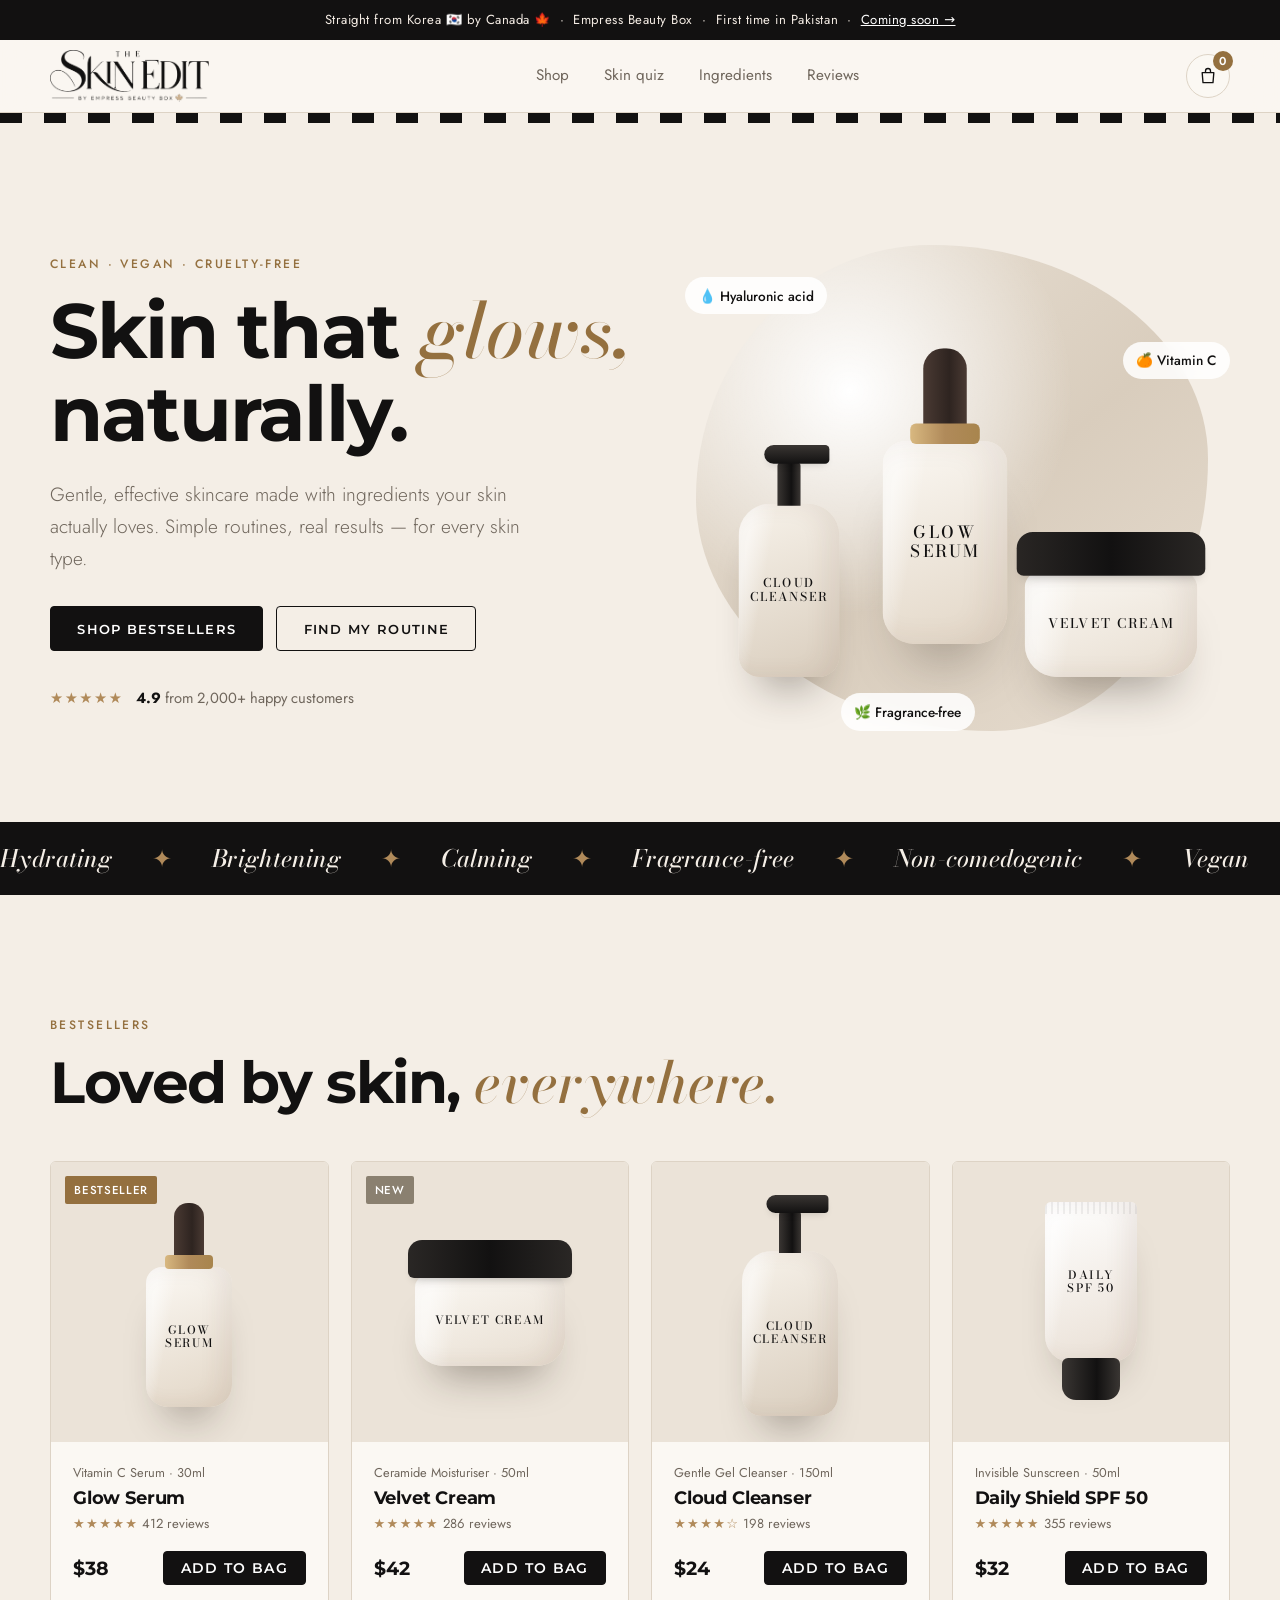
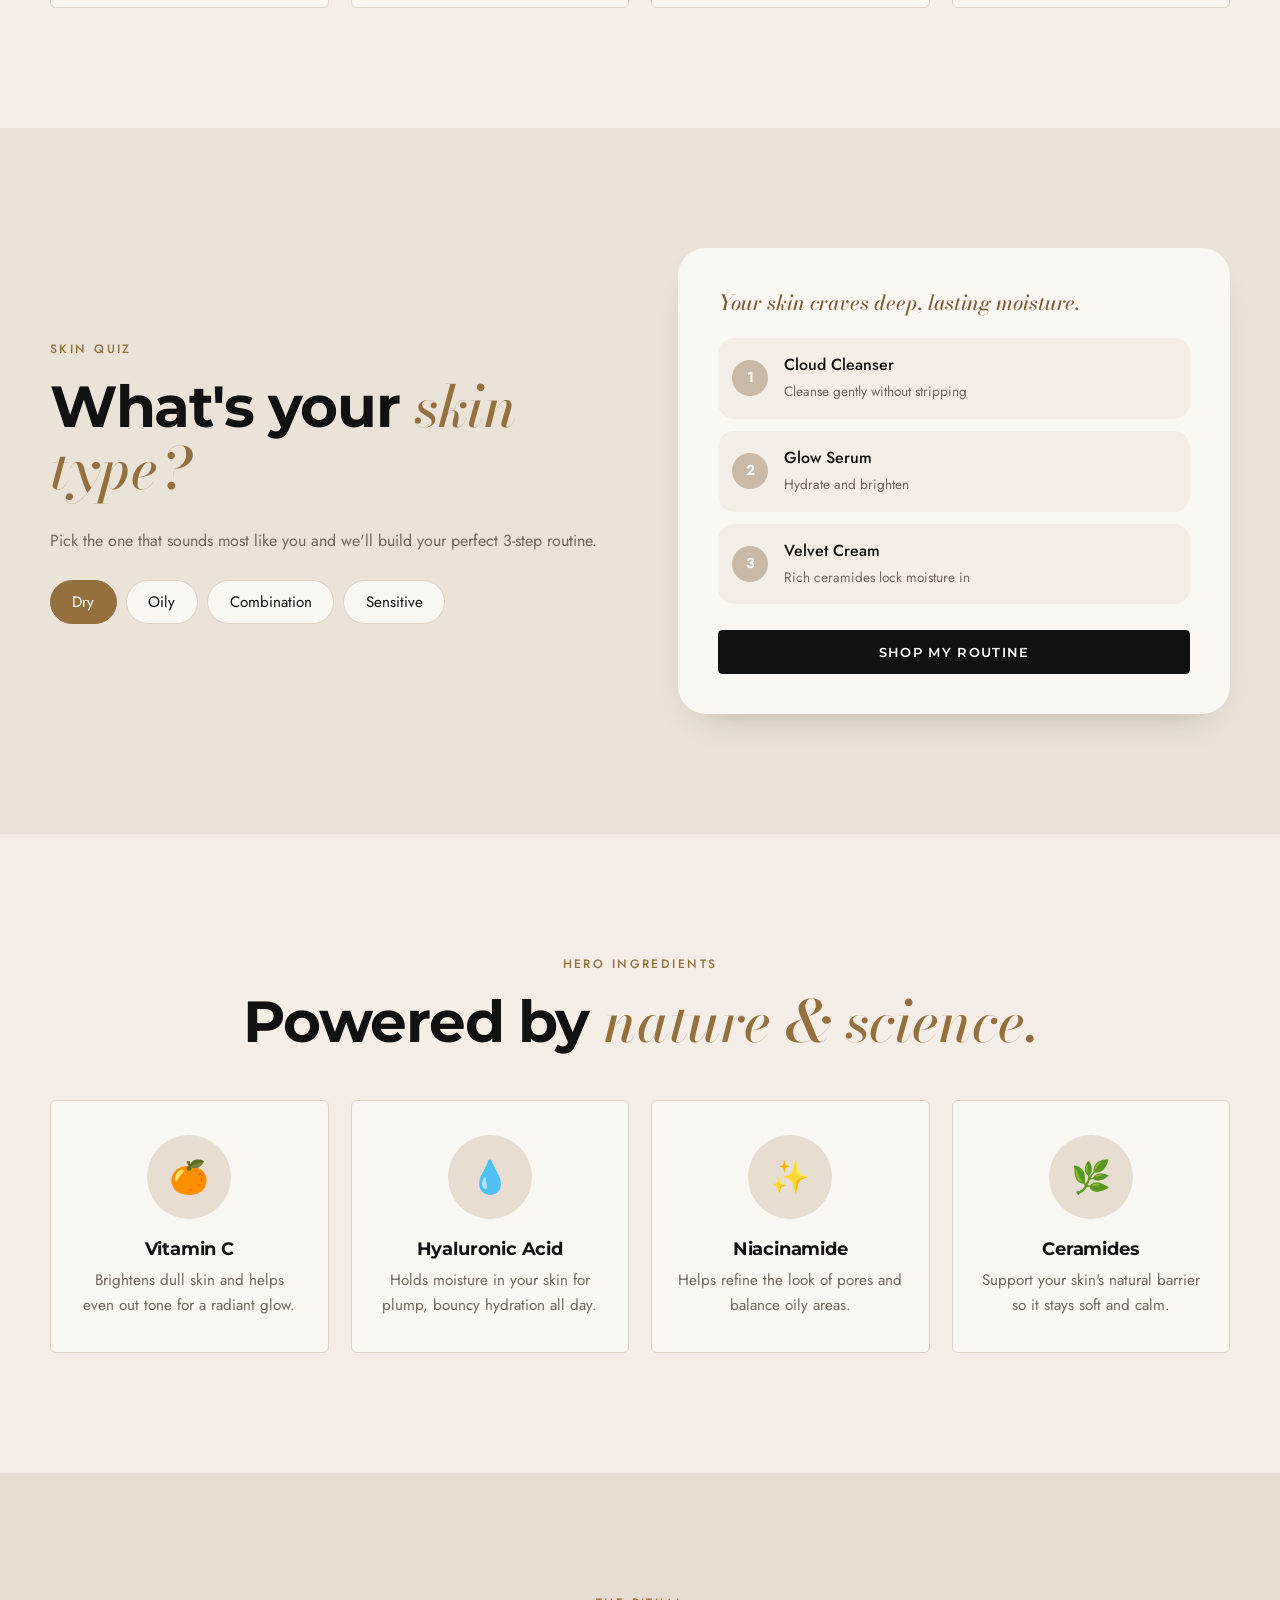
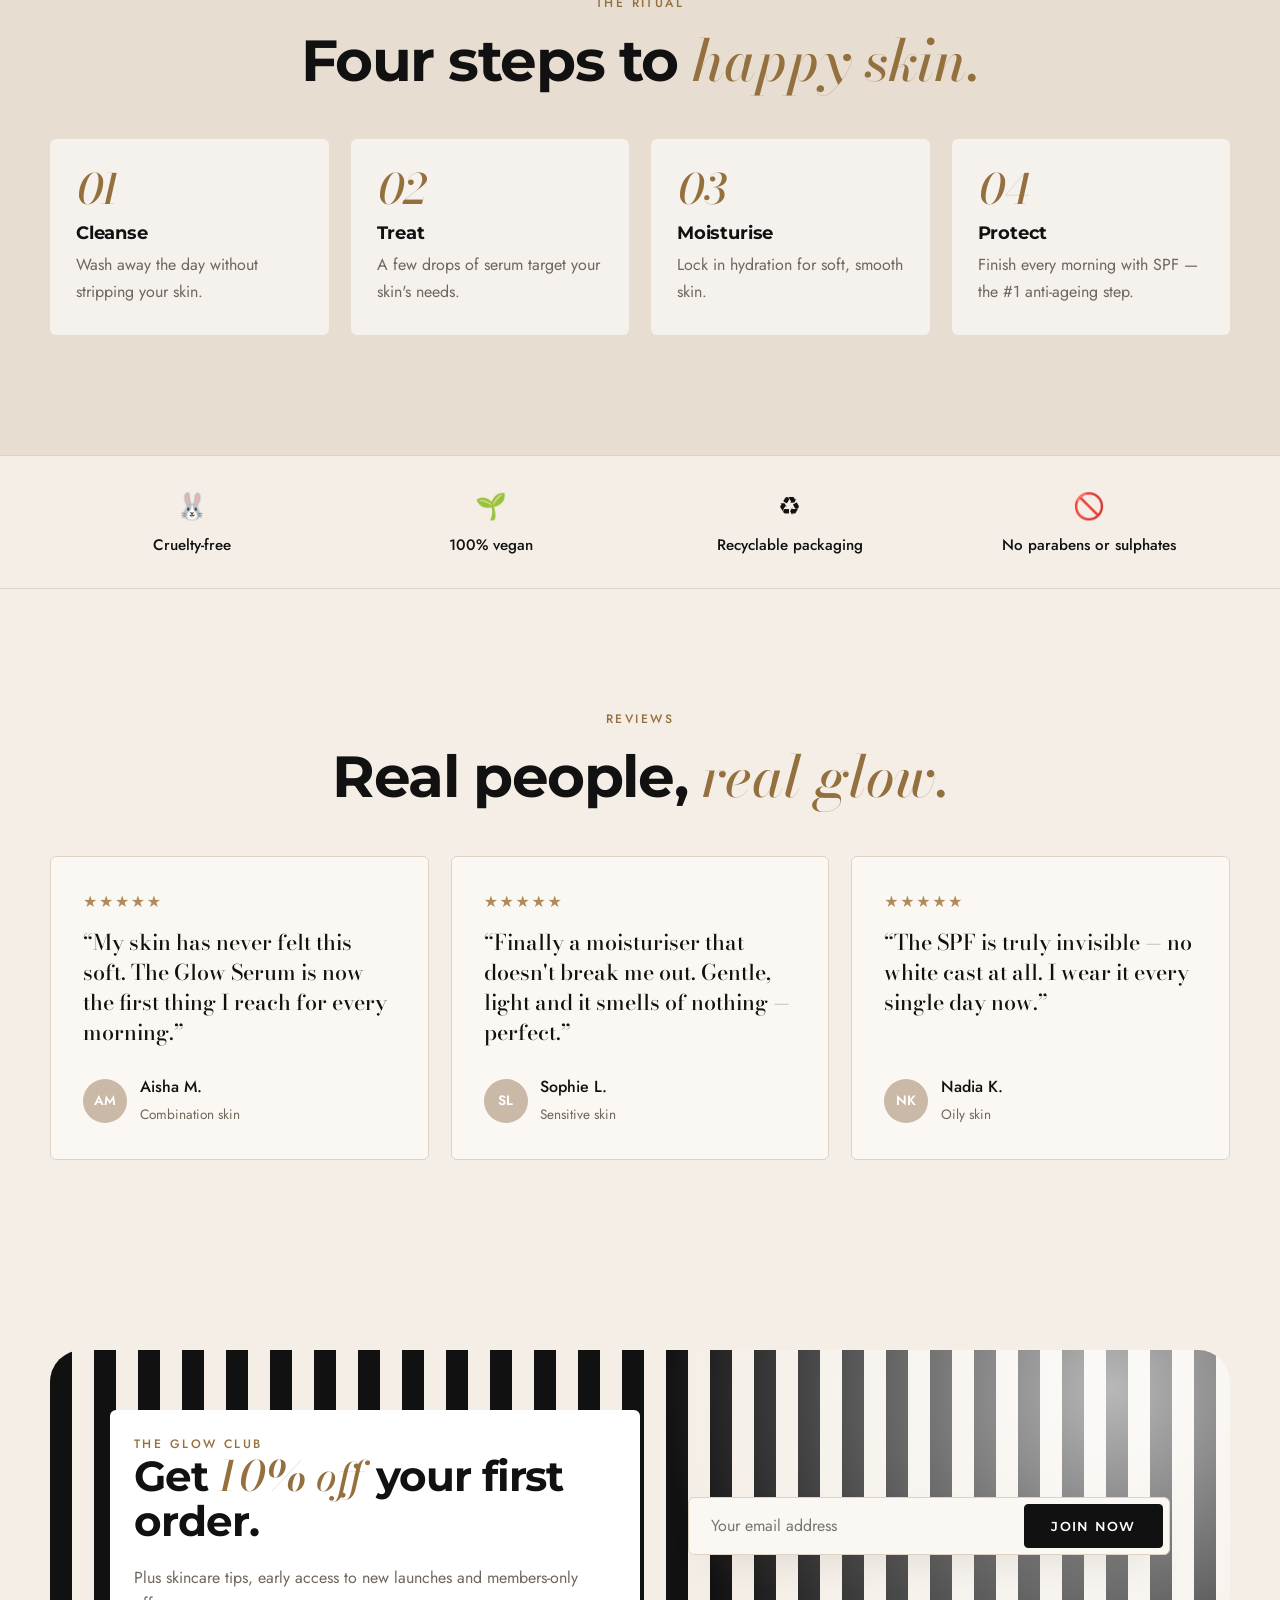
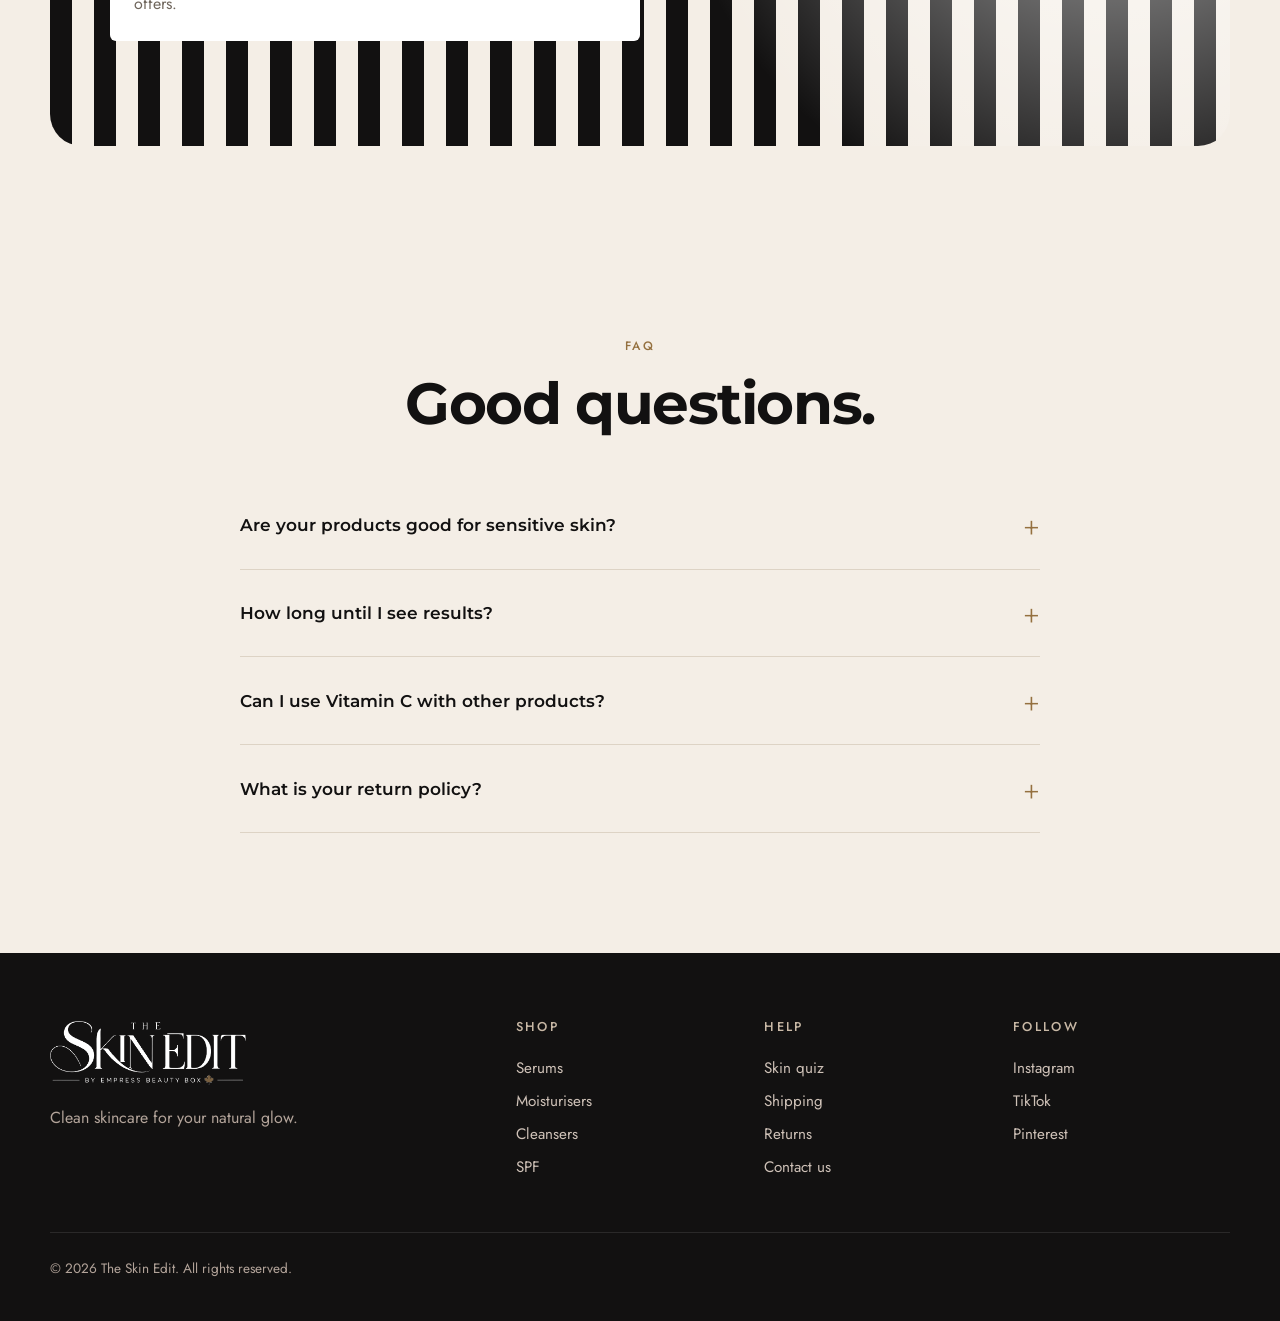
==== commit a37c27c0: "Use extracted brand logo; add K-brands section and stripe styling - Extract The Skin Edit logo (dark" ====
--- a/index.html
+++ b/index.html
@@ -8,16 +8,16 @@
   <meta name="theme-color" content="#f4eee6" />
   <link rel="preconnect" href="https://fonts.googleapis.com" />
   <link rel="preconnect" href="https://fonts.gstatic.com" crossorigin />
-  <link href="https://fonts.googleapis.com/css2?family=Bodoni+Moda:ital,opsz,wght@0,6..96,400..700;1,6..96,400..600&family=Jost:wght@300;400;500;600&display=swap" rel="stylesheet" />
+  <link href="https://fonts.googleapis.com/css2?family=Bodoni+Moda:ital,opsz,wght@0,6..96,400..700;1,6..96,400..600&family=Montserrat:wght@500;600;700;800&family=Jost:wght@300;400;500;600&display=swap" rel="stylesheet" />
   <link rel="stylesheet" href="styles.css" />
-  <link rel="icon" href="data:image/svg+xml,<svg xmlns='http://www.w3.org/2000/svg' viewBox='0 0 32 32'><rect width='32' height='32' rx='7' fill='%23121111'/><text x='16' y='23' font-family='Didot,Georgia,serif' font-size='19' fill='%23f4eee6' text-anchor='middle'>SE</text></svg>" />
+  <link rel="icon" type="image/png" href="images/monogram.png" />
 </head>
 <body>
-  <div class="announce">First time in Pakistan &nbsp;·&nbsp; 100% authentic Korean skincare from Canada &nbsp;·&nbsp; <a href="coming-soon.html">Coming soon →</a></div>
+  <div class="announce">Straight from Korea 🇰🇷 by Canada 🍁 &nbsp;·&nbsp; Empress Beauty Box &nbsp;·&nbsp; First time in Pakistan &nbsp;·&nbsp; <a href="coming-soon.html">Coming soon →</a></div>
 
   <header class="nav" id="nav">
     <div class="container nav__inner">
-      <a href="#top" class="brand" aria-label="The Skin Edit by Empress Beauty Box"><span class="brand__the">The</span><span class="brand__name"><b>S</b>kin Edit</span><span class="brand__by">By Empress Beauty Box <svg class="leaf" viewBox="0 0 24 24" aria-hidden="true"><path d="M12 2l1.6 3.4 1.9-.9-.6 4.3 2.6-2.4.5 1.6 2.6-.5-1 3 1.4.8-4.6 3.8.5 1.6-4.3-.6V21h-1.2v-4.9l-4.3.6.5-1.6-4.6-3.8 1.4-.8-1-3 2.6.5.5-1.6 2.6 2.4-.6-4.3 1.9.9z"/></svg></span></a>
+      <a href="#top" class="brand-img"><img src="images/logo.png" alt="The Skin Edit by Empress Beauty Box" width="695" height="227" /></a>
       <nav class="nav__links" id="navLinks" aria-label="Main">
         <a href="#shop">Shop</a>
         <a href="#quiz">Skin quiz</a>
@@ -33,6 +33,7 @@
       </div>
     </div>
   </header>
+  <div class="stripe-band" aria-hidden="true"></div>
 
   <main id="top">
     <!-- HERO -->
@@ -93,7 +94,7 @@
             </div>
           </article>
           <article class="product reveal">
-            <div class="product__img" style="--bg:#e7ddd0">
+            <div class="product__img" style="--bg:#ebe3d8">
               <span class="badge badge--sage">New</span>
               <div class="pack pack--jar" style="--c1:#fbf8f3;--c2:#e7ddd0"><span>Velvet Cream</span></div>
             </div>
@@ -105,7 +106,7 @@
             </div>
           </article>
           <article class="product reveal">
-            <div class="product__img" style="--bg:#efe8de">
+            <div class="product__img" style="--bg:#ebe3d8">
               <div class="pack pack--pump" style="--c1:#f7f2ea;--c2:#d9cdbd"><span>Cloud<br />Cleanser</span></div>
             </div>
             <div class="product__body">
@@ -116,7 +117,7 @@
             </div>
           </article>
           <article class="product reveal">
-            <div class="product__img" style="--bg:#e9e1d5">
+            <div class="product__img" style="--bg:#ebe3d8">
               <div class="pack pack--tube" style="--c1:#ffffff;--c2:#e9dfd4"><span>Daily<br />SPF 50</span></div>
             </div>
             <div class="product__body">
@@ -260,7 +261,7 @@
   <footer class="footer">
     <div class="container footer__grid">
       <div>
-        <a href="#top" class="brand" aria-label="The Skin Edit by Empress Beauty Box"><span class="brand__the">The</span><span class="brand__name"><b>S</b>kin Edit</span><span class="brand__by">By Empress Beauty Box <svg class="leaf" viewBox="0 0 24 24" aria-hidden="true"><path d="M12 2l1.6 3.4 1.9-.9-.6 4.3 2.6-2.4.5 1.6 2.6-.5-1 3 1.4.8-4.6 3.8.5 1.6-4.3-.6V21h-1.2v-4.9l-4.3.6.5-1.6-4.6-3.8 1.4-.8-1-3 2.6.5.5-1.6 2.6 2.4-.6-4.3 1.9.9z"/></svg></span></a>
+        <a href="#top" class="brand-img"><img src="images/logo-white.png" alt="The Skin Edit by Empress Beauty Box" width="695" height="227" /></a>
         <p class="muted">Clean skincare for your natural glow.</p>
       </div>
       <div><h4>Shop</h4><a href="#shop">Serums</a><a href="#shop">Moisturisers</a><a href="#shop">Cleansers</a><a href="#shop">SPF</a></div>
--- a/styles.css
+++ b/styles.css
@@ -11,11 +11,12 @@
   --rose-dark: #7a5c36;
   --sage: #8a8070;
   --gold: #b08a5a;
-  --radius: 22px;
-  --shadow: 0 24px 50px -28px rgba(40, 30, 20, 0.35);
+  --radius: 6px;
+  --shadow: 0 18px 40px -24px rgba(40, 30, 20, 0.35);
   --ease: cubic-bezier(0.22, 1, 0.36, 1);
   --serif: "Bodoni Moda", Didot, Georgia, serif;
   --stripes: repeating-linear-gradient(90deg, #121111 0 22px, #f4eee6 22px 44px);
+  --display: "Montserrat", "Helvetica Neue", Arial, sans-serif;
   --sans: "Jost", system-ui, sans-serif;
 }
 
@@ -29,10 +30,10 @@
   -webkit-font-smoothing: antialiased;
   overflow-x: hidden;
 }
-h1, h2, h3, h4 { font-family: var(--serif); font-weight: 500; line-height: 1.08; margin: 0 0 0.5em; letter-spacing: -0.01em; }
-h1 em, h2 em { font-style: italic; font-weight: 500; color: var(--rose); }
+h1, h2, h3, h4 { font-family: var(--display); font-weight: 700; line-height: 1.08; margin: 0 0 0.5em; letter-spacing: -0.025em; }
+h1 em, h2 em { font-family: var(--serif); font-style: italic; font-weight: 500; letter-spacing: 0; color: var(--rose); }
 h2 { font-size: clamp(2.2rem, 5vw, 3.6rem); }
-h3 { font-size: 1.45rem; }
+h3 { font-size: 1.15rem; letter-spacing: -0.01em; }
 p { margin: 0 0 1em; }
 a { color: inherit; text-decoration: none; }
 button { font-family: inherit; }
@@ -47,20 +48,20 @@
 /* Buttons */
 .btn {
   display: inline-flex; align-items: center; justify-content: center; gap: 0.5em;
-  padding: 0.95em 1.9em; border-radius: 999px; border: 1px solid var(--text); cursor: pointer;
-  font: 500 0.95rem var(--sans); letter-spacing: 0.02em; color: #fff; background: var(--text);
+  padding: 1em 2em; border-radius: 4px; border: 1px solid var(--text); cursor: pointer;
+  font: 600 0.82rem var(--display); letter-spacing: 0.1em; text-transform: uppercase; color: #fff; background: var(--text);
   transition: transform 0.3s var(--ease), background 0.3s, color 0.3s, border-color 0.3s, box-shadow 0.3s;
 }
-.btn:hover { background: var(--rose); border-color: var(--rose); transform: translateY(-2px); box-shadow: 0 14px 30px -14px rgba(148, 112, 63, 0.7); }
+.btn:hover { background: var(--rose); border-color: var(--rose); transform: translateY(-2px); box-shadow: 0 12px 24px -14px rgba(0, 0, 0, 0.6); }
 .btn--ghost { background: transparent; color: var(--text); }
-.btn--ghost:hover { color: #fff; }
+.btn--ghost:hover { color: #fff; background: var(--text); border-color: var(--text); }
 .btn--small { padding: 0.6em 1.2em; font-size: 0.85rem; }
 .btn--block { width: 100%; }
 
 /* Announcement + nav */
 .announce { background: var(--text); color: #f4ece4; text-align: center; font-size: 0.82rem; letter-spacing: 0.04em; padding: 9px 16px; }
-.announce a { color: var(--blush); }
-.nav { position: sticky; top: 0; z-index: 50; background: rgba(251, 247, 243, 0.85); backdrop-filter: blur(14px); -webkit-backdrop-filter: blur(14px); border-bottom: 1px solid transparent; transition: border-color 0.3s; }
+.announce a { color: #fff; text-decoration: underline; }
+.nav { border-bottom: 1px solid var(--border) !important; position: sticky; top: 0; z-index: 50; background: rgba(251, 247, 243, 0.85); backdrop-filter: blur(14px); -webkit-backdrop-filter: blur(14px); border-bottom: 1px solid transparent; transition: border-color 0.3s; }
 .nav.is-scrolled { border-color: var(--border); }
 .nav__inner { display: flex; align-items: center; justify-content: space-between; height: 72px; }
 .logo { font: 600 1.7rem var(--serif); letter-spacing: 0.02em; }
@@ -85,7 +86,7 @@
   .nav__toggle { display: block; }
   .nav__links {
     position: fixed; inset: 72px 0 auto; flex-direction: column; gap: 0; padding: 8px 16px 24px;
-    background: var(--bg); border-bottom: 1px solid var(--border); font: 500 1.6rem var(--serif);
+    background: var(--bg); border-bottom: 1px solid var(--border); font: 700 1.3rem var(--display);
     opacity: 0; pointer-events: none; transform: translateY(-10px); transition: opacity 0.3s, transform 0.3s var(--ease);
   }
   .nav__links a { padding: 0.6rem 0; color: var(--text); }
@@ -157,7 +158,7 @@
 .marquee { background: var(--text); color: var(--bg); padding: 18px 0; overflow: hidden; }
 .marquee__track { display: flex; width: max-content; gap: 2.5rem; animation: scroll 32s linear infinite; }
 .marquee__track span { font: 500 italic 1.5rem var(--serif); white-space: nowrap; }
-.marquee__track span:nth-child(even) { color: var(--blush); font-style: normal; }
+.marquee__track span:nth-child(even) { color: var(--gold); font-style: normal; }
 @keyframes scroll { to { transform: translateX(calc(-50% - 1.25rem)); } }
 
 /* Sections */
@@ -176,14 +177,14 @@
 .product__img { position: relative; height: 280px; display: grid; place-items: center; background: var(--bg); overflow: hidden; }
 .product__img .pack { transition: transform 0.6s var(--ease); }
 .product:hover .product__img .pack { transform: scale(1.06) rotate(-3deg); }
-.badge { position: absolute; top: 14px; left: 14px; padding: 0.3em 0.85em; border-radius: 999px; background: var(--rose); color: #fff; font-size: 0.72rem; font-weight: 500; letter-spacing: 0.06em; text-transform: uppercase; }
+.badge { position: absolute; top: 14px; left: 14px; padding: 0.35em 0.8em; border-radius: 2px; background: var(--rose); color: #fff; font-size: 0.72rem; font-weight: 500; letter-spacing: 0.06em; text-transform: uppercase; }
 .badge--sage { background: var(--sage); }
 .product__body { padding: 20px 22px 22px; }
 .product__type { font-size: 0.8rem; color: var(--muted); margin-bottom: 0.3rem; }
 .product__body h3 { margin-bottom: 0.3rem; }
 .product__rating { font-size: 0.82rem; color: var(--muted); margin-bottom: 1rem; }
 .product__foot { display: flex; justify-content: space-between; align-items: center; gap: 0.6rem; }
-.price { font: 600 1.5rem var(--serif); }
+.price { font: 700 1.2rem var(--display); }
 .add.is-added { background: var(--sage); border-color: var(--sage); }
 @media (max-width: 1000px) { .products { grid-template-columns: repeat(2, minmax(0, 1fr)); } }
 @media (max-width: 520px) { .products { grid-template-columns: minmax(0, 1fr); } }
@@ -235,10 +236,11 @@
 .avatar { width: 44px; height: 44px; border-radius: 50%; display: grid; place-items: center; background: var(--blush); color: #fff; font-weight: 600; font-size: 0.85rem; flex-shrink: 0; }
 
 /* Glow Club */
-.club { display: grid; grid-template-columns: 1.1fr 1fr; gap: 24px 48px; align-items: center; padding: clamp(28px, 5vw, 60px); border-radius: 32px; background: radial-gradient(circle at 90% 10%, rgba(255,255,255,0.7), transparent 40%), linear-gradient(135deg, #e7ddd0, #d9cdbd); }
-.club h2 { font-size: clamp(2rem, 4vw, 3rem); }
+.club { display: grid; grid-template-columns: 1.1fr 1fr; gap: 24px 48px; align-items: center; padding: clamp(28px, 5vw, 60px); border-radius: 32px; background: radial-gradient(circle at 90% 10%, rgba(255,255,255,0.7), transparent 40%), var(--stripes); }
+.club > div { background: #fff; padding: 24px; border-radius: 6px; }
+.club h2 { font-size: clamp(1.8rem, 3.6vw, 2.6rem); }
 .club p { margin: 0; }
-.subscribe { display: flex; gap: 8px; padding: 6px; border-radius: 999px; background: var(--surface); box-shadow: var(--shadow); }
+.subscribe { display: flex; gap: 8px; padding: 6px; border-radius: 6px; border: 1px solid var(--border); background: var(--surface); box-shadow: var(--shadow); }
 .subscribe input { flex: 1; min-width: 0; border: 0; outline: none; background: transparent; font: 400 1rem var(--sans); padding: 0 1rem; color: var(--text); }
 .subscribe.is-invalid { box-shadow: 0 0 0 2px var(--rose); }
 .form-status { grid-column: 2; margin: 0; min-height: 1.4em; font-size: 0.9rem; color: var(--rose-dark); }
@@ -253,7 +255,7 @@
 
 /* FAQ */
 .faq details { border-bottom: 1px solid var(--border); }
-.faq summary { list-style: none; cursor: pointer; padding: 1.4rem 0; font: 600 1.3rem var(--serif); display: flex; justify-content: space-between; align-items: center; gap: 1rem; }
+.faq summary { list-style: none; cursor: pointer; padding: 1.4rem 0; font: 600 1.05rem var(--display); display: flex; justify-content: space-between; align-items: center; gap: 1rem; }
 .faq summary::-webkit-details-marker { display: none; }
 .faq summary::after { content: "+"; font: 300 1.8rem var(--sans); color: var(--rose); transition: transform 0.3s var(--ease); }
 .faq details[open] summary::after { transform: rotate(45deg); }
@@ -292,5 +294,14 @@
 .brand__by::before, .brand__by::after { content: ""; width: 2.2em; height: 1px; background: currentColor; opacity: 0.6; }
 .leaf { width: 1.3em; height: 1.3em; fill: var(--gold); flex-shrink: 0; }
 .nav .brand { font-size: 13px; }
-.footer .brand { color: #f4eee6; font-size: 15px; }
+.footer .brand { color: #fff; font-size: 15px; }
 .stripes { background: var(--stripes); }
+
+/* Sephora-style stripe band */
+.stripe-band { height: 10px; background: var(--stripes); }
+
+/* Extracted logo image */
+.brand-img { display: inline-block; line-height: 0; }
+.brand-img img { height: 52px; width: auto; }
+.footer .brand-img img { height: 64px; margin-bottom: 1rem; }
+@media (max-width: 480px) { .brand-img img { height: 42px; } }
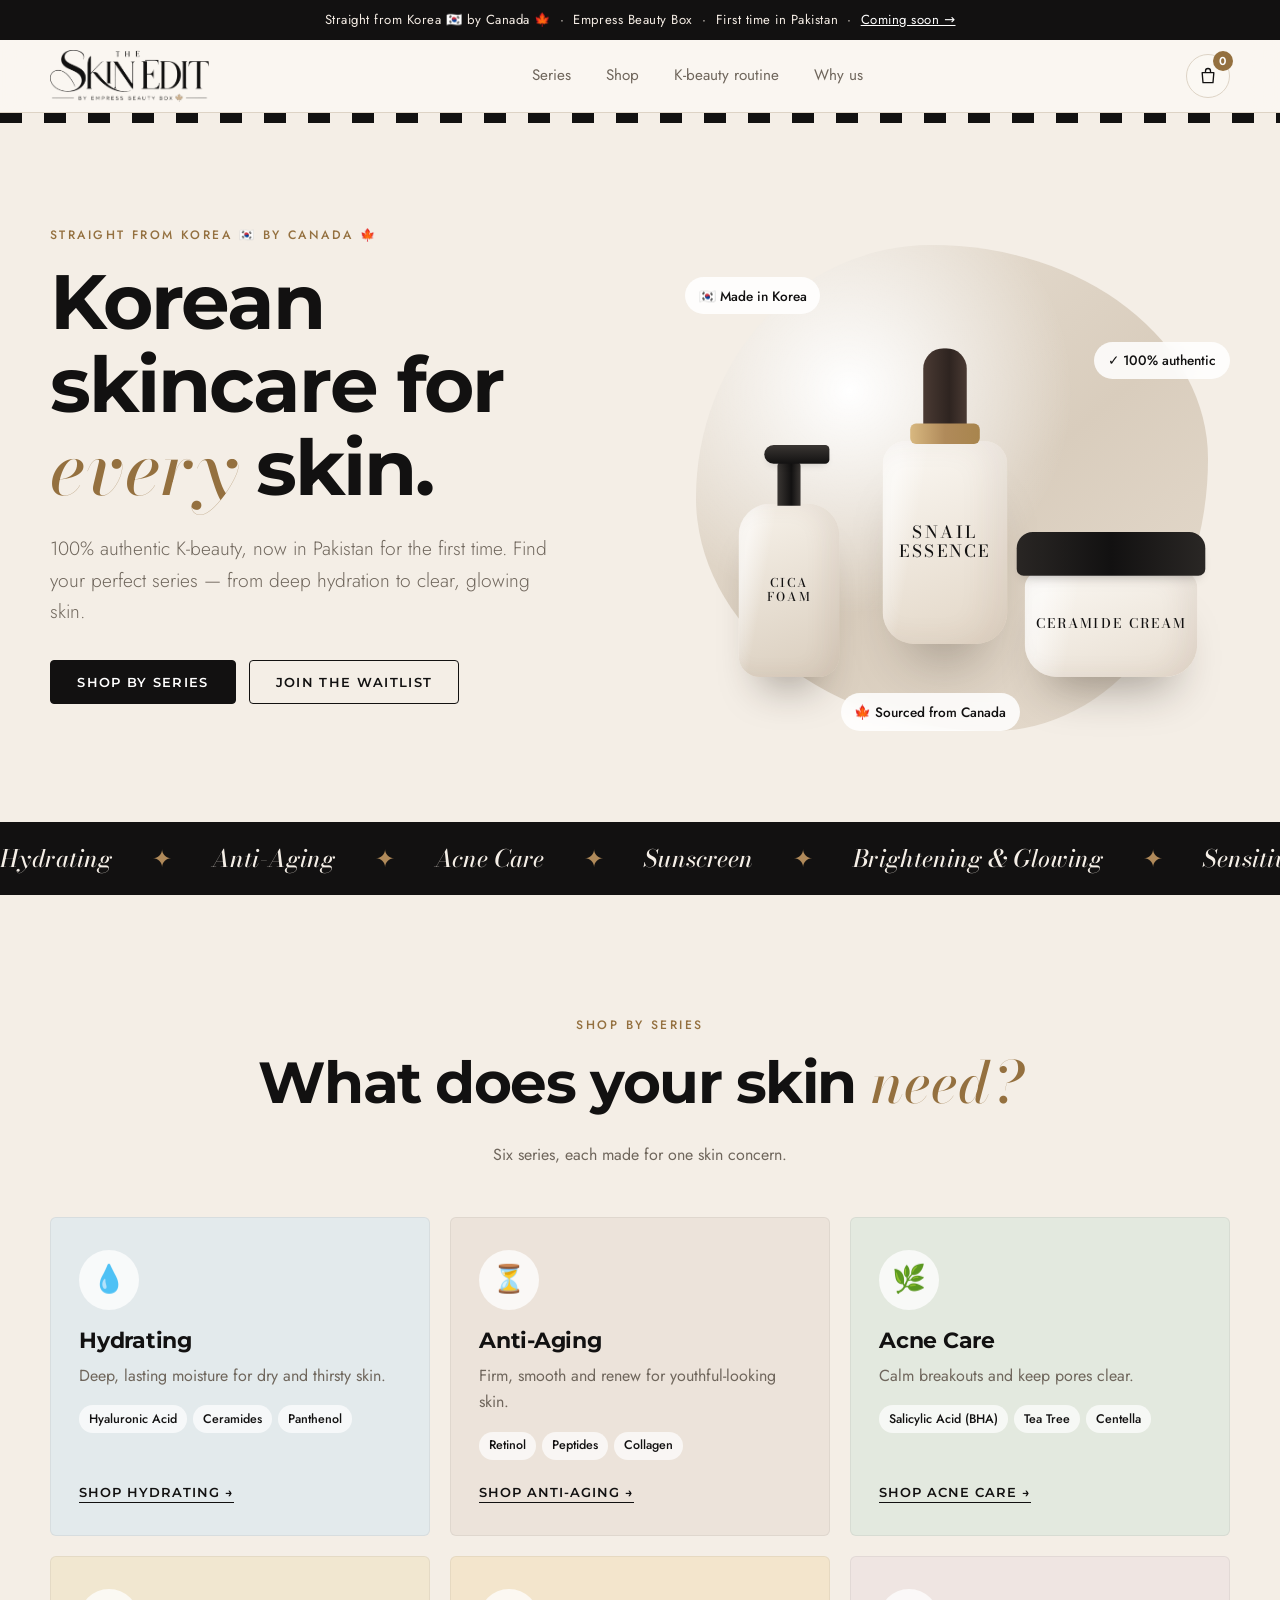
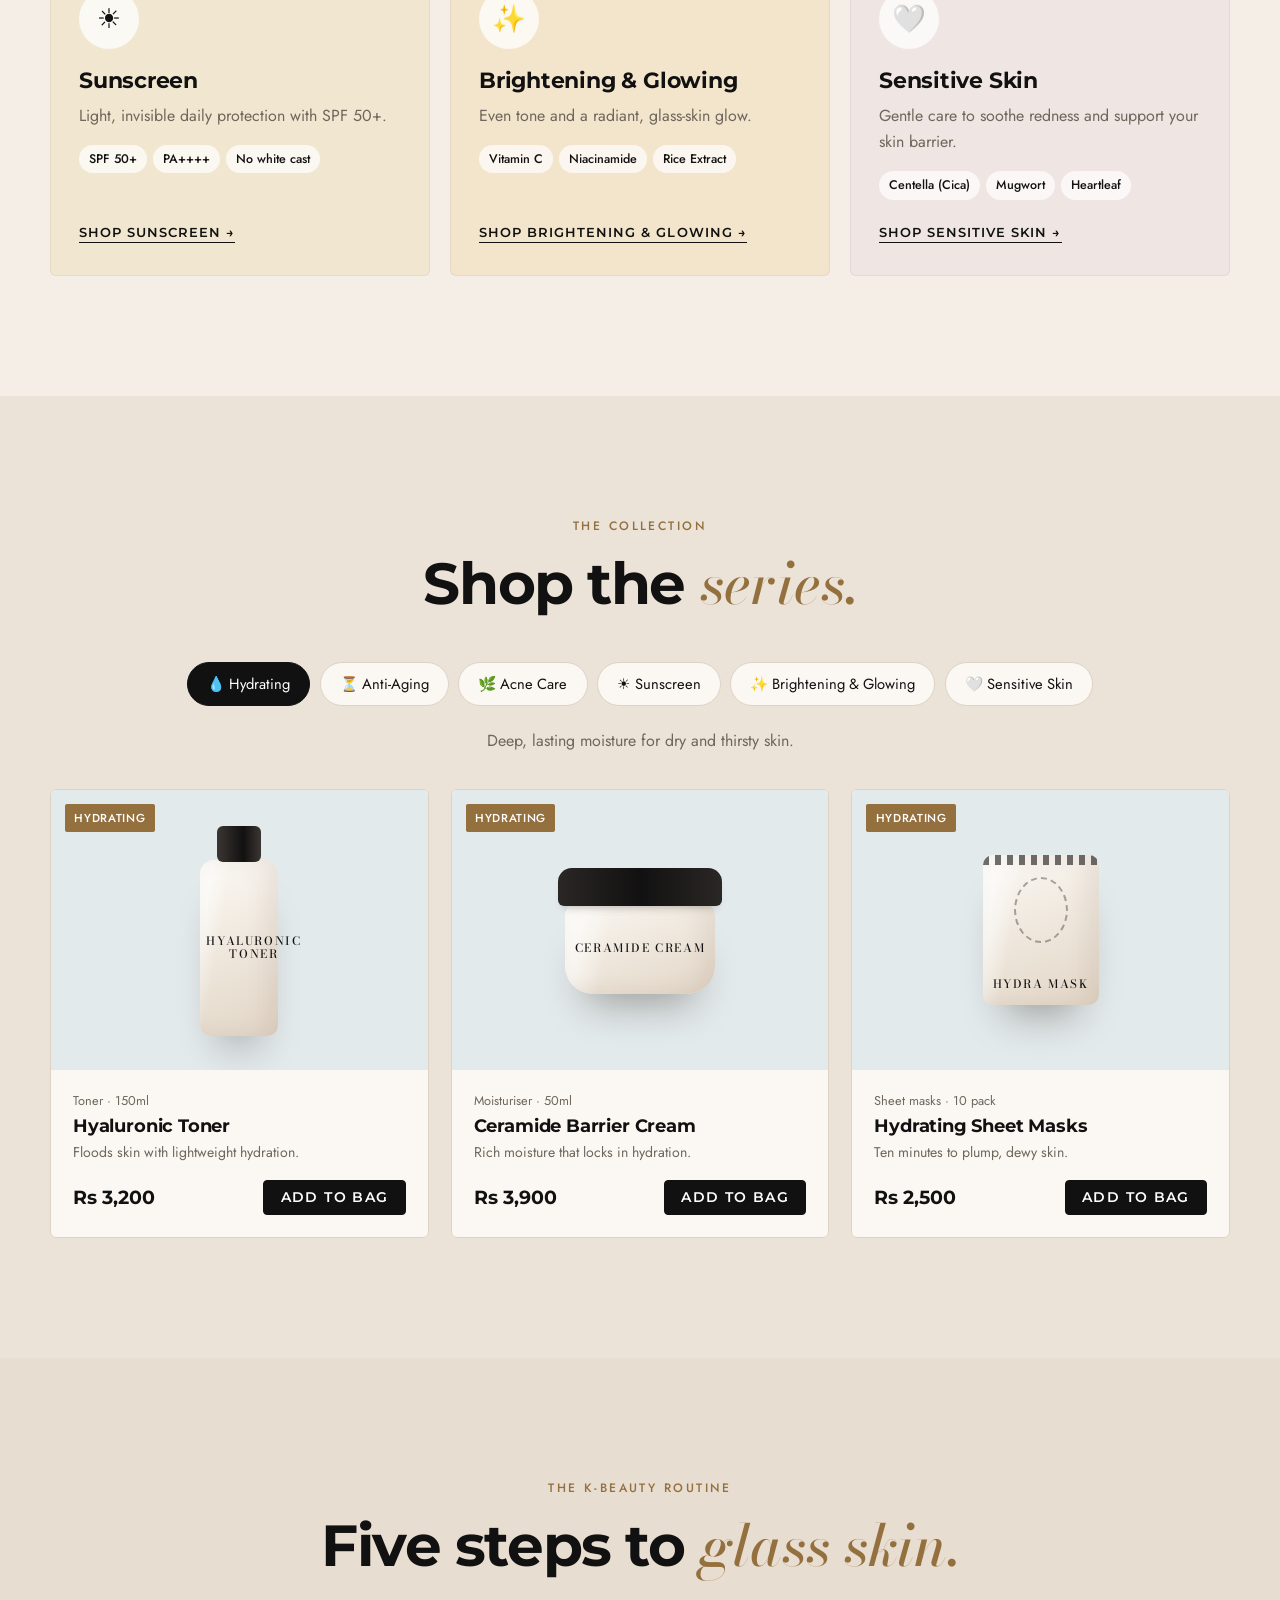
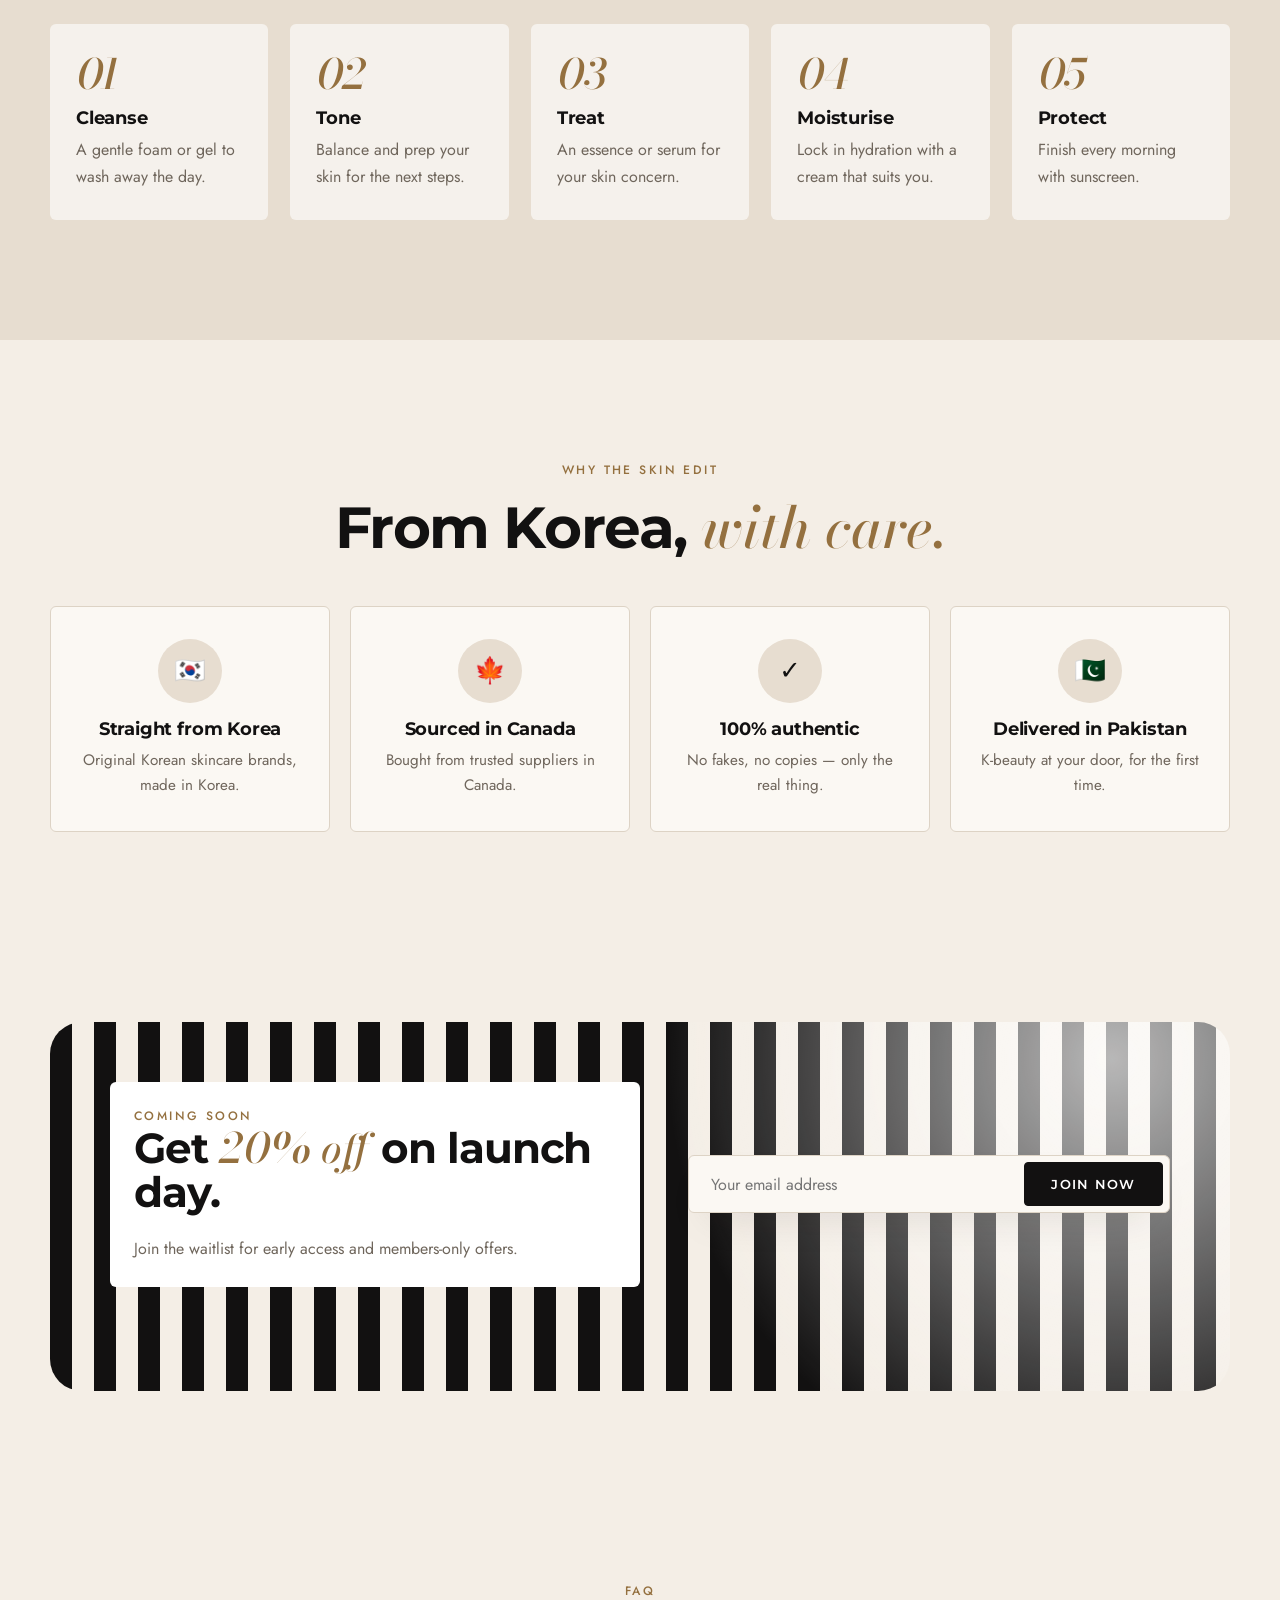
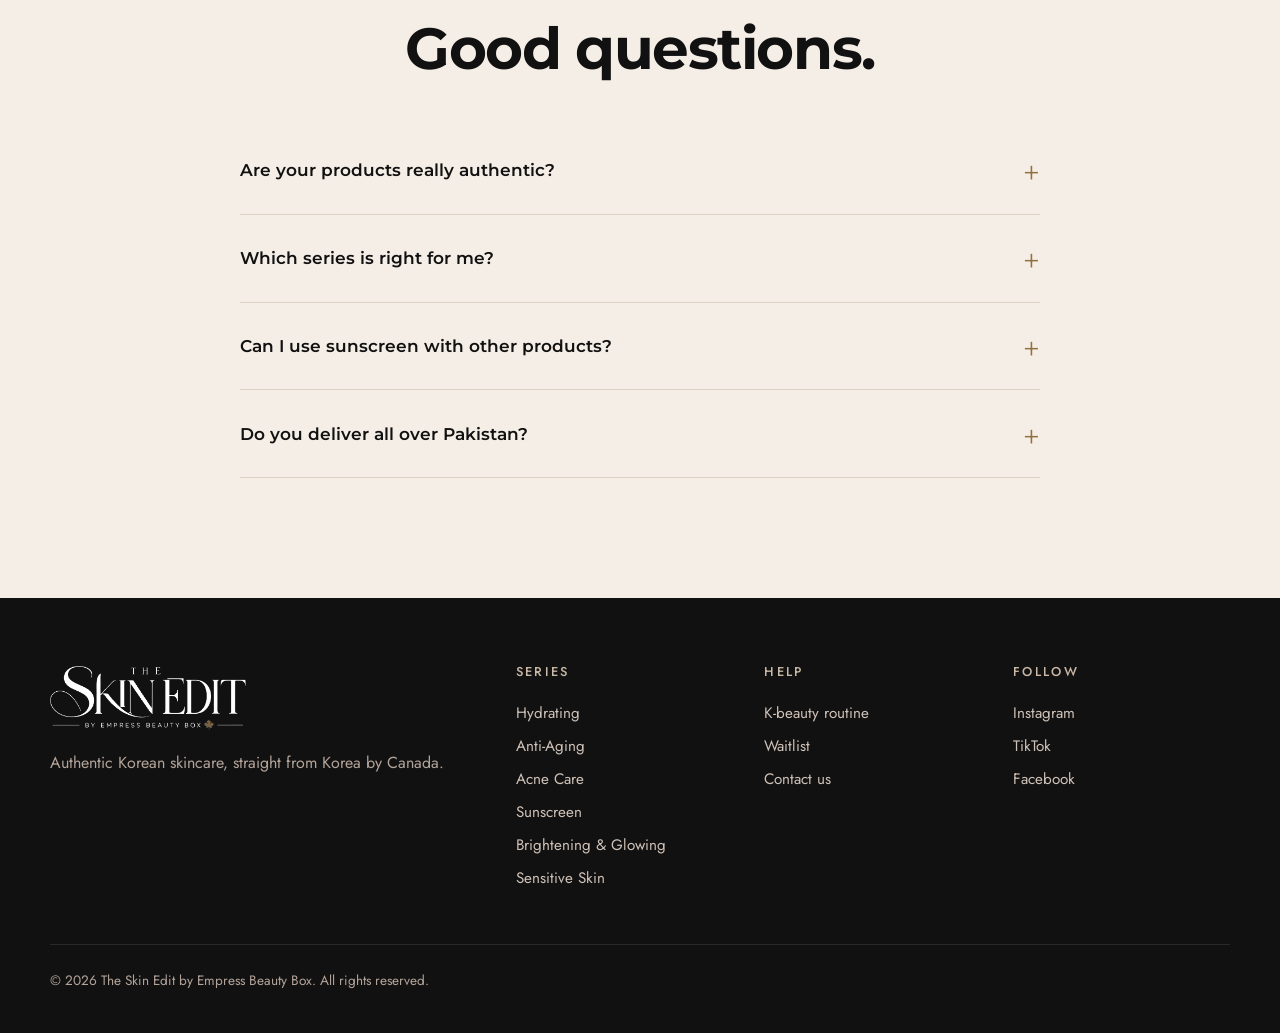
==== commit db3adc22: "Rebuild main page around skincare series Replace the old shop page with six series (Hydrating, Anti-" ====
--- a/index.html
+++ b/index.html
@@ -4,7 +4,7 @@
   <meta charset="utf-8" />
   <meta name="viewport" content="width=device-width, initial-scale=1" />
   <title>The Skin Edit by Empress Beauty Box — Authentic Korean Skincare in Pakistan</title>
-  <meta name="description" content="Gentle, effective skincare made with ingredients your skin loves. Serums, moisturisers, cleansers and SPF for every skin type." />
+  <meta name="description" content="100% authentic Korean skincare, straight from Korea by Canada. Shop by series: Hydrating, Anti-Aging, Acne Care, Sunscreen, Brightening & Glowing and Sensitive Skin." />
   <meta name="theme-color" content="#f4eee6" />
   <link rel="preconnect" href="https://fonts.googleapis.com" />
   <link rel="preconnect" href="https://fonts.gstatic.com" crossorigin />
@@ -19,10 +19,10 @@
     <div class="container nav__inner">
       <a href="#top" class="brand-img"><img src="images/logo.png" alt="The Skin Edit by Empress Beauty Box" width="695" height="227" /></a>
       <nav class="nav__links" id="navLinks" aria-label="Main">
+        <a href="#series">Series</a>
         <a href="#shop">Shop</a>
-        <a href="#quiz">Skin quiz</a>
-        <a href="#ingredients">Ingredients</a>
-        <a href="#reviews">Reviews</a>
+        <a href="#routine">K-beauty routine</a>
+        <a href="#why">Why us</a>
       </nav>
       <div class="nav__actions">
         <button class="bag" id="bagBtn" aria-label="Shopping bag, 0 items">
@@ -40,196 +40,101 @@
     <section class="hero">
       <div class="container hero__grid">
         <div class="hero__text">
-          <p class="eyebrow reveal">Clean · Vegan · Cruelty-free</p>
-          <h1 class="reveal">Skin that <em>glows,</em><br />naturally.</h1>
-          <p class="hero__sub reveal">Gentle, effective skincare made with ingredients your skin actually loves. Simple routines, real results — for every skin type.</p>
+          <p class="eyebrow reveal">Straight from Korea 🇰🇷 by Canada 🍁</p>
+          <h1 class="reveal">Korean skincare for <em>every</em> skin.</h1>
+          <p class="hero__sub reveal">100% authentic K-beauty, now in Pakistan for the first time. Find your perfect series — from deep hydration to clear, glowing skin.</p>
           <div class="hero__cta reveal">
-            <a href="#shop" class="btn">Shop bestsellers</a>
-            <a href="#quiz" class="btn btn--ghost">Find my routine</a>
-          </div>
-          <div class="hero__trust reveal">
-            <div class="stars" aria-label="Rated 4.9 out of 5">★★★★★</div>
-            <span><strong>4.9</strong> from 2,000+ happy customers</span>
+            <a href="#series" class="btn">Shop by series</a>
+            <a href="coming-soon.html" class="btn btn--ghost">Join the waitlist</a>
           </div>
         </div>
 
         <div class="hero__art reveal" aria-hidden="true">
           <div class="blob"></div>
-          <div class="pack pack--pump hero__p1" style="--c1:#f7f2ea;--c2:#d9cdbd"><span>Cloud<br />Cleanser</span></div>
-          <div class="pack pack--serum hero__p2" style="--c1:#fbf8f3;--c2:#e2d6c6"><span>Glow<br />Serum</span></div>
-          <div class="pack pack--jar hero__p3" style="--c1:#fbf8f3;--c2:#e7ddd0"><span>Velvet Cream</span></div>
-          <div class="float-tag float-tag--1">💧 Hyaluronic acid</div>
-          <div class="float-tag float-tag--2">🍊 Vitamin C</div>
-          <div class="float-tag float-tag--3">🌿 Fragrance-free</div>
+          <div class="pack pack--pump hero__p1" style="--c1:#f7f2ea;--c2:#d9cdbd"><span>Cica<br />Foam</span></div>
+          <div class="pack pack--serum hero__p2" style="--c1:#fbf8f3;--c2:#e2d6c6"><span>Snail<br />Essence</span></div>
+          <div class="pack pack--jar hero__p3" style="--c1:#fbf8f3;--c2:#e7ddd0"><span>Ceramide Cream</span></div>
+          <div class="float-tag float-tag--1">🇰🇷 Made in Korea</div>
+          <div class="float-tag float-tag--2">✓ 100% authentic</div>
+          <div class="float-tag float-tag--3">🍁 Sourced from Canada</div>
         </div>
       </div>
     </section>
 
     <!-- MARQUEE -->
-    <section class="marquee" aria-label="Benefits">
+    <section class="marquee" aria-label="Skincare series">
       <div class="marquee__track">
-        <span>Hydrating</span><span>✦</span><span>Brightening</span><span>✦</span><span>Calming</span><span>✦</span><span>Fragrance-free</span><span>✦</span><span>Non-comedogenic</span><span>✦</span><span>Vegan</span><span>✦</span>
-        <span aria-hidden="true">Hydrating</span><span aria-hidden="true">✦</span><span aria-hidden="true">Brightening</span><span aria-hidden="true">✦</span><span aria-hidden="true">Calming</span><span aria-hidden="true">✦</span><span aria-hidden="true">Fragrance-free</span><span aria-hidden="true">✦</span><span aria-hidden="true">Non-comedogenic</span><span aria-hidden="true">✦</span><span aria-hidden="true">Vegan</span><span aria-hidden="true">✦</span>
+        <span>Hydrating</span><span>✦</span><span>Anti-Aging</span><span>✦</span><span>Acne Care</span><span>✦</span><span>Sunscreen</span><span>✦</span><span>Brightening &amp; Glowing</span><span>✦</span><span>Sensitive Skin</span><span>✦</span>
+        <span aria-hidden="true">Hydrating</span><span aria-hidden="true">✦</span><span aria-hidden="true">Anti-Aging</span><span aria-hidden="true">✦</span><span aria-hidden="true">Acne Care</span><span aria-hidden="true">✦</span><span aria-hidden="true">Sunscreen</span><span aria-hidden="true">✦</span><span aria-hidden="true">Brightening &amp; Glowing</span><span aria-hidden="true">✦</span><span aria-hidden="true">Sensitive Skin</span><span aria-hidden="true">✦</span>
       </div>
     </section>
 
-    <!-- SHOP -->
-    <section class="section" id="shop">
+    <!-- SERIES -->
+    <section class="section" id="series">
       <div class="container">
-        <div class="section__head reveal">
-          <p class="eyebrow">Bestsellers</p>
-          <h2>Loved by skin, <em>everywhere.</em></h2>
+        <div class="section__head section__head--center reveal">
+          <p class="eyebrow">Shop by series</p>
+          <h2>What does your skin <em>need?</em></h2>
+          <p class="muted">Six series, each made for one skin concern.</p>
         </div>
-        <div class="products">
-          <article class="product reveal">
-            <div class="product__img" style="--bg:#ebe3d8">
-              <span class="badge">Bestseller</span>
-              <div class="pack pack--serum" style="--c1:#fbf8f3;--c2:#e2d6c6"><span>Glow<br />Serum</span></div>
-            </div>
-            <div class="product__body">
-              <p class="product__type">Vitamin C Serum · 30ml</p>
-              <h3>Glow Serum</h3>
-              <div class="product__rating"><span class="stars">★★★★★</span> 412 reviews</div>
-              <div class="product__foot"><span class="price">$38</span><button class="btn btn--small add" data-name="Glow Serum">Add to bag</button></div>
-            </div>
-          </article>
-          <article class="product reveal">
-            <div class="product__img" style="--bg:#ebe3d8">
-              <span class="badge badge--sage">New</span>
-              <div class="pack pack--jar" style="--c1:#fbf8f3;--c2:#e7ddd0"><span>Velvet Cream</span></div>
-            </div>
-            <div class="product__body">
-              <p class="product__type">Ceramide Moisturiser · 50ml</p>
-              <h3>Velvet Cream</h3>
-              <div class="product__rating"><span class="stars">★★★★★</span> 286 reviews</div>
-              <div class="product__foot"><span class="price">$42</span><button class="btn btn--small add" data-name="Velvet Cream">Add to bag</button></div>
-            </div>
-          </article>
-          <article class="product reveal">
-            <div class="product__img" style="--bg:#ebe3d8">
-              <div class="pack pack--pump" style="--c1:#f7f2ea;--c2:#d9cdbd"><span>Cloud<br />Cleanser</span></div>
-            </div>
-            <div class="product__body">
-              <p class="product__type">Gentle Gel Cleanser · 150ml</p>
-              <h3>Cloud Cleanser</h3>
-              <div class="product__rating"><span class="stars">★★★★☆</span> 198 reviews</div>
-              <div class="product__foot"><span class="price">$24</span><button class="btn btn--small add" data-name="Cloud Cleanser">Add to bag</button></div>
-            </div>
-          </article>
-          <article class="product reveal">
-            <div class="product__img" style="--bg:#ebe3d8">
-              <div class="pack pack--tube" style="--c1:#ffffff;--c2:#e9dfd4"><span>Daily<br />SPF 50</span></div>
-            </div>
-            <div class="product__body">
-              <p class="product__type">Invisible Sunscreen · 50ml</p>
-              <h3>Daily Shield SPF 50</h3>
-              <div class="product__rating"><span class="stars">★★★★★</span> 355 reviews</div>
-              <div class="product__foot"><span class="price">$32</span><button class="btn btn--small add" data-name="Daily Shield SPF 50">Add to bag</button></div>
-            </div>
-          </article>
+        <div class="series" id="seriesGrid"></div>
+      </div>
+    </section>
+
+    <!-- SHOP BY SERIES (tabs) -->
+    <section class="section section--tint" id="shop">
+      <div class="container">
+        <div class="section__head section__head--center reveal">
+          <p class="eyebrow">The collection</p>
+          <h2>Shop the <em>series.</em></h2>
+        </div>
+        <div class="chips chips--center reveal" role="tablist" aria-label="Skincare series" id="seriesTabs"></div>
+        <p class="series-intro reveal" id="seriesIntro"></p>
+        <div class="products" id="productGrid" role="tabpanel" aria-live="polite"></div>
+      </div>
+    </section>
+
+    <!-- K-BEAUTY ROUTINE -->
+    <section class="section section--rose" id="routine">
+      <div class="container">
+        <div class="section__head section__head--center reveal">
+          <p class="eyebrow">The K-beauty routine</p>
+          <h2>Five steps to <em>glass skin.</em></h2>
+        </div>
+        <ol class="steps steps--5">
+          <li class="step reveal"><span class="step__num">01</span><h3>Cleanse</h3><p>A gentle foam or gel to wash away the day.</p></li>
+          <li class="step reveal"><span class="step__num">02</span><h3>Tone</h3><p>Balance and prep your skin for the next steps.</p></li>
+          <li class="step reveal"><span class="step__num">03</span><h3>Treat</h3><p>An essence or serum for your skin concern.</p></li>
+          <li class="step reveal"><span class="step__num">04</span><h3>Moisturise</h3><p>Lock in hydration with a cream that suits you.</p></li>
+          <li class="step reveal"><span class="step__num">05</span><h3>Protect</h3><p>Finish every morning with sunscreen.</p></li>
+        </ol>
+      </div>
+    </section>
+
+    <!-- WHY US -->
+    <section class="section" id="why">
+      <div class="container">
+        <div class="section__head section__head--center reveal">
+          <p class="eyebrow">Why The Skin Edit</p>
+          <h2>From Korea, <em>with care.</em></h2>
+        </div>
+        <div class="why">
+          <div class="why__item reveal"><span>🇰🇷</span><h3>Straight from Korea</h3><p>Original Korean skincare brands, made in Korea.</p></div>
+          <div class="why__item reveal"><span>🍁</span><h3>Sourced in Canada</h3><p>Bought from trusted suppliers in Canada.</p></div>
+          <div class="why__item reveal"><span>✓</span><h3>100% authentic</h3><p>No fakes, no copies — only the real thing.</p></div>
+          <div class="why__item reveal"><span>🇵🇰</span><h3>Delivered in Pakistan</h3><p>K-beauty at your door, for the first time.</p></div>
         </div>
       </div>
     </section>
 
-    <!-- QUIZ / ROUTINE FINDER -->
-    <section class="section section--tint" id="quiz">
-      <div class="container quiz">
-        <div class="quiz__intro reveal">
-          <p class="eyebrow">Skin quiz</p>
-          <h2>What's your <em>skin type?</em></h2>
-          <p class="muted">Pick the one that sounds most like you and we'll build your perfect 3-step routine.</p>
-          <div class="chips" role="tablist" aria-label="Skin type">
-            <button class="chip is-active" role="tab" aria-selected="true" data-type="dry">Dry</button>
-            <button class="chip" role="tab" aria-selected="false" data-type="oily">Oily</button>
-            <button class="chip" role="tab" aria-selected="false" data-type="combo">Combination</button>
-            <button class="chip" role="tab" aria-selected="false" data-type="sensitive">Sensitive</button>
-          </div>
-        </div>
-        <div class="routine reveal" id="routine" role="tabpanel" aria-live="polite">
-          <p class="routine__desc" id="routineDesc"></p>
-          <ol class="routine__steps" id="routineSteps"></ol>
-          <a href="#shop" class="btn btn--block">Shop my routine</a>
-        </div>
-      </div>
-    </section>
-
-    <!-- INGREDIENTS -->
-    <section class="section" id="ingredients">
-      <div class="container">
-        <div class="section__head section__head--center reveal">
-          <p class="eyebrow">Hero ingredients</p>
-          <h2>Powered by <em>nature & science.</em></h2>
-        </div>
-        <div class="ingredients">
-          <article class="ing reveal"><div class="ing__icon" style="--c:#e7ddd0">🍊</div><h3>Vitamin C</h3><p>Brightens dull skin and helps even out tone for a radiant glow.</p></article>
-          <article class="ing reveal"><div class="ing__icon" style="--c:#e7ddd0">💧</div><h3>Hyaluronic Acid</h3><p>Holds moisture in your skin for plump, bouncy hydration all day.</p></article>
-          <article class="ing reveal"><div class="ing__icon" style="--c:#e7ddd0">✨</div><h3>Niacinamide</h3><p>Helps refine the look of pores and balance oily areas.</p></article>
-          <article class="ing reveal"><div class="ing__icon" style="--c:#e7ddd0">🌿</div><h3>Ceramides</h3><p>Support your skin's natural barrier so it stays soft and calm.</p></article>
-        </div>
-      </div>
-    </section>
-
-    <!-- ROUTINE STEPS -->
-    <section class="section section--rose">
-      <div class="container">
-        <div class="section__head section__head--center reveal">
-          <p class="eyebrow">The ritual</p>
-          <h2>Four steps to <em>happy skin.</em></h2>
-        </div>
-        <ol class="steps">
-          <li class="step reveal"><span class="step__num">01</span><h3>Cleanse</h3><p>Wash away the day without stripping your skin.</p></li>
-          <li class="step reveal"><span class="step__num">02</span><h3>Treat</h3><p>A few drops of serum target your skin's needs.</p></li>
-          <li class="step reveal"><span class="step__num">03</span><h3>Moisturise</h3><p>Lock in hydration for soft, smooth skin.</p></li>
-          <li class="step reveal"><span class="step__num">04</span><h3>Protect</h3><p>Finish every morning with SPF — the #1 anti-ageing step.</p></li>
-        </ol>
-      </div>
-    </section>
-
-    <!-- PROMISES -->
-    <section class="promises">
-      <div class="container promises__grid">
-        <div class="reveal"><span>🐰</span>Cruelty-free</div>
-        <div class="reveal"><span>🌱</span>100% vegan</div>
-        <div class="reveal"><span>♻️</span>Recyclable packaging</div>
-        <div class="reveal"><span>🚫</span>No parabens or sulphates</div>
-      </div>
-    </section>
-
-    <!-- REVIEWS -->
-    <section class="section" id="reviews">
-      <div class="container">
-        <div class="section__head section__head--center reveal">
-          <p class="eyebrow">Reviews</p>
-          <h2>Real people, <em>real glow.</em></h2>
-        </div>
-        <div class="reviews">
-          <figure class="review reveal">
-            <div class="stars">★★★★★</div>
-            <blockquote>“My skin has never felt this soft. The Glow Serum is now the first thing I reach for every morning.”</blockquote>
-            <figcaption><span class="avatar">AM</span><div><strong>Aisha M.</strong><span>Combination skin</span></div></figcaption>
-          </figure>
-          <figure class="review reveal">
-            <div class="stars">★★★★★</div>
-            <blockquote>“Finally a moisturiser that doesn't break me out. Gentle, light and it smells of nothing — perfect.”</blockquote>
-            <figcaption><span class="avatar">SL</span><div><strong>Sophie L.</strong><span>Sensitive skin</span></div></figcaption>
-          </figure>
-          <figure class="review reveal">
-            <div class="stars">★★★★★</div>
-            <blockquote>“The SPF is truly invisible — no white cast at all. I wear it every single day now.”</blockquote>
-            <figcaption><span class="avatar">NK</span><div><strong>Nadia K.</strong><span>Oily skin</span></div></figcaption>
-          </figure>
-        </div>
-      </div>
-    </section>
-
-    <!-- NEWSLETTER -->
+    <!-- WAITLIST -->
     <section class="section section--tight">
       <div class="container">
         <div class="club reveal">
           <div>
-            <p class="eyebrow">The Glow Club</p>
-            <h2>Get <em>10% off</em> your first order.</h2>
-            <p class="muted">Plus skincare tips, early access to new launches and members-only offers.</p>
+            <p class="eyebrow">Coming soon</p>
+            <h2>Get <em>20% off</em> on launch day.</h2>
+            <p class="muted">Join the waitlist for early access and members-only offers.</p>
           </div>
           <form class="subscribe" id="subscribe" novalidate>
             <label for="subEmail" class="sr-only">Email address</label>
@@ -249,10 +154,10 @@
           <h2>Good questions.</h2>
         </div>
         <div class="faq reveal">
-          <details><summary>Are your products good for sensitive skin?</summary><p>Yes — our formulas are fragrance-free and made to be gentle. As with any new skincare, we recommend a patch test first.</p></details>
-          <details><summary>How long until I see results?</summary><p>Many people notice softer, more hydrated skin within days. For tone and texture, give it 4–6 weeks of daily use.</p></details>
-          <details><summary>Can I use Vitamin C with other products?</summary><p>Absolutely. Apply it after cleansing in the morning, then follow with moisturiser and SPF.</p></details>
-          <details><summary>What is your return policy?</summary><p>Not in love? Return it within 30 days for a full refund — even if it's opened.</p></details>
+          <details><summary>Are your products really authentic?</summary><p>Yes. Every product is an original Korean brand, sourced from trusted suppliers in Canada.</p></details>
+          <details><summary>Which series is right for me?</summary><p>Pick the series that matches your main skin concern — for example Hydrating for dry skin, or Acne Care for breakouts. You can mix products from different series too.</p></details>
+          <details><summary>Can I use sunscreen with other products?</summary><p>Yes. Sunscreen is always the last step of your morning routine, after your moisturiser.</p></details>
+          <details><summary>Do you deliver all over Pakistan?</summary><p>Delivery details will be shared at launch. Join the waitlist to be the first to know.</p></details>
         </div>
       </div>
     </section>
@@ -262,13 +167,13 @@
     <div class="container footer__grid">
       <div>
         <a href="#top" class="brand-img"><img src="images/logo-white.png" alt="The Skin Edit by Empress Beauty Box" width="695" height="227" /></a>
-        <p class="muted">Clean skincare for your natural glow.</p>
+        <p class="muted">Authentic Korean skincare, straight from Korea by Canada.</p>
       </div>
-      <div><h4>Shop</h4><a href="#shop">Serums</a><a href="#shop">Moisturisers</a><a href="#shop">Cleansers</a><a href="#shop">SPF</a></div>
-      <div><h4>Help</h4><a href="#quiz">Skin quiz</a><a href="#">Shipping</a><a href="#">Returns</a><a href="mailto:hello@theskinedit.pk">Contact us</a></div>
-      <div><h4>Follow</h4><a href="#">Instagram</a><a href="#">TikTok</a><a href="#">Pinterest</a></div>
+      <div><h4>Series</h4><a href="#shop" data-series="hydrating">Hydrating</a><a href="#shop" data-series="anti-aging">Anti-Aging</a><a href="#shop" data-series="acne">Acne Care</a><a href="#shop" data-series="sunscreen">Sunscreen</a><a href="#shop" data-series="brightening">Brightening &amp; Glowing</a><a href="#shop" data-series="sensitive">Sensitive Skin</a></div>
+      <div><h4>Help</h4><a href="#routine">K-beauty routine</a><a href="coming-soon.html">Waitlist</a><a href="mailto:hello@theskinedit.pk">Contact us</a></div>
+      <div><h4>Follow</h4><a href="#">Instagram</a><a href="#">TikTok</a><a href="#">Facebook</a></div>
     </div>
-    <p class="container footer__bottom muted">© <span id="year"></span> The Skin Edit. All rights reserved.</p>
+    <p class="container footer__bottom muted">© <span id="year"></span> The Skin Edit by Empress Beauty Box. All rights reserved.</p>
   </footer>
 
   <div class="toast" id="toast" role="status" aria-live="polite"></div>
--- a/styles.css
+++ b/styles.css
@@ -100,8 +100,6 @@
 .hero h1 { font-size: clamp(2.8rem, 6vw, 5.2rem); margin-bottom: 0.3em; }
 .hero__sub { font-size: clamp(1.05rem, 1.6vw, 1.2rem); color: var(--muted); max-width: 500px; font-weight: 300; }
 .hero__cta { display: flex; flex-wrap: wrap; gap: 0.8rem; margin: 2rem 0 2.2rem; }
-.hero__trust { display: flex; align-items: center; gap: 0.8rem; font-size: 0.92rem; color: var(--muted); flex-wrap: wrap; }
-.hero__trust strong { color: var(--text); }
 
 .hero__art { position: relative; height: 540px; }
 .blob {
@@ -154,6 +152,16 @@
 .pack--tube::before { bottom: -38px; width: 58px; height: 42px; border-radius: 6px 6px 14px 14px; background: linear-gradient(90deg, #3a3633, #121111 60%, #3a3633); }
 .pack--tube::after { top: 0; width: 100%; height: 12px; border-radius: 6px 6px 0 0; background: repeating-linear-gradient(90deg, rgba(0,0,0,0.06) 0 2px, transparent 2px 6px); }
 
+/* Extra Korean packaging shapes */
+.pack--toner { width: 78px; height: 176px; margin-top: 36px; border-radius: 14px 14px 10px 10px; }
+.pack--toner::before { top: -34px; width: 44px; height: 36px; border-radius: 6px; background: linear-gradient(90deg, #3a3633, #121111 60%, #3a3633); }
+.pack--mask { width: 116px; height: 150px; border-radius: 10px; align-content: end; padding-bottom: 14px; }
+.pack--mask::before { top: 22px; width: 54px; height: 66px; border-radius: 50%; border: 2px dashed rgba(18, 17, 17, 0.35); }
+.pack--mask::after { top: 0; width: 100%; height: 10px; border-radius: 10px 10px 0 0; background: repeating-linear-gradient(90deg, #121111 0 6px, transparent 6px 12px); opacity: 0.6; }
+.pack--cushion { width: 136px; height: 46px; margin-top: 34px; border-radius: 22px; }
+.pack--cushion::before { top: -32px; width: 136px; height: 36px; border-radius: 22px 22px 10px 10px; background: linear-gradient(90deg, #2a2725, #121111 50%, #2a2725); }
+.pack--cushion span { font-size: 0.62rem; }
+
 /* Marquee */
 .marquee { background: var(--text); color: var(--bg); padding: 18px 0; overflow: hidden; }
 .marquee__track { display: flex; width: max-content; gap: 2.5rem; animation: scroll 32s linear infinite; }
@@ -182,58 +190,60 @@
 .product__body { padding: 20px 22px 22px; }
 .product__type { font-size: 0.8rem; color: var(--muted); margin-bottom: 0.3rem; }
 .product__body h3 { margin-bottom: 0.3rem; }
-.product__rating { font-size: 0.82rem; color: var(--muted); margin-bottom: 1rem; }
 .product__foot { display: flex; justify-content: space-between; align-items: center; gap: 0.6rem; }
 .price { font: 700 1.2rem var(--display); }
 .add.is-added { background: var(--sage); border-color: var(--sage); }
 @media (max-width: 1000px) { .products { grid-template-columns: repeat(2, minmax(0, 1fr)); } }
 @media (max-width: 520px) { .products { grid-template-columns: minmax(0, 1fr); } }
 
-/* Quiz */
-.quiz { display: grid; grid-template-columns: 1fr 1fr; gap: clamp(32px, 6vw, 80px); align-items: center; }
-.chips { display: flex; flex-wrap: wrap; gap: 0.6rem; margin-top: 1.6rem; }
-.chip { padding: 0.65em 1.4em; border-radius: 999px; border: 1px solid var(--border); background: var(--surface); color: var(--text); cursor: pointer; font-size: 0.95rem; transition: all 0.25s var(--ease); }
-.chip:hover { border-color: var(--rose); }
-.chip.is-active { background: var(--rose); border-color: var(--rose); color: #fff; }
-.routine { background: var(--surface); border-radius: 28px; padding: clamp(24px, 4vw, 40px); box-shadow: var(--shadow); }
-.routine__desc { font: 500 italic 1.3rem/1.4 var(--serif); color: var(--rose-dark); }
-.routine__steps { list-style: none; padding: 0; margin: 0 0 1.6rem; display: grid; gap: 12px; }
-.routine__steps li { display: flex; align-items: center; gap: 1rem; padding: 14px; border-radius: 16px; background: var(--bg); animation: slideIn 0.5s var(--ease) both; }
-.routine__steps li:nth-child(2) { animation-delay: 0.08s; }
-.routine__steps li:nth-child(3) { animation-delay: 0.16s; }
-@keyframes slideIn { from { opacity: 0; transform: translateX(16px); } }
-.routine__num { width: 36px; height: 36px; flex-shrink: 0; border-radius: 50%; display: grid; place-items: center; background: var(--blush); color: #fff; font-weight: 600; font-size: 0.9rem; }
-.routine__steps strong { display: block; font-weight: 500; }
-.routine__steps small { color: var(--muted); font-size: 0.85rem; }
-@media (max-width: 860px) { .quiz { grid-template-columns: 1fr; } }
-
-/* Ingredients */
-.ingredients { display: grid; grid-template-columns: repeat(auto-fit, minmax(min(240px, 100%), 1fr)); gap: 22px; }
-.ing { text-align: center; padding: 34px 26px; border-radius: var(--radius); background: var(--surface); border: 1px solid var(--border); transition: transform 0.4s var(--ease); }
-.ing:hover { transform: translateY(-6px); }
+/* Icon circle */
 .ing__icon { width: 84px; height: 84px; margin: 0 auto 1.2rem; border-radius: 50%; display: grid; place-items: center; font-size: 2rem; background: var(--c); }
-.ing p { color: var(--muted); margin: 0; font-size: 0.95rem; }
+
+/* Series */
+.series { display: grid; grid-template-columns: repeat(3, minmax(0, 1fr)); gap: 20px; }
+.series__card { display: flex; flex-direction: column; padding: 32px 28px; border-radius: var(--radius); background: var(--tint); border: 1px solid rgba(18, 17, 17, 0.06); transition: transform 0.4s var(--ease), box-shadow 0.4s; }
+.series__card:hover { transform: translateY(-6px); box-shadow: var(--shadow); }
+.series__icon { width: 60px; height: 60px; display: grid; place-items: center; border-radius: 50%; background: rgba(255, 255, 255, 0.75); font-size: 1.7rem; margin-bottom: 1.2rem; }
+.series__card h3 { font-size: 1.35rem; }
+.series__card p { color: var(--muted); }
+.series__ing { list-style: none; padding: 0; margin: 0 0 1.6rem; display: flex; flex-wrap: wrap; gap: 6px; flex: 1; align-content: flex-start; }
+.series__ing li { padding: 0.3em 0.8em; border-radius: 999px; background: rgba(255, 255, 255, 0.7); font-size: 0.78rem; font-weight: 500; }
+.series__link { align-self: flex-start; font: 600 0.8rem var(--display); letter-spacing: 0.08em; text-transform: uppercase; border-bottom: 1px solid currentColor; padding-bottom: 2px; }
+.series__link:hover { color: var(--rose); }
+@media (max-width: 900px) { .series { grid-template-columns: repeat(2, minmax(0, 1fr)); } }
+@media (max-width: 560px) { .series { grid-template-columns: minmax(0, 1fr); } }
+
+/* Shop tabs */
+.chips { display: flex; flex-wrap: wrap; gap: 0.6rem; }
+.chips--center { justify-content: center; margin-bottom: 1.4rem; }
+.chip { padding: 0.65em 1.3em; border-radius: 999px; border: 1px solid var(--border); background: var(--surface); color: var(--text); cursor: pointer; font-size: 0.92rem; transition: all 0.25s var(--ease); }
+.chip:hover { border-color: var(--text); }
+.chip.is-active { background: var(--text); border-color: var(--text); color: #fff; }
+.series-intro { text-align: center; color: var(--muted); margin-bottom: 2.2rem; }
+#productGrid { grid-template-columns: repeat(3, minmax(0, 1fr)); }
+.product--in { animation: cardIn 0.6s var(--ease) both; }
+.product--in:nth-child(2) { animation-delay: 0.08s; }
+.product--in:nth-child(3) { animation-delay: 0.16s; }
+@keyframes cardIn { from { opacity: 0; transform: translateY(16px); } }
+.product__note { font-size: 0.88rem; color: var(--muted); margin-bottom: 1rem; }
+@media (max-width: 900px) { #productGrid { grid-template-columns: repeat(2, minmax(0, 1fr)); } }
+@media (max-width: 560px) { #productGrid { grid-template-columns: minmax(0, 1fr); } }
+
+/* Why us */
+.why { display: grid; grid-template-columns: repeat(4, minmax(0, 1fr)); gap: 20px; }
+.why__item { text-align: center; padding: 32px 22px; border-radius: var(--radius); background: var(--surface); border: 1px solid var(--border); }
+.why__item span { width: 64px; height: 64px; margin: 0 auto 1rem; display: grid; place-items: center; border-radius: 50%; background: var(--rose-bg); font-size: 1.6rem; font-weight: 700; }
+.why__item p { color: var(--muted); margin: 0; font-size: 0.95rem; }
+@media (max-width: 900px) { .why { grid-template-columns: repeat(2, minmax(0, 1fr)); } }
+@media (max-width: 480px) { .why { grid-template-columns: minmax(0, 1fr); } }
 
 /* Steps */
+.steps.steps--5 { grid-template-columns: repeat(5, minmax(0, 1fr)); }
+@media (max-width: 1000px) { .steps.steps--5 { grid-template-columns: repeat(auto-fit, minmax(min(200px, 100%), 1fr)); } }
 .steps { list-style: none; padding: 0; margin: 0; display: grid; grid-template-columns: repeat(auto-fit, minmax(min(220px, 100%), 1fr)); gap: 22px; }
 .step { padding: 30px 26px; border-radius: var(--radius); background: rgba(255, 255, 255, 0.6); }
 .step__num { display: block; font: 500 italic 2.6rem/1 var(--serif); color: var(--rose); margin-bottom: 0.8rem; }
 .step p { color: var(--muted); margin: 0; }
-
-/* Promises */
-.promises { border-block: 1px solid var(--border); padding: 30px 0; }
-.promises__grid { display: grid; grid-template-columns: repeat(4, 1fr); gap: 16px; text-align: center; font-weight: 500; font-size: 0.95rem; }
-.promises__grid span { display: block; font-size: 1.6rem; margin-bottom: 0.3rem; }
-@media (max-width: 700px) { .promises__grid { grid-template-columns: repeat(2, 1fr); row-gap: 24px; } }
-
-/* Reviews */
-.reviews { display: grid; grid-template-columns: repeat(auto-fit, minmax(min(300px, 100%), 1fr)); gap: 22px; }
-.review { margin: 0; padding: 32px; border-radius: var(--radius); background: var(--surface); border: 1px solid var(--border); display: flex; flex-direction: column; }
-.review blockquote { margin: 0.8rem 0 1.6rem; font: 500 1.35rem/1.4 var(--serif); flex: 1; }
-.review figcaption { display: flex; align-items: center; gap: 0.8rem; }
-.review figcaption strong { display: block; font-weight: 500; }
-.review figcaption span:not(.avatar) { color: var(--muted); font-size: 0.85rem; }
-.avatar { width: 44px; height: 44px; border-radius: 50%; display: grid; place-items: center; background: var(--blush); color: #fff; font-weight: 600; font-size: 0.85rem; flex-shrink: 0; }
 
 /* Glow Club */
 .club { display: grid; grid-template-columns: 1.1fr 1fr; gap: 24px 48px; align-items: center; padding: clamp(28px, 5vw, 60px); border-radius: 32px; background: radial-gradient(circle at 90% 10%, rgba(255,255,255,0.7), transparent 40%), var(--stripes); }
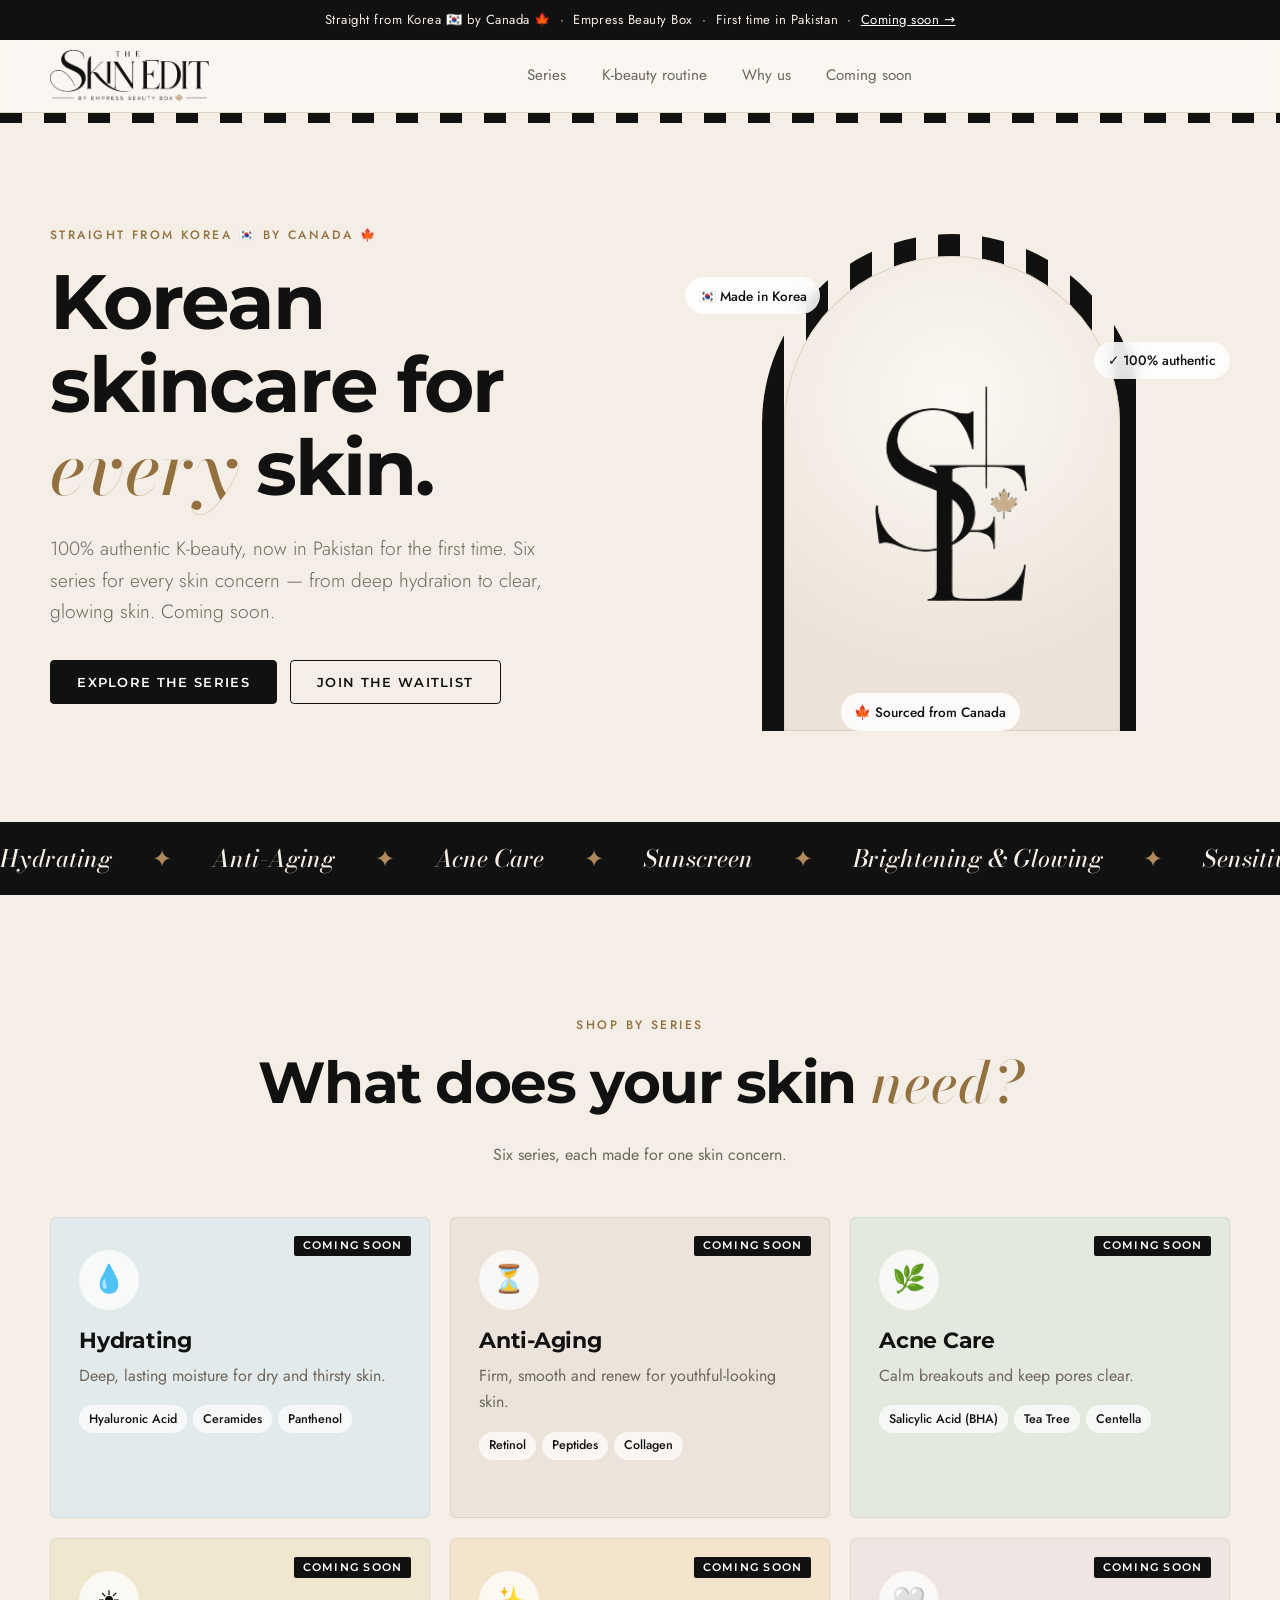
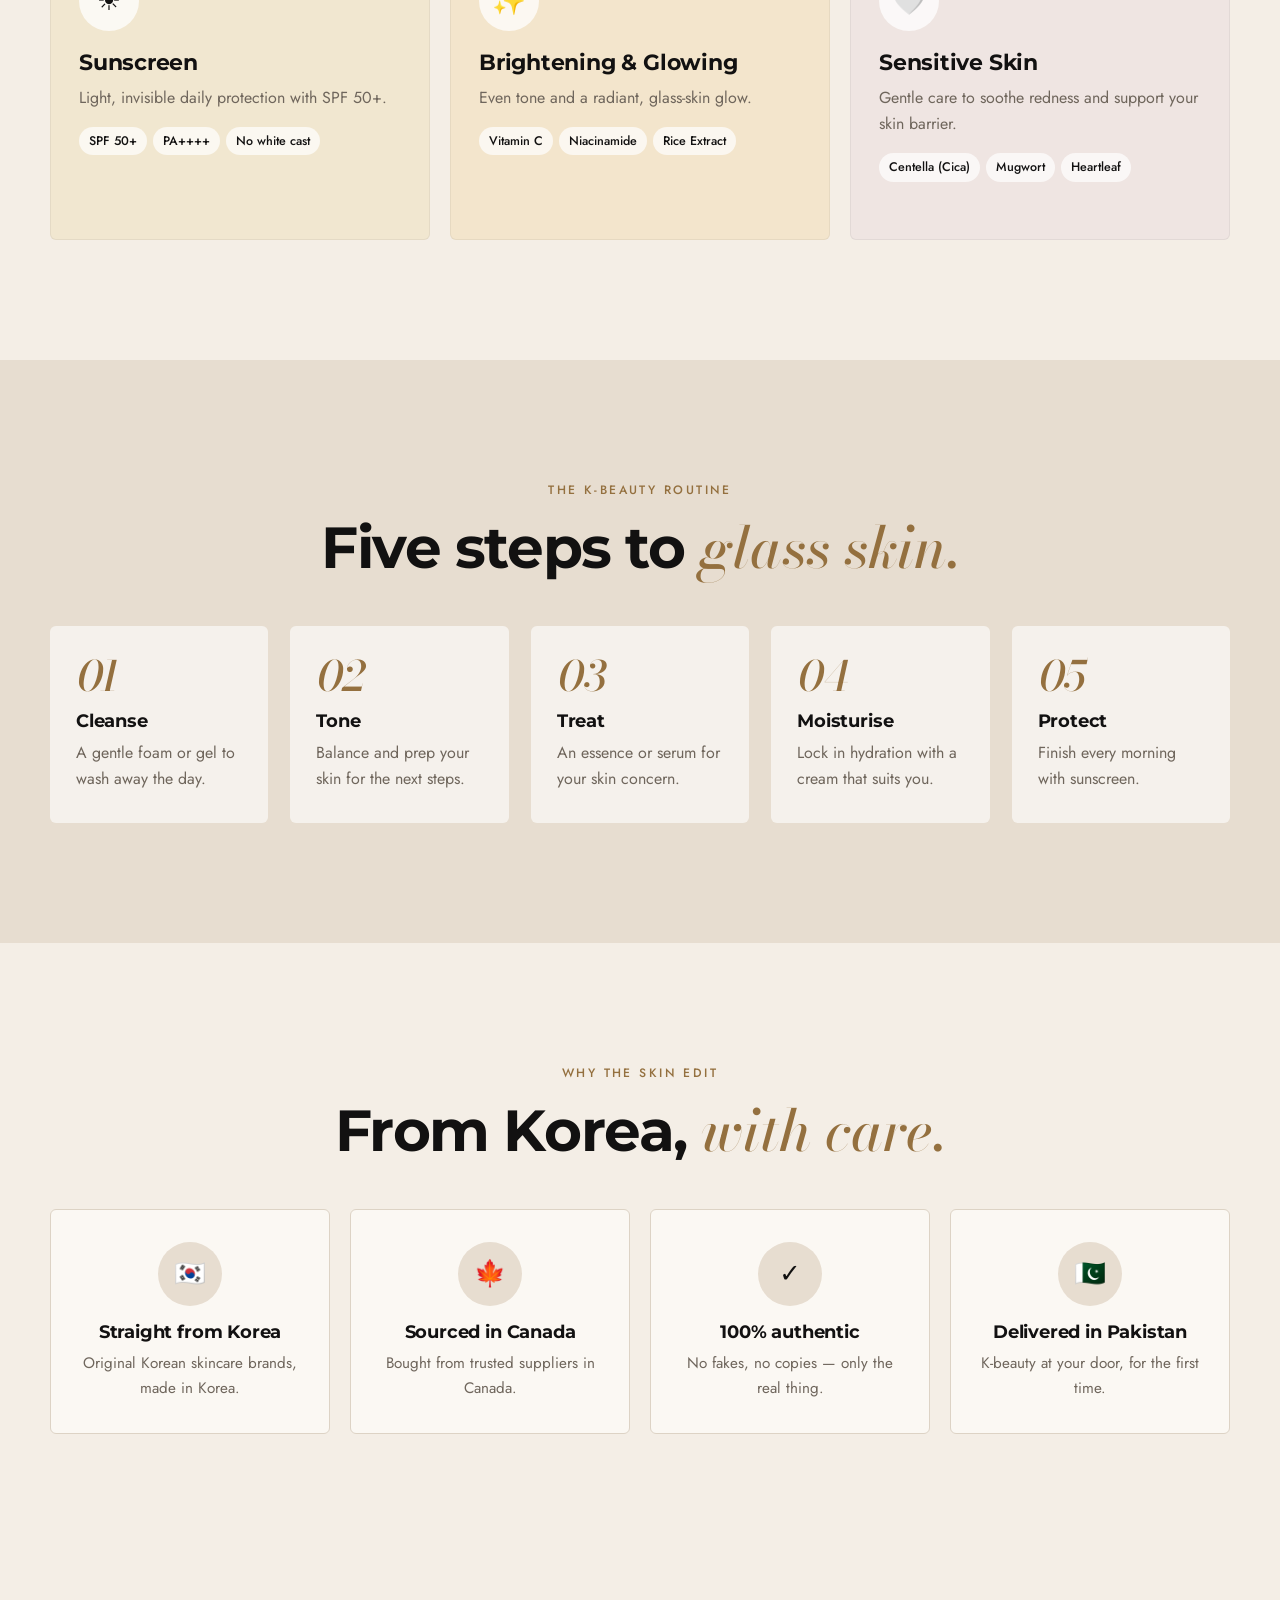
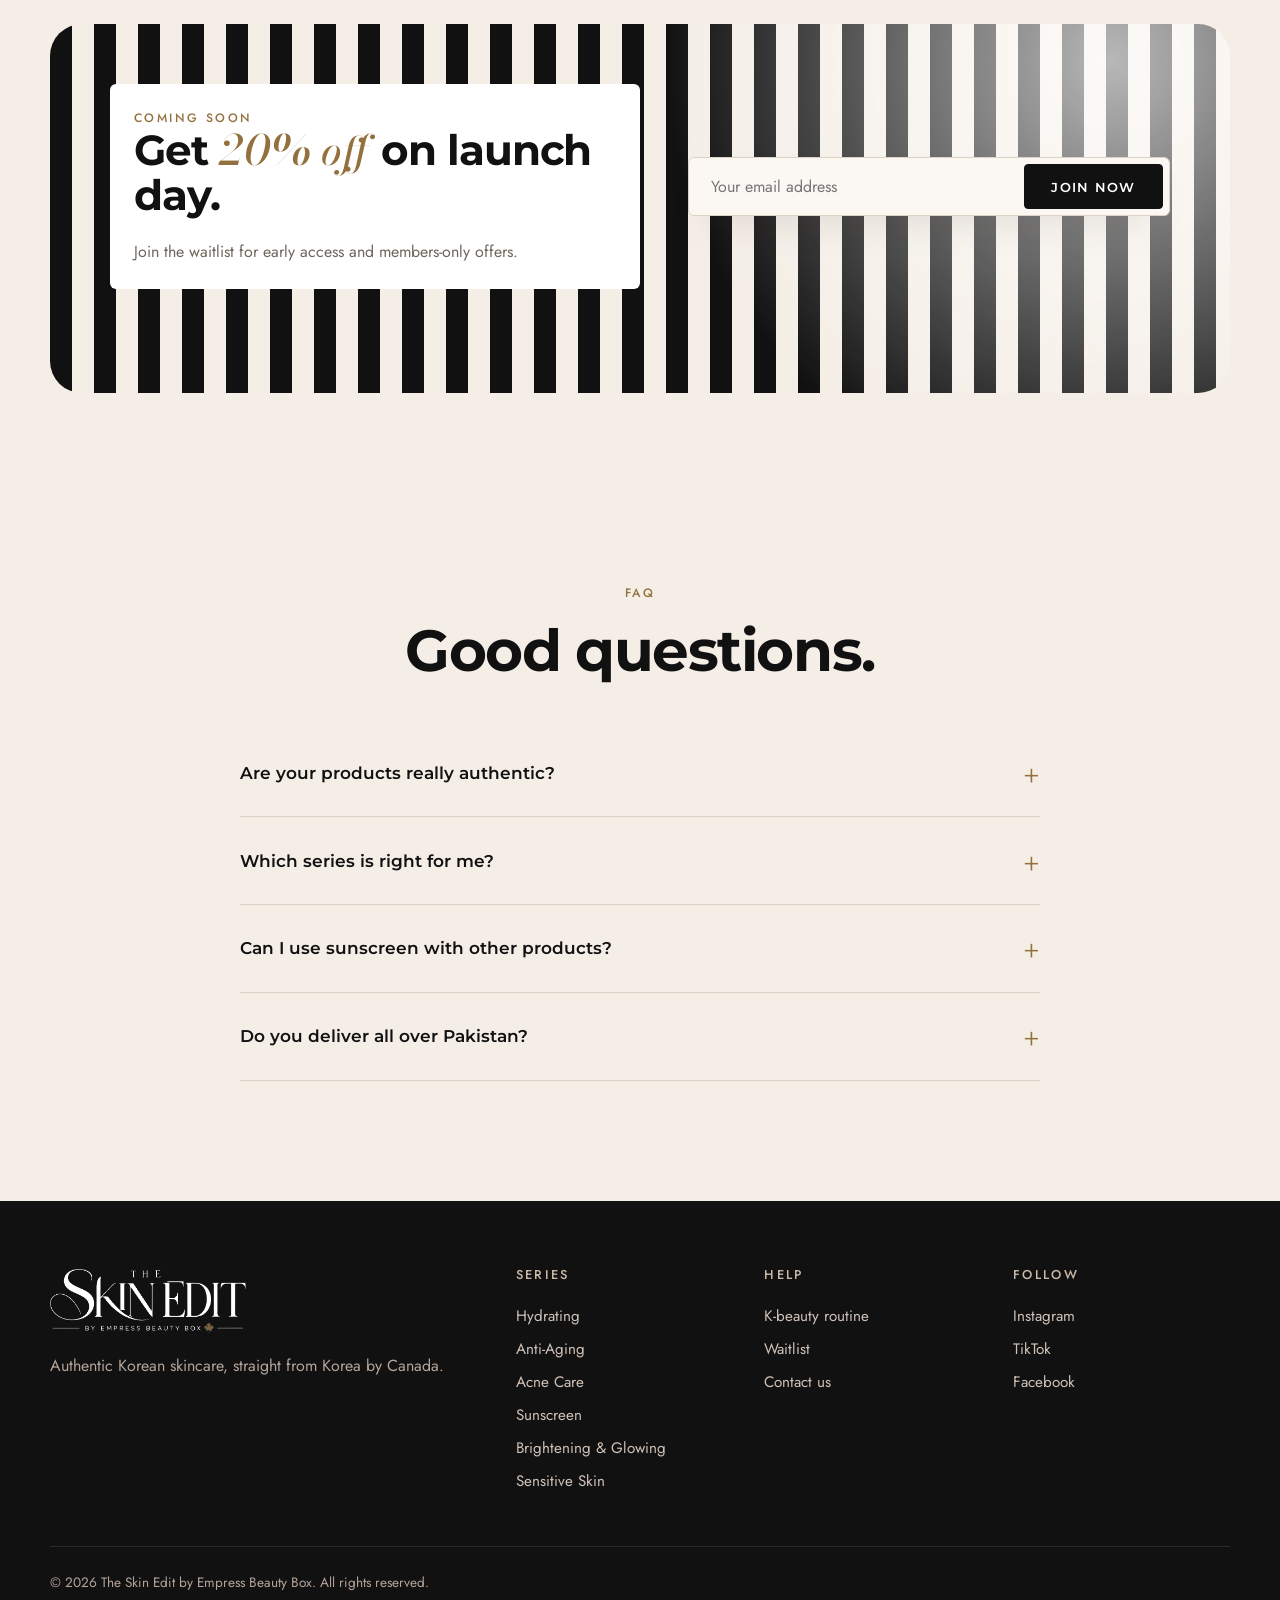
==== commit b7568a63: "Show series only, remove products and product illustrations Main page drops the product grid, bag an" ====
--- a/index.html
+++ b/index.html
@@ -20,15 +20,11 @@
       <a href="#top" class="brand-img"><img src="images/logo.png" alt="The Skin Edit by Empress Beauty Box" width="695" height="227" /></a>
       <nav class="nav__links" id="navLinks" aria-label="Main">
         <a href="#series">Series</a>
-        <a href="#shop">Shop</a>
         <a href="#routine">K-beauty routine</a>
         <a href="#why">Why us</a>
+        <a href="coming-soon.html">Coming soon</a>
       </nav>
       <div class="nav__actions">
-        <button class="bag" id="bagBtn" aria-label="Shopping bag, 0 items">
-          <svg viewBox="0 0 24 24" aria-hidden="true"><path d="M5 8h14l-1 12H6L5 8z"/><path d="M9 8V6a3 3 0 0 1 6 0v2"/></svg>
-          <span class="bag__count" id="bagCount">0</span>
-        </button>
         <button class="nav__toggle" id="navToggle" aria-label="Open menu" aria-expanded="false"><span></span><span></span></button>
       </div>
     </div>
@@ -42,18 +38,16 @@
         <div class="hero__text">
           <p class="eyebrow reveal">Straight from Korea 🇰🇷 by Canada 🍁</p>
           <h1 class="reveal">Korean skincare for <em>every</em> skin.</h1>
-          <p class="hero__sub reveal">100% authentic K-beauty, now in Pakistan for the first time. Find your perfect series — from deep hydration to clear, glowing skin.</p>
+          <p class="hero__sub reveal">100% authentic K-beauty, now in Pakistan for the first time. Six series for every skin concern — from deep hydration to clear, glowing skin. Coming soon.</p>
           <div class="hero__cta reveal">
-            <a href="#series" class="btn">Shop by series</a>
+            <a href="#series" class="btn">Explore the series</a>
             <a href="coming-soon.html" class="btn btn--ghost">Join the waitlist</a>
           </div>
         </div>
 
         <div class="hero__art reveal" aria-hidden="true">
-          <div class="blob"></div>
-          <div class="pack pack--pump hero__p1" style="--c1:#f7f2ea;--c2:#d9cdbd"><span>Cica<br />Foam</span></div>
-          <div class="pack pack--serum hero__p2" style="--c1:#fbf8f3;--c2:#e2d6c6"><span>Snail<br />Essence</span></div>
-          <div class="pack pack--jar hero__p3" style="--c1:#fbf8f3;--c2:#e7ddd0"><span>Ceramide Cream</span></div>
+          <div class="arch stripes"></div>
+          <div class="arch__inner"><img class="hero__mono" src="images/monogram.png" alt="" width="147" height="205" /></div>
           <div class="float-tag float-tag--1">🇰🇷 Made in Korea</div>
           <div class="float-tag float-tag--2">✓ 100% authentic</div>
           <div class="float-tag float-tag--3">🍁 Sourced from Canada</div>
@@ -77,20 +71,7 @@
           <h2>What does your skin <em>need?</em></h2>
           <p class="muted">Six series, each made for one skin concern.</p>
         </div>
-        <div class="series" id="seriesGrid"></div>
-      </div>
-    </section>
-
-    <!-- SHOP BY SERIES (tabs) -->
-    <section class="section section--tint" id="shop">
-      <div class="container">
-        <div class="section__head section__head--center reveal">
-          <p class="eyebrow">The collection</p>
-          <h2>Shop the <em>series.</em></h2>
-        </div>
-        <div class="chips chips--center reveal" role="tablist" aria-label="Skincare series" id="seriesTabs"></div>
-        <p class="series-intro reveal" id="seriesIntro"></p>
-        <div class="products" id="productGrid" role="tabpanel" aria-live="polite"></div>
+        <div class="series" data-series-grid></div>
       </div>
     </section>
 
@@ -169,15 +150,14 @@
         <a href="#top" class="brand-img"><img src="images/logo-white.png" alt="The Skin Edit by Empress Beauty Box" width="695" height="227" /></a>
         <p class="muted">Authentic Korean skincare, straight from Korea by Canada.</p>
       </div>
-      <div><h4>Series</h4><a href="#shop" data-series="hydrating">Hydrating</a><a href="#shop" data-series="anti-aging">Anti-Aging</a><a href="#shop" data-series="acne">Acne Care</a><a href="#shop" data-series="sunscreen">Sunscreen</a><a href="#shop" data-series="brightening">Brightening &amp; Glowing</a><a href="#shop" data-series="sensitive">Sensitive Skin</a></div>
+      <div><h4>Series</h4><a href="#series">Hydrating</a><a href="#series">Anti-Aging</a><a href="#series">Acne Care</a><a href="#series">Sunscreen</a><a href="#series">Brightening &amp; Glowing</a><a href="#series">Sensitive Skin</a></div>
       <div><h4>Help</h4><a href="#routine">K-beauty routine</a><a href="coming-soon.html">Waitlist</a><a href="mailto:hello@theskinedit.pk">Contact us</a></div>
       <div><h4>Follow</h4><a href="#">Instagram</a><a href="#">TikTok</a><a href="#">Facebook</a></div>
     </div>
     <p class="container footer__bottom muted">© <span id="year"></span> The Skin Edit by Empress Beauty Box. All rights reserved.</p>
   </footer>
 
-  <div class="toast" id="toast" role="status" aria-live="polite"></div>
-
+  <script src="series.js"></script>
   <script src="script.js"></script>
 </body>
 </html>
--- a/styles.css
+++ b/styles.css
@@ -64,18 +64,12 @@
 .nav { border-bottom: 1px solid var(--border) !important; position: sticky; top: 0; z-index: 50; background: rgba(251, 247, 243, 0.85); backdrop-filter: blur(14px); -webkit-backdrop-filter: blur(14px); border-bottom: 1px solid transparent; transition: border-color 0.3s; }
 .nav.is-scrolled { border-color: var(--border); }
 .nav__inner { display: flex; align-items: center; justify-content: space-between; height: 72px; }
-.logo { font: 600 1.7rem var(--serif); letter-spacing: 0.02em; }
-.logo span { font: 400 0.7rem var(--sans); letter-spacing: 0.3em; text-transform: uppercase; color: var(--rose); margin-left: 0.4em; }
 .nav__links { display: flex; gap: 2.2rem; font-size: 0.95rem; }
 .nav__links a { position: relative; color: var(--muted); transition: color 0.2s; }
 .nav__links a::after { content: ""; position: absolute; left: 0; right: 0; bottom: -4px; height: 1px; background: var(--rose); transform: scaleX(0); transition: transform 0.3s var(--ease); }
 .nav__links a:hover { color: var(--text); }
 .nav__links a:hover::after { transform: scaleX(1); }
 .nav__actions { display: flex; align-items: center; gap: 0.5rem; }
-.bag { position: relative; width: 44px; height: 44px; border-radius: 50%; border: 1px solid var(--border); background: var(--surface); cursor: pointer; display: grid; place-items: center; color: var(--text); }
-.bag svg { width: 20px; height: 20px; fill: none; stroke: currentColor; stroke-width: 1.6; stroke-linejoin: round; }
-.bag__count { position: absolute; top: -4px; right: -4px; min-width: 20px; height: 20px; padding: 0 5px; border-radius: 999px; background: var(--rose); color: #fff; font-size: 0.72rem; font-weight: 600; display: grid; place-items: center; transition: transform 0.3s var(--ease); }
-.bag__count.bump { transform: scale(1.35); }
 .nav__toggle { display: none; background: none; border: 0; width: 44px; height: 44px; cursor: pointer; position: relative; }
 .nav__toggle span { position: absolute; left: 11px; right: 11px; height: 1.5px; background: var(--text); transition: transform 0.3s var(--ease); }
 .nav__toggle span:first-child { top: 18px; }
@@ -101,17 +95,10 @@
 .hero__sub { font-size: clamp(1.05rem, 1.6vw, 1.2rem); color: var(--muted); max-width: 500px; font-weight: 300; }
 .hero__cta { display: flex; flex-wrap: wrap; gap: 0.8rem; margin: 2rem 0 2.2rem; }
 
-.hero__art { position: relative; height: 540px; }
-.blob {
-  position: absolute; inset: 6% 4% 4%; border-radius: 46% 54% 42% 58% / 52% 44% 56% 48%;
-  background: radial-gradient(circle at 30% 30%, #fff 0%, transparent 45%), linear-gradient(140deg, #ebe3d8, #d9cdbd 55%, #e7ddd0);
-  animation: morph 14s ease-in-out infinite;
-}
-@keyframes morph { 50% { border-radius: 58% 42% 55% 45% / 45% 58% 42% 55%; } }
-.hero__art .pack { position: absolute; bottom: 14%; transform-origin: bottom center; animation: bob 6s ease-in-out infinite; }
-.hero__art .hero__p1 { left: 12%; scale: 1.05; animation-delay: -2s !important; }
-.hero__art .hero__p2 { left: 41%; bottom: 20% !important; scale: 1.45; z-index: 2; }
-.hero__art .hero__p3 { right: 8%; scale: 1.15; animation-delay: -4s !important; }
+.hero__art { position: relative; height: 540px; display: grid; place-items: center; }
+.arch { position: absolute; bottom: 4%; width: min(380px, 84%); height: 92%; border-radius: 999px 999px 0 0; }
+.arch__inner { position: absolute; bottom: 4%; width: calc(min(380px, 84%) - 44px); height: calc(92% - 22px); border-radius: 999px 999px 0 0; background: radial-gradient(circle at 50% 30%, #fbf8f3, #ebe3d8 75%); overflow: hidden; display: flex; align-items: flex-end; justify-content: center; box-shadow: inset 0 0 0 1px var(--border); }
+.hero__mono { width: 46%; height: auto; margin: auto; animation: bob 6s ease-in-out infinite; }
 @keyframes bob { 50% { translate: 0 -12px; } }
 .float-tag { position: absolute; z-index: 3; padding: 0.55em 1em; border-radius: 999px; background: rgba(255, 255, 255, 0.85); backdrop-filter: blur(8px); box-shadow: var(--shadow); font-size: 0.85rem; font-weight: 500; white-space: nowrap; animation: bob 7s ease-in-out infinite; }
 .float-tag--1 { top: 12%; left: 2%; }
@@ -120,47 +107,11 @@
 @media (max-width: 900px) {
   .hero__grid { grid-template-columns: minmax(0, 1fr); }
   .hero__art { height: 420px; }
-  .hero__art .pack { scale: 0.85; }
-  .hero__art .hero__p2 { scale: 1.15; }
 }
 @media (max-width: 480px) {
   .hero__art { height: 360px; }
-  .hero__art .pack { scale: 0.7; }
-  .hero__art .hero__p1 { left: 4%; }
-  .hero__art .hero__p2 { left: 36%; scale: 0.95; }
-  .hero__art .hero__p3 { right: 0; }
   .float-tag { font-size: 0.75rem; }
 }
-
-/* Product packaging (pure CSS illustrations) */
-.pack {
-  position: relative; display: grid; place-items: center; text-align: center;
-  background: linear-gradient(100deg, rgba(255,255,255,0.55) 0 12%, transparent 30%), linear-gradient(160deg, var(--c1), var(--c2));
-  box-shadow: inset -12px 0 22px rgba(90, 50, 35, 0.08), 0 30px 40px -22px rgba(40, 30, 20, 0.4);
-}
-.pack span { font: 500 0.72rem/1.15 var(--serif); letter-spacing: 0.14em; text-transform: uppercase; color: #121111; padding: 0 6px; }
-.pack::before, .pack::after { content: ""; position: absolute; left: 50%; transform: translateX(-50%); }
-.pack--serum { width: 86px; height: 140px; margin-top: 70px; border-radius: 16px 16px 22px 22px; }
-.pack--serum::before { top: -64px; width: 30px; height: 56px; border-radius: 14px 14px 4px 4px; background: linear-gradient(90deg, #4a3a33, #2e2420 60%, #4a3a33); }
-.pack--serum::after { top: -12px; width: 48px; height: 14px; border-radius: 4px; background: linear-gradient(90deg, #d8b880, var(--gold), #a8854d); }
-.pack--pump { width: 96px; height: 165px; margin-top: 62px; border-radius: 30px 30px 20px 20px; }
-.pack--pump::before { top: -40px; width: 22px; height: 42px; background: linear-gradient(90deg, #3a3633, #121111 60%, #3a3633); border-radius: 4px 4px 0 0; }
-.pack--pump::after { top: -56px; width: 62px; height: 18px; border-radius: 9px 4px 4px 9px; background: linear-gradient(#3a3633, #121111); transform: translateX(-38%); box-shadow: 0 4px 8px -4px rgba(0,0,0,0.2); }
-.pack--jar { width: 150px; height: 92px; margin-top: 36px; border-radius: 14px 14px 28px 28px; }
-.pack--jar::before { top: -34px; width: 164px; height: 38px; border-radius: 14px 14px 6px 6px; background: linear-gradient(90deg, #2a2725, #121111 50%, #2a2725); box-shadow: 0 6px 10px -6px rgba(0,0,0,0.3); }
-.pack--tube { width: 92px; height: 160px; margin-bottom: 40px; border-radius: 6px 6px 26px 26px; }
-.pack--tube::before { bottom: -38px; width: 58px; height: 42px; border-radius: 6px 6px 14px 14px; background: linear-gradient(90deg, #3a3633, #121111 60%, #3a3633); }
-.pack--tube::after { top: 0; width: 100%; height: 12px; border-radius: 6px 6px 0 0; background: repeating-linear-gradient(90deg, rgba(0,0,0,0.06) 0 2px, transparent 2px 6px); }
-
-/* Extra Korean packaging shapes */
-.pack--toner { width: 78px; height: 176px; margin-top: 36px; border-radius: 14px 14px 10px 10px; }
-.pack--toner::before { top: -34px; width: 44px; height: 36px; border-radius: 6px; background: linear-gradient(90deg, #3a3633, #121111 60%, #3a3633); }
-.pack--mask { width: 116px; height: 150px; border-radius: 10px; align-content: end; padding-bottom: 14px; }
-.pack--mask::before { top: 22px; width: 54px; height: 66px; border-radius: 50%; border: 2px dashed rgba(18, 17, 17, 0.35); }
-.pack--mask::after { top: 0; width: 100%; height: 10px; border-radius: 10px 10px 0 0; background: repeating-linear-gradient(90deg, #121111 0 6px, transparent 6px 12px); opacity: 0.6; }
-.pack--cushion { width: 136px; height: 46px; margin-top: 34px; border-radius: 22px; }
-.pack--cushion::before { top: -32px; width: 136px; height: 36px; border-radius: 22px 22px 10px 10px; background: linear-gradient(90deg, #2a2725, #121111 50%, #2a2725); }
-.pack--cushion span { font-size: 0.62rem; }
 
 /* Marquee */
 .marquee { background: var(--text); color: var(--bg); padding: 18px 0; overflow: hidden; }
@@ -178,56 +129,23 @@
 .section__head { margin-bottom: 3rem; }
 .section__head--center { text-align: center; }
 
-/* Products */
-.products { display: grid; grid-template-columns: repeat(4, minmax(0, 1fr)); gap: 22px; }
-.product { background: var(--surface); border-radius: var(--radius); overflow: hidden; border: 1px solid var(--border); transition: transform 0.4s var(--ease), box-shadow 0.4s; }
-.product:hover { transform: translateY(-6px); box-shadow: var(--shadow); }
-.product__img { position: relative; height: 280px; display: grid; place-items: center; background: var(--bg); overflow: hidden; }
-.product__img .pack { transition: transform 0.6s var(--ease); }
-.product:hover .product__img .pack { transform: scale(1.06) rotate(-3deg); }
-.badge { position: absolute; top: 14px; left: 14px; padding: 0.35em 0.8em; border-radius: 2px; background: var(--rose); color: #fff; font-size: 0.72rem; font-weight: 500; letter-spacing: 0.06em; text-transform: uppercase; }
-.badge--sage { background: var(--sage); }
-.product__body { padding: 20px 22px 22px; }
-.product__type { font-size: 0.8rem; color: var(--muted); margin-bottom: 0.3rem; }
-.product__body h3 { margin-bottom: 0.3rem; }
-.product__foot { display: flex; justify-content: space-between; align-items: center; gap: 0.6rem; }
-.price { font: 700 1.2rem var(--display); }
-.add.is-added { background: var(--sage); border-color: var(--sage); }
-@media (max-width: 1000px) { .products { grid-template-columns: repeat(2, minmax(0, 1fr)); } }
-@media (max-width: 520px) { .products { grid-template-columns: minmax(0, 1fr); } }
-
 /* Icon circle */
 .ing__icon { width: 84px; height: 84px; margin: 0 auto 1.2rem; border-radius: 50%; display: grid; place-items: center; font-size: 2rem; background: var(--c); }
 
 /* Series */
 .series { display: grid; grid-template-columns: repeat(3, minmax(0, 1fr)); gap: 20px; }
-.series__card { display: flex; flex-direction: column; padding: 32px 28px; border-radius: var(--radius); background: var(--tint); border: 1px solid rgba(18, 17, 17, 0.06); transition: transform 0.4s var(--ease), box-shadow 0.4s; }
+.series__card { position: relative; display: flex; flex-direction: column; padding: 32px 28px; border-radius: var(--radius); background: var(--tint); border: 1px solid rgba(18, 17, 17, 0.06); transition: transform 0.4s var(--ease), box-shadow 0.4s; }
 .series__card:hover { transform: translateY(-6px); box-shadow: var(--shadow); }
 .series__icon { width: 60px; height: 60px; display: grid; place-items: center; border-radius: 50%; background: rgba(255, 255, 255, 0.75); font-size: 1.7rem; margin-bottom: 1.2rem; }
 .series__card h3 { font-size: 1.35rem; }
 .series__card p { color: var(--muted); }
 .series__ing { list-style: none; padding: 0; margin: 0 0 1.6rem; display: flex; flex-wrap: wrap; gap: 6px; flex: 1; align-content: flex-start; }
 .series__ing li { padding: 0.3em 0.8em; border-radius: 999px; background: rgba(255, 255, 255, 0.7); font-size: 0.78rem; font-weight: 500; }
+.series__soon { position: absolute; top: 18px; right: 18px; padding: 0.35em 0.8em; border-radius: 2px; background: var(--text); color: #fff; font: 600 0.66rem var(--display); letter-spacing: 0.12em; text-transform: uppercase; }
 .series__link { align-self: flex-start; font: 600 0.8rem var(--display); letter-spacing: 0.08em; text-transform: uppercase; border-bottom: 1px solid currentColor; padding-bottom: 2px; }
 .series__link:hover { color: var(--rose); }
 @media (max-width: 900px) { .series { grid-template-columns: repeat(2, minmax(0, 1fr)); } }
 @media (max-width: 560px) { .series { grid-template-columns: minmax(0, 1fr); } }
-
-/* Shop tabs */
-.chips { display: flex; flex-wrap: wrap; gap: 0.6rem; }
-.chips--center { justify-content: center; margin-bottom: 1.4rem; }
-.chip { padding: 0.65em 1.3em; border-radius: 999px; border: 1px solid var(--border); background: var(--surface); color: var(--text); cursor: pointer; font-size: 0.92rem; transition: all 0.25s var(--ease); }
-.chip:hover { border-color: var(--text); }
-.chip.is-active { background: var(--text); border-color: var(--text); color: #fff; }
-.series-intro { text-align: center; color: var(--muted); margin-bottom: 2.2rem; }
-#productGrid { grid-template-columns: repeat(3, minmax(0, 1fr)); }
-.product--in { animation: cardIn 0.6s var(--ease) both; }
-.product--in:nth-child(2) { animation-delay: 0.08s; }
-.product--in:nth-child(3) { animation-delay: 0.16s; }
-@keyframes cardIn { from { opacity: 0; transform: translateY(16px); } }
-.product__note { font-size: 0.88rem; color: var(--muted); margin-bottom: 1rem; }
-@media (max-width: 900px) { #productGrid { grid-template-columns: repeat(2, minmax(0, 1fr)); } }
-@media (max-width: 560px) { #productGrid { grid-template-columns: minmax(0, 1fr); } }
 
 /* Why us */
 .why { display: grid; grid-template-columns: repeat(4, minmax(0, 1fr)); gap: 20px; }
@@ -282,10 +200,6 @@
 .footer__bottom { margin-top: 48px; padding-top: 24px; border-top: 1px solid rgba(255,255,255,0.1); font-size: 0.85rem; }
 @media (max-width: 760px) { .footer__grid { grid-template-columns: 1fr 1fr; } .footer__grid > div:first-child { grid-column: 1 / -1; } }
 
-/* Toast */
-.toast { position: fixed; left: 50%; bottom: 24px; z-index: 100; translate: -50% 20px; opacity: 0; pointer-events: none; padding: 0.9em 1.5em; border-radius: 999px; background: var(--text); color: #fff; font-size: 0.92rem; box-shadow: var(--shadow); transition: opacity 0.3s, translate 0.4s var(--ease); white-space: nowrap; }
-.toast.is-show { opacity: 1; translate: -50% 0; }
-
 /* Reveal */
 .reveal { opacity: 0; transform: translateY(26px); transition: opacity 0.9s var(--ease), transform 0.9s var(--ease); }
 .reveal.is-visible { opacity: 1; transform: none; }
@@ -295,20 +209,9 @@
   .reveal { opacity: 1; transform: none; }
 }
 
-/* Brand logo — The Skin Edit by Empress Beauty Box */
-.brand { display: inline-flex; flex-direction: column; align-items: center; line-height: 1; color: var(--text); text-align: center; }
-.brand__the { font: 500 0.62em var(--serif); text-transform: uppercase; letter-spacing: 0.5em; margin: 0 0 0.25em 0.5em; }
-.brand__name { font: 500 2em/0.95 var(--serif); letter-spacing: 0.02em; text-transform: uppercase; }
-.brand__name b { font-weight: 500; font-size: 1.22em; font-style: italic; }
-.brand__by { display: flex; align-items: center; gap: 0.6em; margin-top: 0.5em; font: 500 0.42em var(--sans); letter-spacing: 0.32em; text-transform: uppercase; white-space: nowrap; }
-.brand__by::before, .brand__by::after { content: ""; width: 2.2em; height: 1px; background: currentColor; opacity: 0.6; }
-.leaf { width: 1.3em; height: 1.3em; fill: var(--gold); flex-shrink: 0; }
-.nav .brand { font-size: 13px; }
-.footer .brand { color: #fff; font-size: 15px; }
+/* Stripe band */
+.stripe-band { height: 10px; background: var(--stripes); }
 .stripes { background: var(--stripes); }
-
-/* Sephora-style stripe band */
-.stripe-band { height: 10px; background: var(--stripes); }
 
 /* Extracted logo image */
 .brand-img { display: inline-block; line-height: 0; }
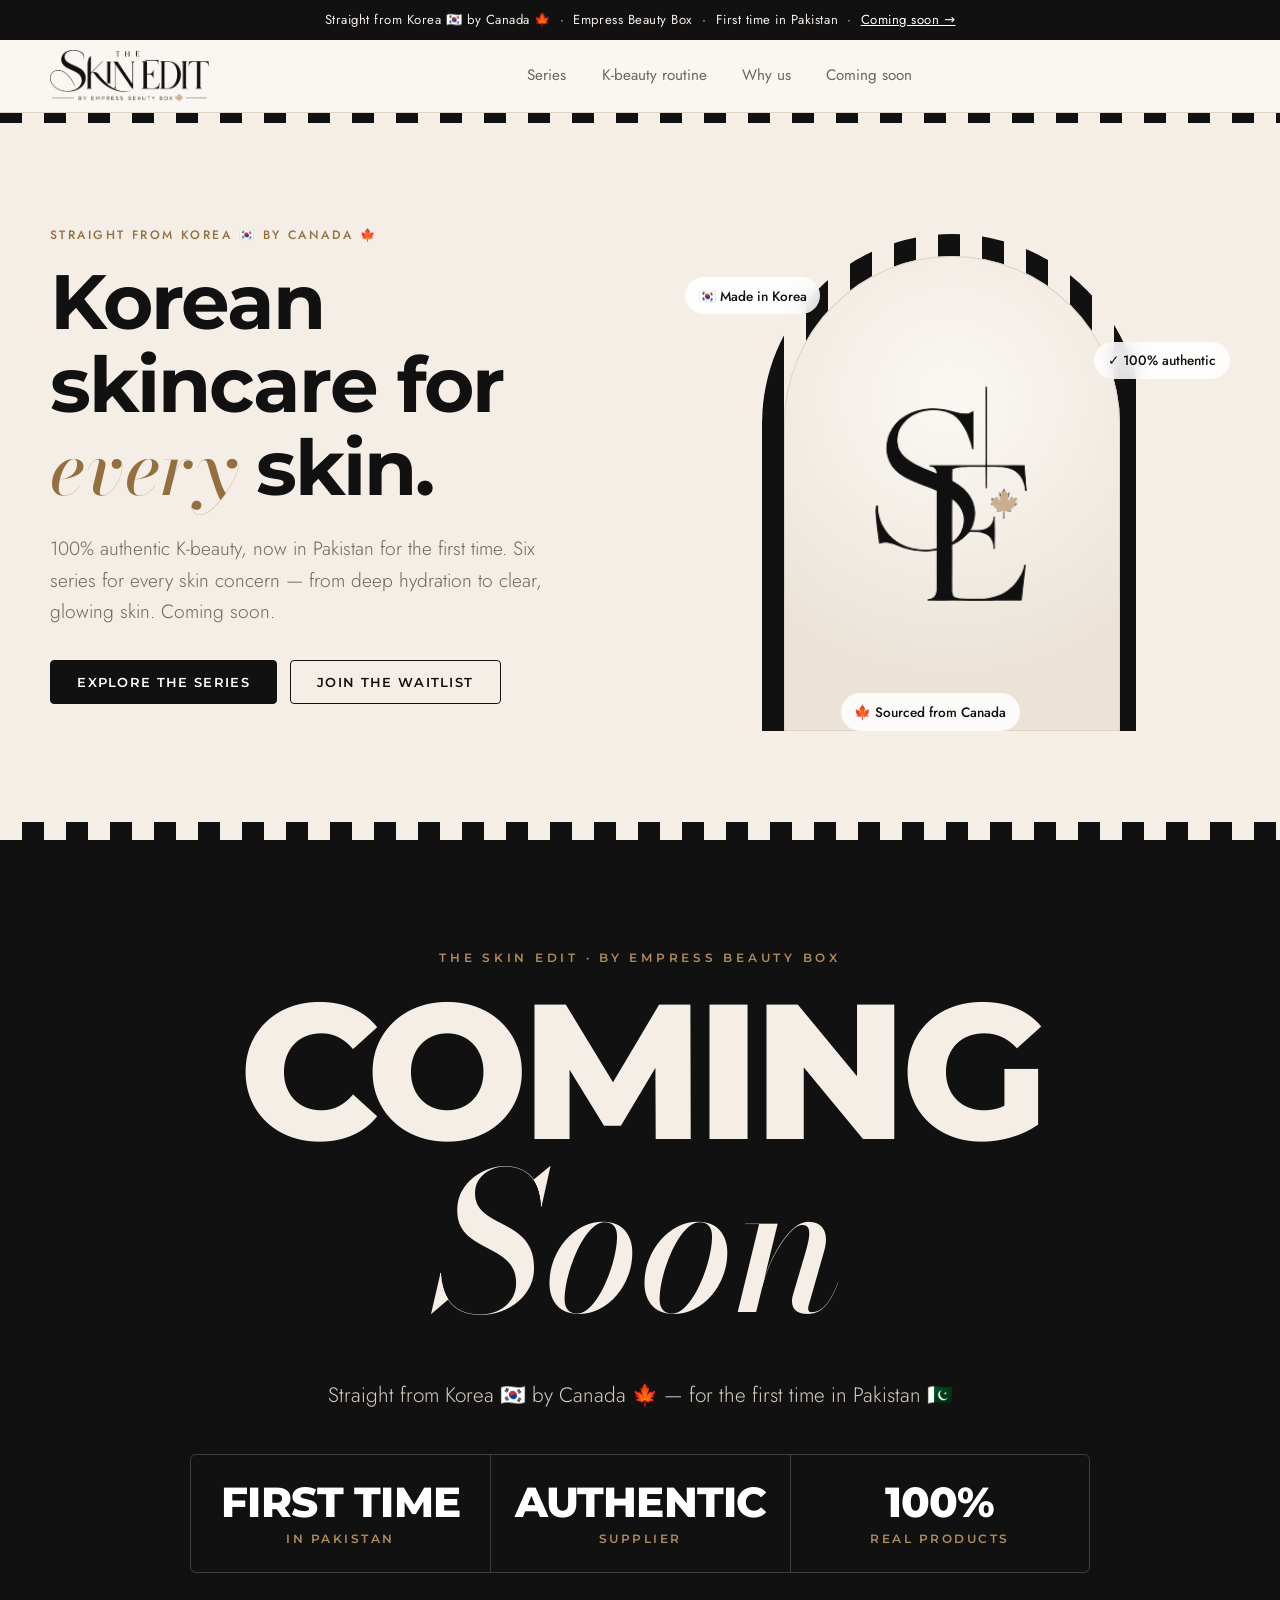
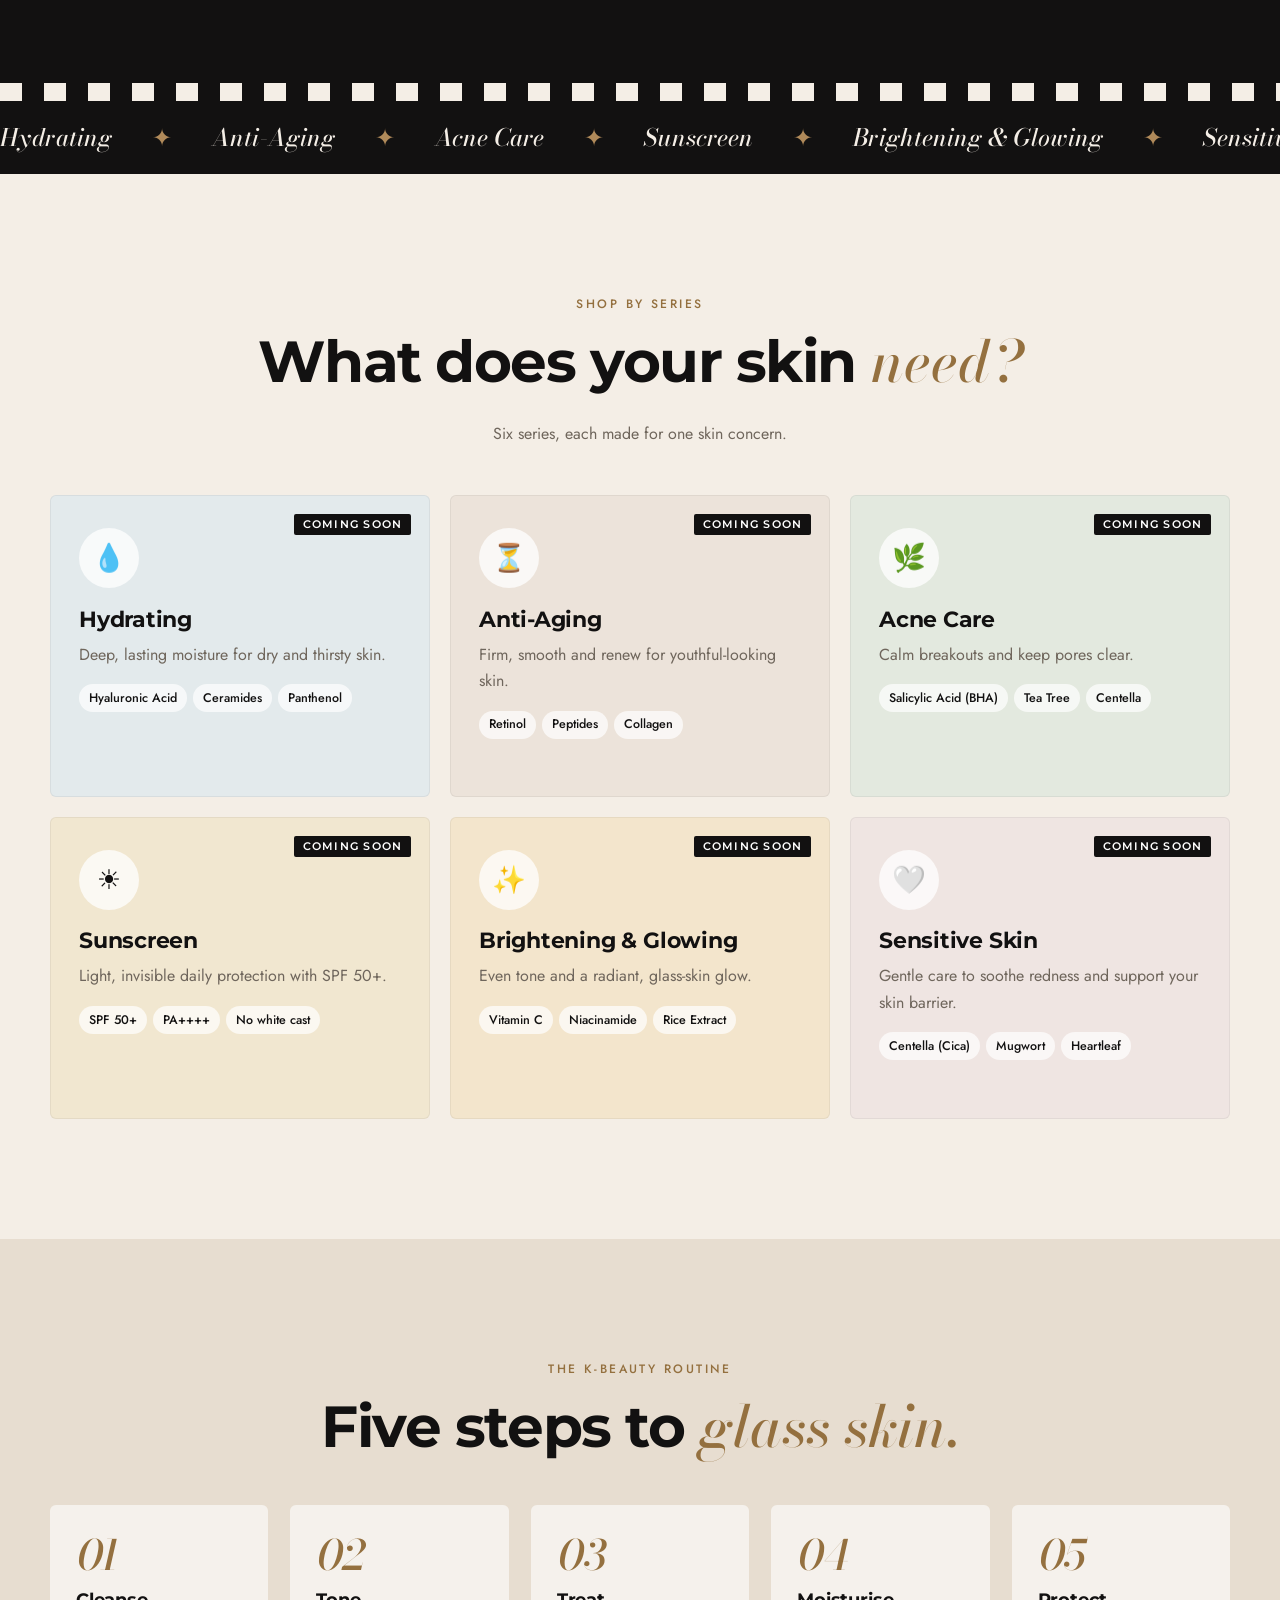
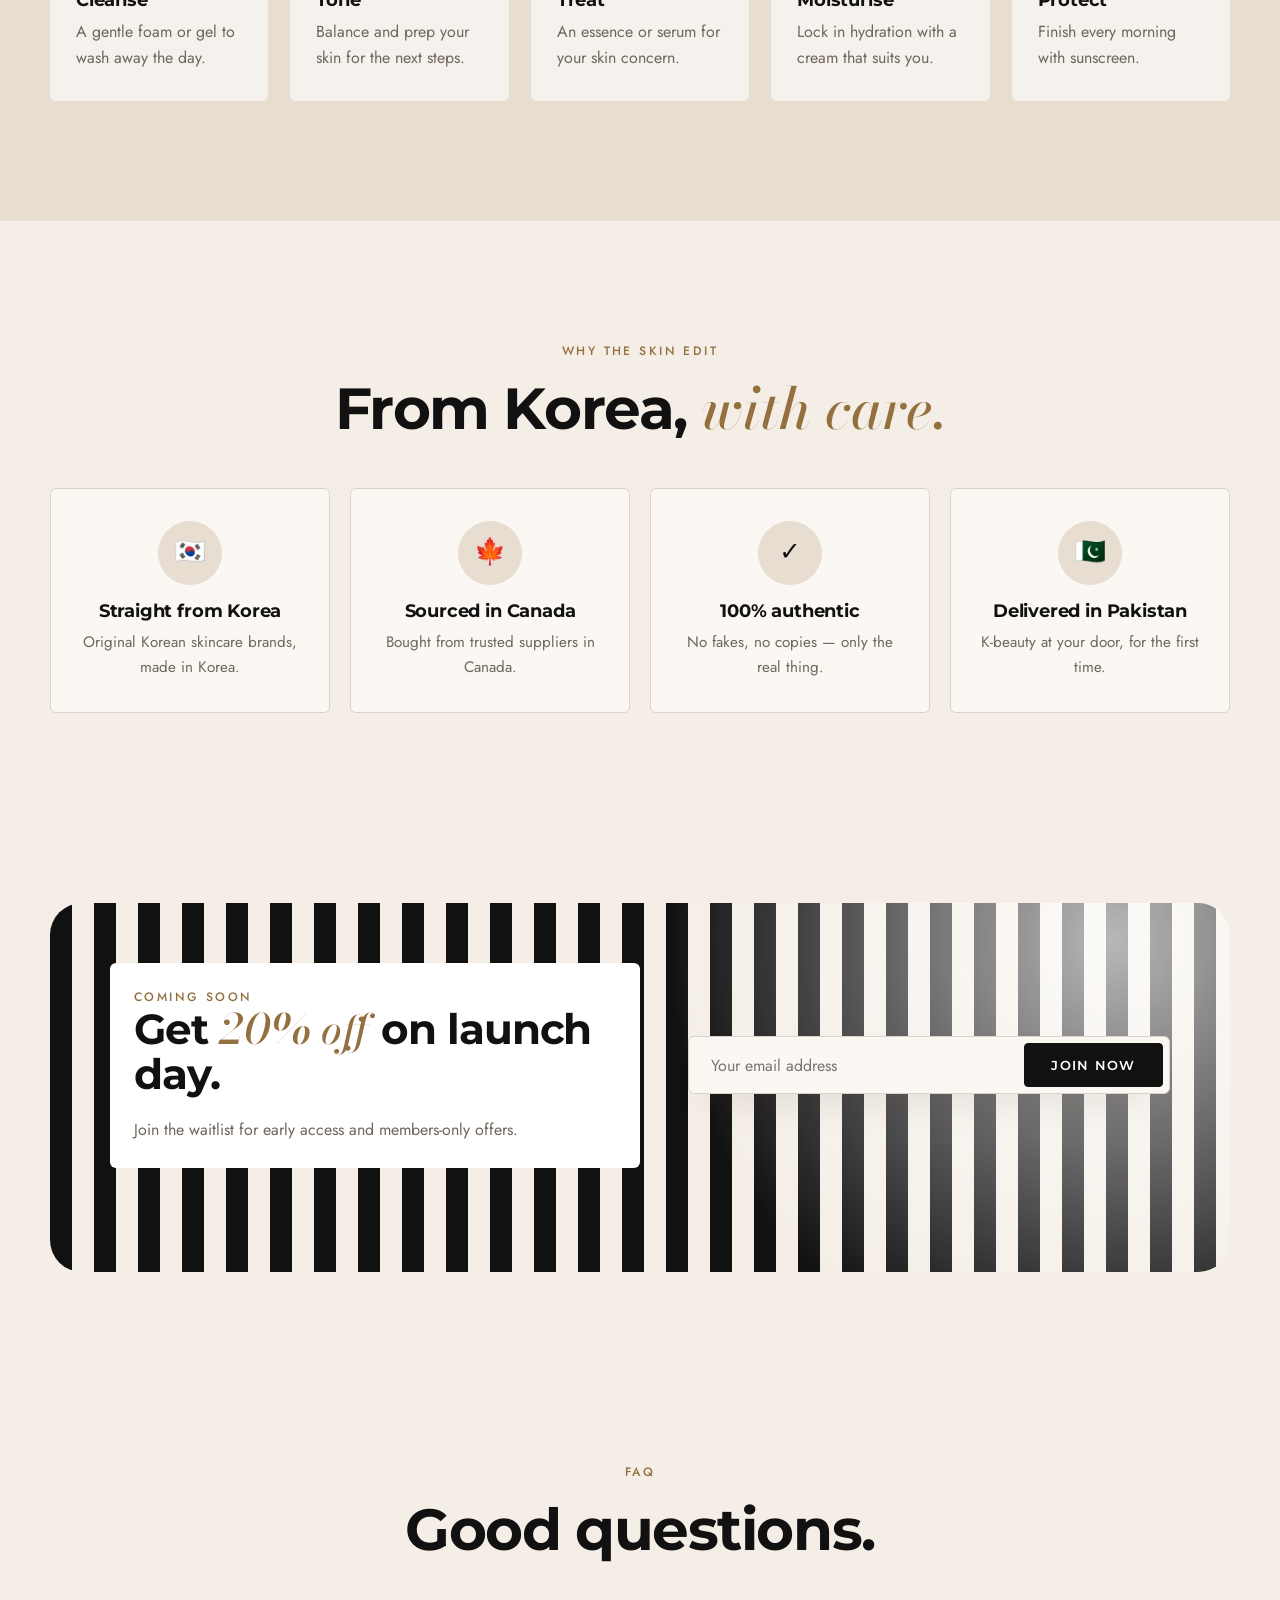
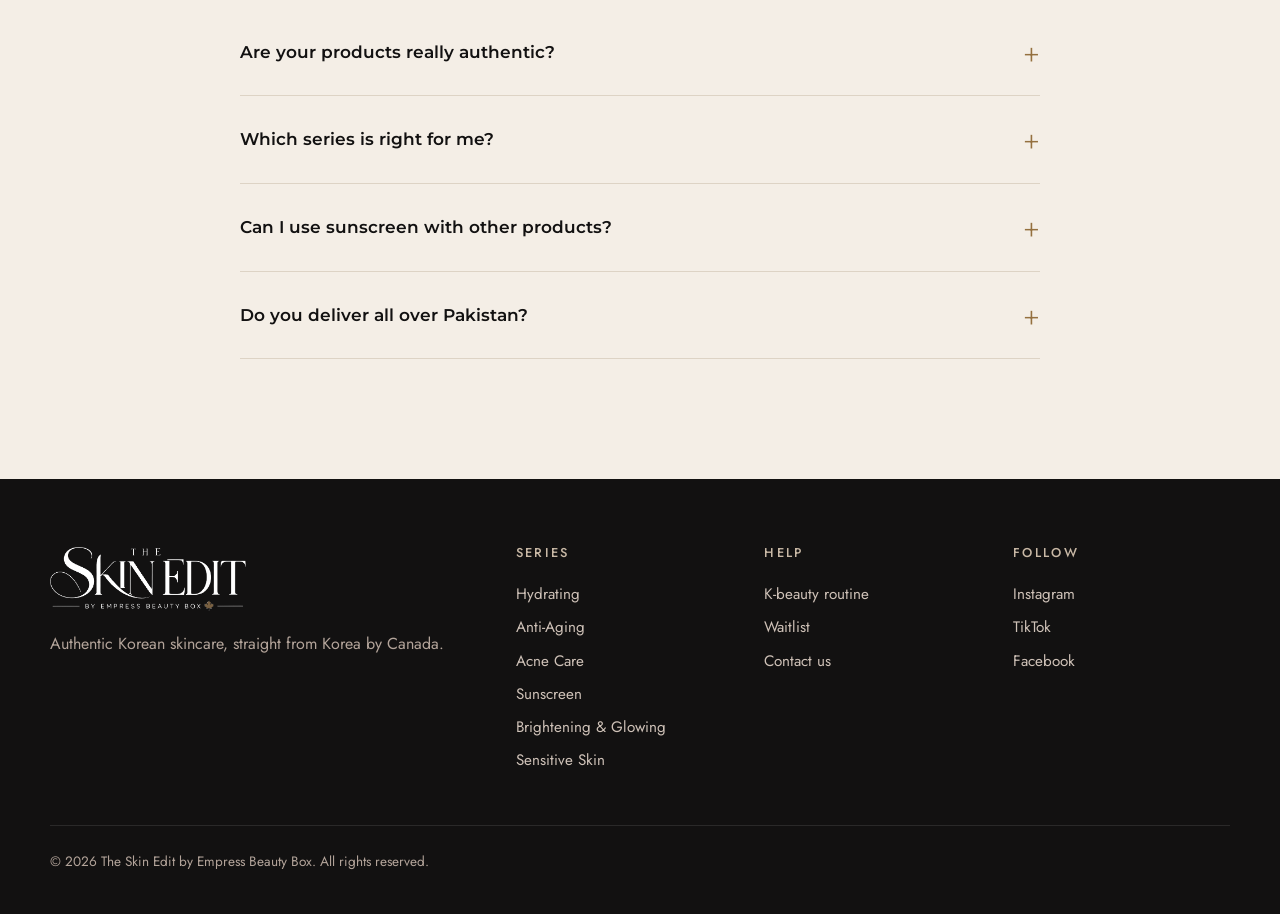
==== commit 163925c3: "Add big Coming Soon banner to both pages Full-width black banner with shining 'Coming Soon' title, t" ====
--- a/index.html
+++ b/index.html
@@ -53,6 +53,22 @@
           <div class="float-tag float-tag--3">🍁 Sourced from Canada</div>
         </div>
       </div>
+    </section>
+
+    <!-- BIG COMING SOON BANNER -->
+    <section class="big-soon" aria-labelledby="bigSoonTitle">
+      <div class="big-soon__stripes" aria-hidden="true"></div>
+      <div class="container big-soon__inner">
+        <p class="big-soon__kicker reveal">The Skin Edit · By Empress Beauty Box</p>
+        <h2 id="bigSoonTitle" class="big-soon__title reveal"><span>Coming</span> <span>Soon</span></h2>
+        <p class="big-soon__line reveal">Straight from Korea 🇰🇷 by Canada 🍁 — for the first time in Pakistan 🇵🇰</p>
+        <div class="big-soon__stats">
+          <div class="reveal"><strong>First time</strong><span>in Pakistan</span></div>
+          <div class="reveal"><strong>Authentic</strong><span>supplier</span></div>
+          <div class="reveal"><strong>100%</strong><span>real products</span></div>
+        </div>
+      </div>
+      <div class="big-soon__stripes" aria-hidden="true"></div>
     </section>
 
     <!-- MARQUEE -->
--- a/styles.css
+++ b/styles.css
@@ -218,3 +218,28 @@
 .brand-img img { height: 52px; width: auto; }
 .footer .brand-img img { height: 64px; margin-bottom: 1rem; }
 @media (max-width: 480px) { .brand-img img { height: 42px; } }
+
+/* Big "Coming soon" banner */
+.big-soon { background: var(--text); color: #f4eee6; text-align: center; overflow: hidden; }
+.big-soon__stripes { height: 18px; background: repeating-linear-gradient(90deg, #f4eee6 0 22px, var(--text) 22px 44px); }
+.big-soon__inner { padding: clamp(56px, 9vw, 110px) 0; }
+.big-soon__kicker { font: 600 0.78rem var(--display); letter-spacing: 0.3em; text-transform: uppercase; color: var(--gold); margin-bottom: 1.2rem; }
+.big-soon__title {
+  font: 800 clamp(3.6rem, 15vw, 13rem) / 0.9 var(--display); letter-spacing: -0.04em; text-transform: uppercase; margin: 0 0 0.25em;
+  background: linear-gradient(100deg, #f4eee6 0 40%, #e9cf9f 48%, #fff 50%, #e9cf9f 52%, #f4eee6 60% 100%);
+  background-size: 300% 100%; -webkit-background-clip: text; background-clip: text; color: transparent;
+  animation: shine 5s linear infinite;
+}
+.big-soon__title span { display: inline-block; }
+.big-soon__title span:last-child { font-family: var(--serif); font-style: italic; font-weight: 500; letter-spacing: 0; text-transform: none; }
+@keyframes shine { from { background-position: 100% 0; } to { background-position: -50% 0; } }
+.big-soon__line { font-size: clamp(1rem, 2vw, 1.3rem); font-weight: 300; color: #d8cdc0; margin-bottom: 2.6rem; }
+.big-soon__stats { display: grid; grid-template-columns: repeat(3, minmax(0, 1fr)); max-width: 900px; margin: 0 auto; border: 1px solid rgba(244, 238, 230, 0.2); border-radius: var(--radius); }
+.big-soon__stats div { padding: 26px 16px; }
+.big-soon__stats div + div { border-left: 1px solid rgba(244, 238, 230, 0.2); }
+.big-soon__stats strong { display: block; font: 800 clamp(1.5rem, 3.6vw, 2.6rem) / 1.05 var(--display); text-transform: uppercase; letter-spacing: -0.02em; color: #fff; }
+.big-soon__stats span { display: block; margin-top: 0.4rem; font: 600 0.78rem var(--display); letter-spacing: 0.2em; text-transform: uppercase; color: var(--gold); }
+@media (max-width: 600px) {
+  .big-soon__stats { grid-template-columns: minmax(0, 1fr); }
+  .big-soon__stats div + div { border-left: 0; border-top: 1px solid rgba(244, 238, 230, 0.2); }
+}
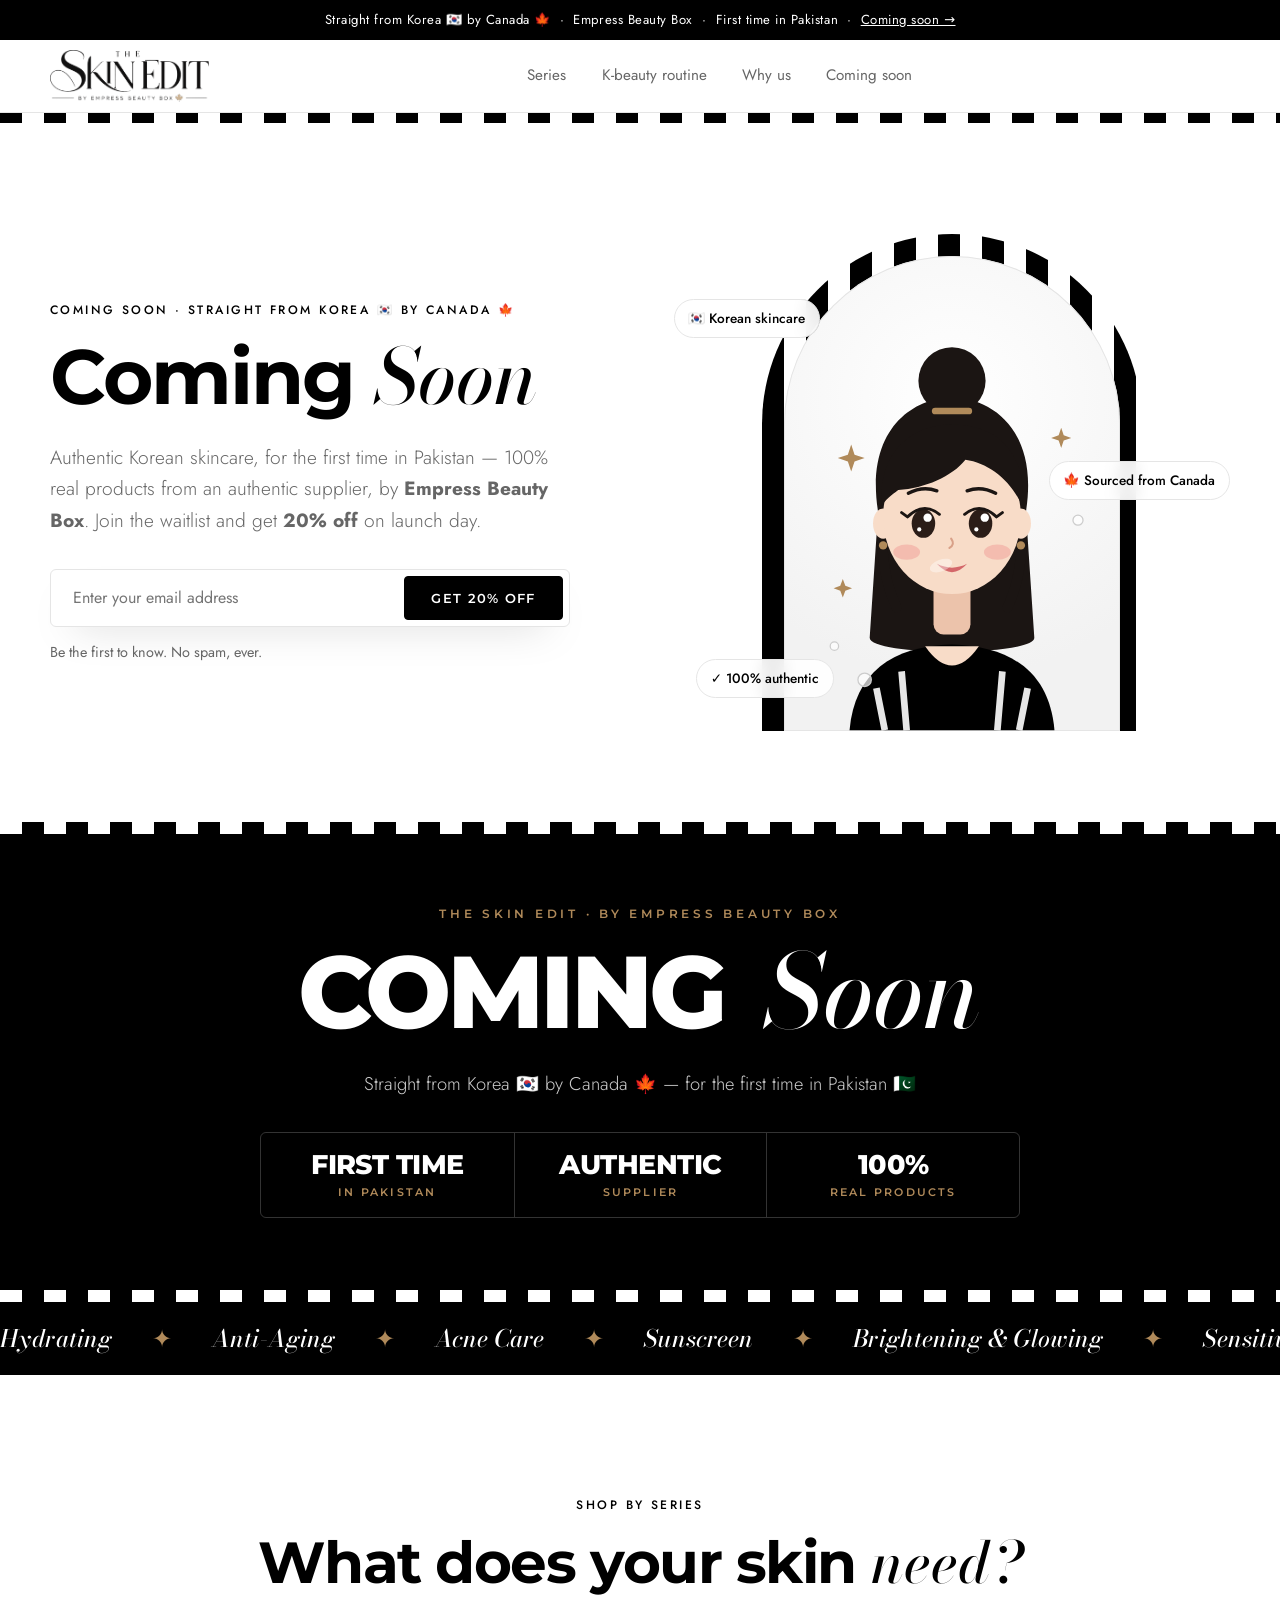
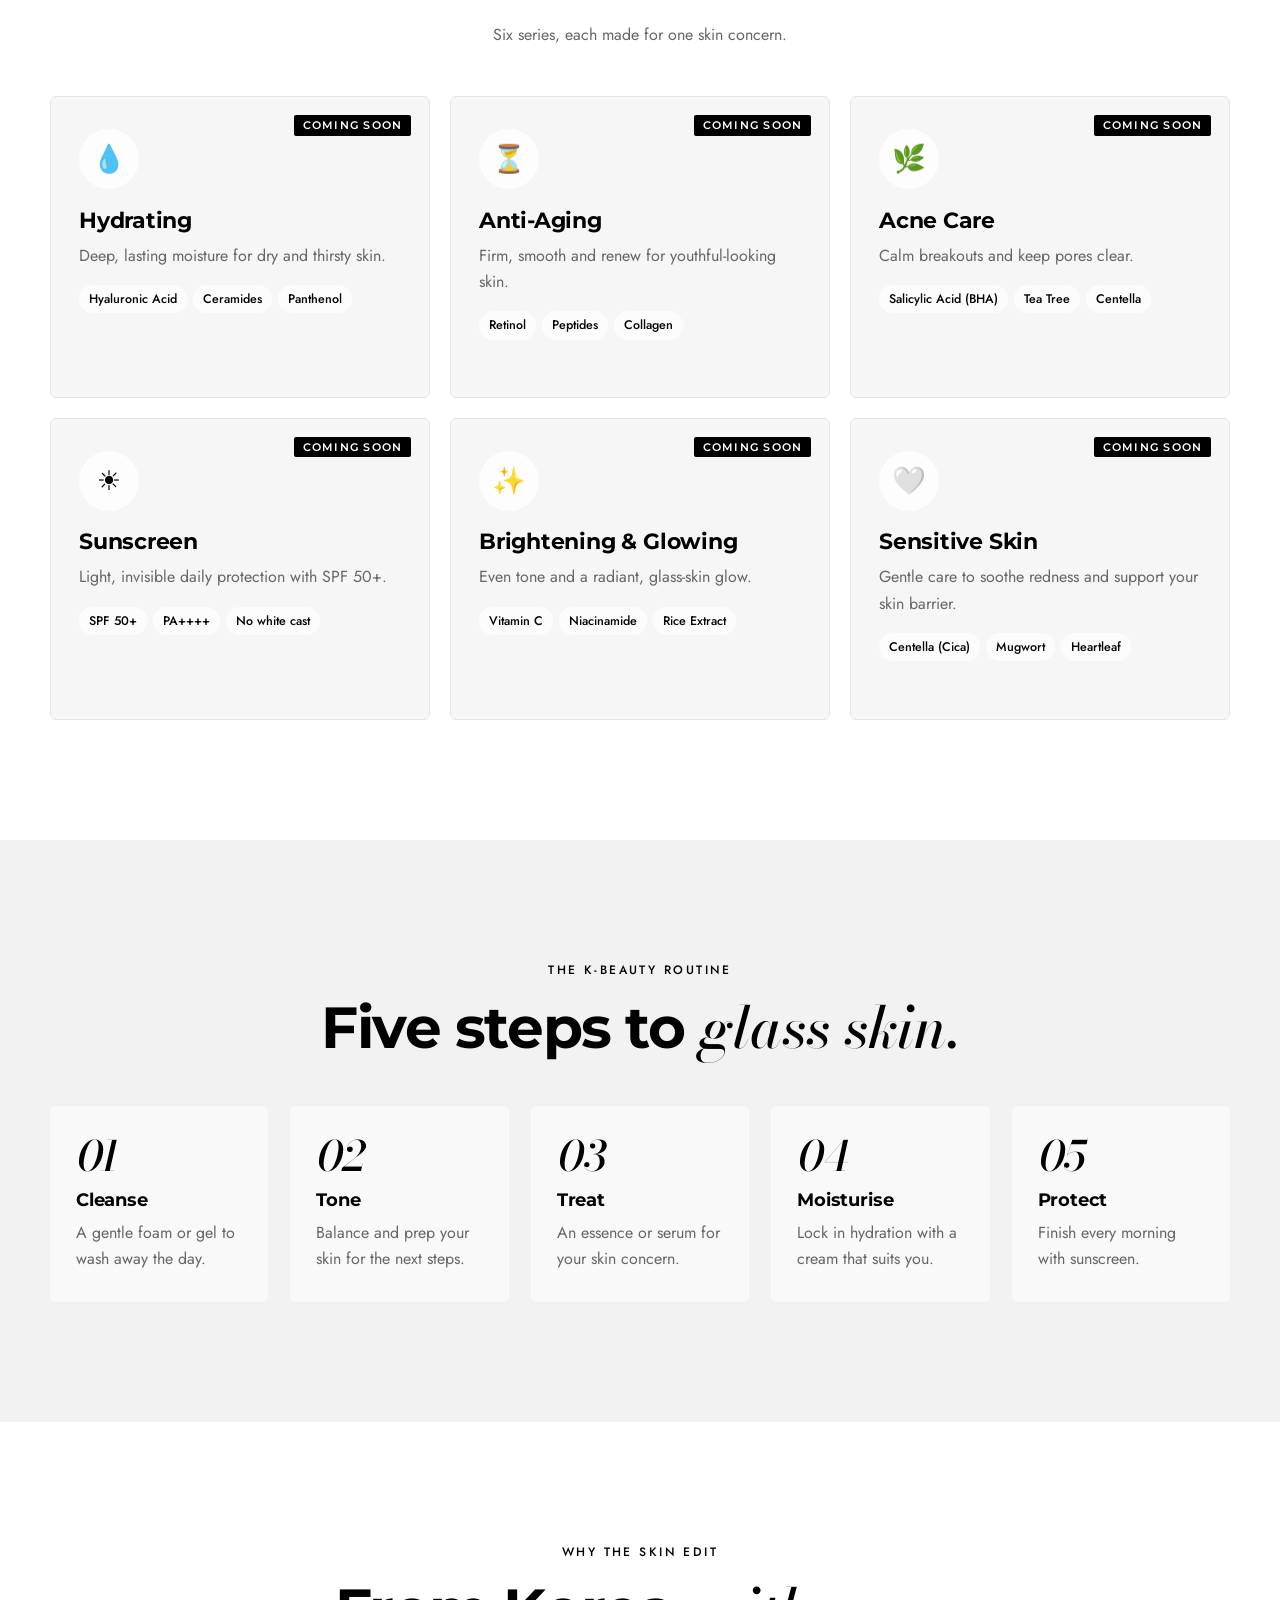
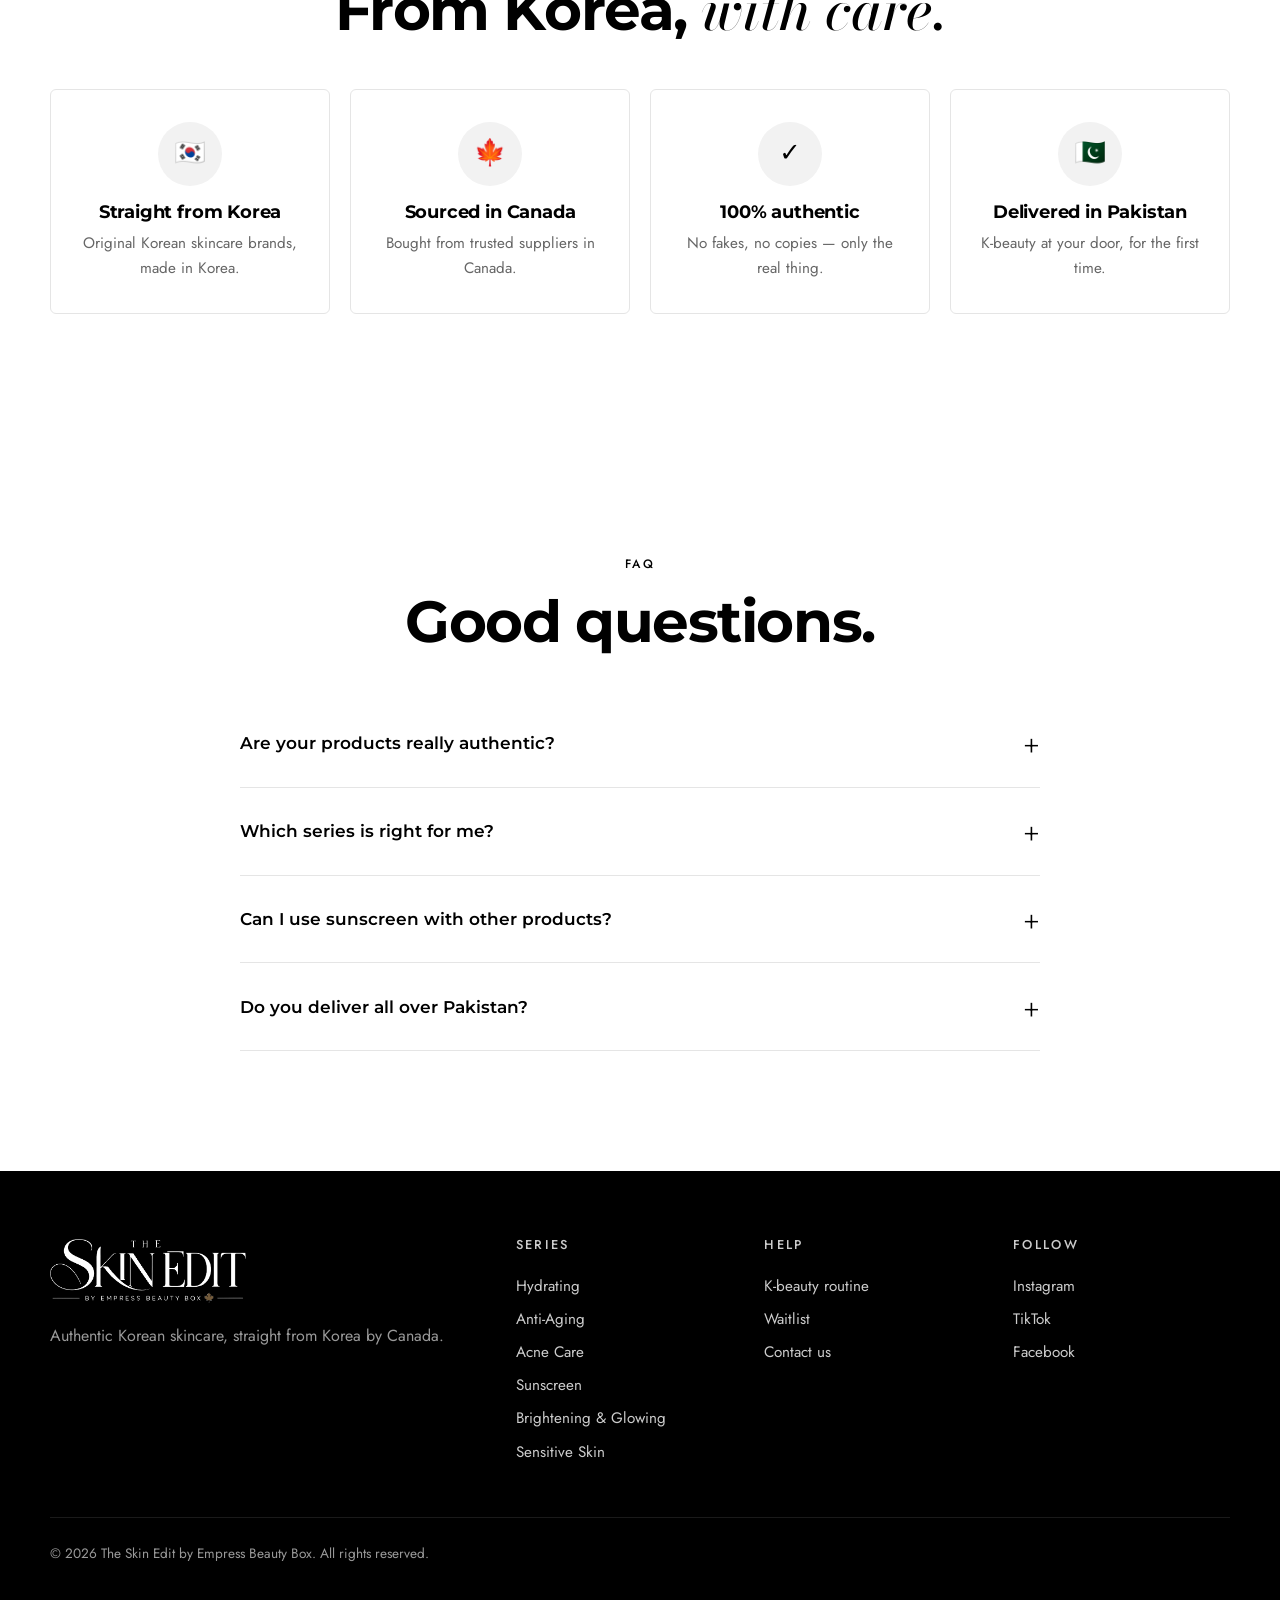
==== commit c86b74ba: "Open main page with Coming Soon hero; Sephora-style black and white - Main page now starts with the " ====
--- a/index.html
+++ b/index.html
@@ -5,7 +5,7 @@
   <meta name="viewport" content="width=device-width, initial-scale=1" />
   <title>The Skin Edit by Empress Beauty Box — Authentic Korean Skincare in Pakistan</title>
   <meta name="description" content="100% authentic Korean skincare, straight from Korea by Canada. Shop by series: Hydrating, Anti-Aging, Acne Care, Sunscreen, Brightening & Glowing and Sensitive Skin." />
-  <meta name="theme-color" content="#f4eee6" />
+  <meta name="theme-color" content="#ffffff" />
   <link rel="preconnect" href="https://fonts.googleapis.com" />
   <link rel="preconnect" href="https://fonts.gstatic.com" crossorigin />
   <link href="https://fonts.googleapis.com/css2?family=Bodoni+Moda:ital,opsz,wght@0,6..96,400..700;1,6..96,400..600&family=Montserrat:wght@500;600;700;800&family=Jost:wght@300;400;500;600&display=swap" rel="stylesheet" />
@@ -36,21 +36,63 @@
     <section class="hero">
       <div class="container hero__grid">
         <div class="hero__text">
-          <p class="eyebrow reveal">Straight from Korea 🇰🇷 by Canada 🍁</p>
-          <h1 class="reveal">Korean skincare for <em>every</em> skin.</h1>
-          <p class="hero__sub reveal">100% authentic K-beauty, now in Pakistan for the first time. Six series for every skin concern — from deep hydration to clear, glowing skin. Coming soon.</p>
-          <div class="hero__cta reveal">
-            <a href="#series" class="btn">Explore the series</a>
-            <a href="coming-soon.html" class="btn btn--ghost">Join the waitlist</a>
-          </div>
+          <p class="eyebrow reveal">Coming soon · Straight from Korea 🇰🇷 by Canada 🍁</p>
+          <h1 class="reveal">Coming <em>Soon</em></h1>
+          <p class="hero__sub reveal">Authentic Korean skincare, for the first time in Pakistan — 100% real products from an authentic supplier, by <strong>Empress Beauty Box</strong>. Join the waitlist and get <strong>20% off</strong> on launch day.</p>
+          <form class="subscribe reveal" id="subscribe" novalidate>
+            <label for="subEmail" class="sr-only">Email address</label>
+            <input type="email" id="subEmail" placeholder="Enter your email address" autocomplete="email" required />
+            <button type="submit" class="btn">Get 20% off</button>
+          </form>
+          <p class="form-status" id="subStatus" role="status" aria-live="polite">Be the first to know. No spam, ever.</p>
         </div>
 
         <div class="hero__art reveal" aria-hidden="true">
           <div class="arch stripes"></div>
-          <div class="arch__inner"><img class="hero__mono" src="images/monogram.png" alt="" width="147" height="205" /></div>
-          <div class="float-tag float-tag--1">🇰🇷 Made in Korea</div>
-          <div class="float-tag float-tag--2">✓ 100% authentic</div>
-          <div class="float-tag float-tag--3">🍁 Sourced from Canada</div>
+          <div class="arch__inner">
+        <svg class="girl" viewBox="0 0 400 480">
+          <!-- back hair + bun -->
+          <path class="g-hair" d="M112 220 C96 120 156 84 200 84 C244 84 304 120 288 220 L298 370 C298 392 102 392 102 370 Z" />
+          <g class="g-bun"><circle class="g-hair" cx="200" cy="64" r="40" /><rect class="g-gold" x="176" y="96" width="48" height="8" rx="4" /></g>
+          <!-- neck + top -->
+          <rect class="g-skin-dark" x="178" y="296" width="44" height="70" rx="12" />
+          <path class="g-top" d="M78 480 C84 412 128 380 200 378 C272 380 316 412 322 480 Z" />
+          <path class="g-skin" d="M168 380 Q200 426 232 380 Z" />
+          <path class="g-stripe" d="M110 430 L120 480 M140 410 L146 480 M260 410 L254 480 M290 430 L280 480" />
+          <!-- head -->
+          <g class="g-head">
+            <path class="g-strand" d="M126 196 C110 250 118 300 134 334" />
+            <path class="g-strand g-strand--r" d="M274 196 C290 250 282 300 266 334" />
+            <ellipse class="g-skin" cx="118" cy="234" rx="12" ry="18" />
+            <ellipse class="g-skin" cx="282" cy="234" rx="12" ry="18" />
+            <circle class="g-gold g-earring" cx="118" cy="260" r="5" />
+            <circle class="g-gold g-earring" cx="282" cy="260" r="5" />
+            <ellipse class="g-skin" cx="200" cy="226" rx="82" ry="92" />
+            <path class="g-hair" d="M116 214 C112 142 158 116 200 116 C250 116 290 146 284 214 C270 182 244 162 216 158 C200 178 168 192 136 194 C128 200 120 206 116 214 Z" />
+            <path class="g-brow" d="M148 198 Q165 189 182 195" />
+            <path class="g-brow" d="M218 195 Q235 189 252 198" />
+            <g class="g-eye"><ellipse class="g-iris" cx="166" cy="234" rx="14" ry="17" /><circle class="g-shine" cx="171" cy="227" r="5" /><circle class="g-shine" cx="161" cy="241" r="2.5" /></g>
+            <g class="g-eye"><ellipse class="g-iris" cx="234" cy="234" rx="14" ry="17" /><circle class="g-shine" cx="239" cy="227" r="5" /><circle class="g-shine" cx="229" cy="241" r="2.5" /></g>
+            <path class="g-lash" d="M147 226 Q166 208 185 223 M147 226 l-7 -5" />
+            <path class="g-lash" d="M215 223 Q234 208 253 226 M253 226 l7 -5" />
+            <ellipse class="g-blush" cx="146" cy="268" rx="16" ry="9" />
+            <ellipse class="g-blush" cx="254" cy="268" rx="16" ry="9" />
+            <path class="g-nose" d="M199 252 Q204 259 197 263" />
+            <path class="g-mouth" d="M182 282 Q200 302 218 282 Q200 291 182 282 Z" />
+            <ellipse class="g-glow" cx="238" cy="196" rx="14" ry="7" transform="rotate(-20 238 196)" />
+          </g>
+          <!-- sparkles + bubbles -->
+          <path class="g-gold g-spark" d="M80 140 l4 12 12 4 -12 4 -4 12 -4 -12 -12 -4 12 -4z" />
+          <path class="g-gold g-spark g-spark--2" d="M330 120 l3 9 9 3 -9 3 -3 9 -3 -9 -9 -3 9 -3z" />
+          <path class="g-gold g-spark g-spark--3" d="M70 300 l3 8 8 3 -8 3 -3 8 -3 -8 -8 -3 8 -3z" />
+          <circle class="g-bubble" cx="96" cy="420" r="8" />
+          <circle class="g-bubble g-bubble--2" cx="350" cy="230" r="6" />
+          <circle class="g-bubble g-bubble--3" cx="60" cy="380" r="5" />
+        </svg>
+          </div>
+          <div class="float-tag float-tag--1">🇰🇷 Korean skincare</div>
+          <div class="float-tag float-tag--2">🍁 Sourced from Canada</div>
+          <div class="float-tag float-tag--3">✓ 100% authentic</div>
         </div>
       </div>
     </section>
@@ -124,25 +166,6 @@
       </div>
     </section>
 
-    <!-- WAITLIST -->
-    <section class="section section--tight">
-      <div class="container">
-        <div class="club reveal">
-          <div>
-            <p class="eyebrow">Coming soon</p>
-            <h2>Get <em>20% off</em> on launch day.</h2>
-            <p class="muted">Join the waitlist for early access and members-only offers.</p>
-          </div>
-          <form class="subscribe" id="subscribe" novalidate>
-            <label for="subEmail" class="sr-only">Email address</label>
-            <input type="email" id="subEmail" placeholder="Your email address" autocomplete="email" required />
-            <button type="submit" class="btn">Join now</button>
-          </form>
-          <p class="form-status" id="subStatus" role="status" aria-live="polite"></p>
-        </div>
-      </div>
-    </section>
-
     <!-- FAQ -->
     <section class="section section--narrow">
       <div class="container">
@@ -167,7 +190,7 @@
         <p class="muted">Authentic Korean skincare, straight from Korea by Canada.</p>
       </div>
       <div><h4>Series</h4><a href="#series">Hydrating</a><a href="#series">Anti-Aging</a><a href="#series">Acne Care</a><a href="#series">Sunscreen</a><a href="#series">Brightening &amp; Glowing</a><a href="#series">Sensitive Skin</a></div>
-      <div><h4>Help</h4><a href="#routine">K-beauty routine</a><a href="coming-soon.html">Waitlist</a><a href="mailto:hello@theskinedit.pk">Contact us</a></div>
+      <div><h4>Help</h4><a href="#routine">K-beauty routine</a><a href="#top">Waitlist</a><a href="mailto:hello@theskinedit.pk">Contact us</a></div>
       <div><h4>Follow</h4><a href="#">Instagram</a><a href="#">TikTok</a><a href="#">Facebook</a></div>
     </div>
     <p class="container footer__bottom muted">© <span id="year"></span> The Skin Edit by Empress Beauty Box. All rights reserved.</p>
--- a/styles.css
+++ b/styles.css
@@ -1,21 +1,21 @@
 :root {
-  --bg: #f4eee6;
-  --bg-2: #ebe3d8;
-  --rose-bg: #e7ddd0;
-  --surface: #fbf8f3;
-  --border: #ddd3c5;
-  --text: #121111;
-  --muted: #6f665c;
-  --blush: #c9b9a6;
-  --rose: #94703f;
-  --rose-dark: #7a5c36;
-  --sage: #8a8070;
+  --bg: #ffffff;
+  --bg-2: #f2f2f2;
+  --rose-bg: #f2f2f2;
+  --surface: #ffffff;
+  --border: #e5e5e5;
+  --text: #000000;
+  --muted: #666666;
+  --blush: #cccccc;
+  --rose: #000000;
+  --rose-dark: #000000;
+  --sage: #000000;
   --gold: #b08a5a;
   --radius: 6px;
-  --shadow: 0 18px 40px -24px rgba(40, 30, 20, 0.35);
+  --shadow: 0 18px 40px -24px rgba(0, 0, 0, 0.35);
   --ease: cubic-bezier(0.22, 1, 0.36, 1);
   --serif: "Bodoni Moda", Didot, Georgia, serif;
-  --stripes: repeating-linear-gradient(90deg, #121111 0 22px, #f4eee6 22px 44px);
+  --stripes: repeating-linear-gradient(90deg, #000000 0 22px, #ffffff 22px 44px);
   --display: "Montserrat", "Helvetica Neue", Arial, sans-serif;
   --sans: "Jost", system-ui, sans-serif;
 }
@@ -59,9 +59,9 @@
 .btn--block { width: 100%; }
 
 /* Announcement + nav */
-.announce { background: var(--text); color: #f4ece4; text-align: center; font-size: 0.82rem; letter-spacing: 0.04em; padding: 9px 16px; }
+.announce { background: var(--text); color: #ffffff; text-align: center; font-size: 0.82rem; letter-spacing: 0.04em; padding: 9px 16px; }
 .announce a { color: #fff; text-decoration: underline; }
-.nav { border-bottom: 1px solid var(--border) !important; position: sticky; top: 0; z-index: 50; background: rgba(251, 247, 243, 0.85); backdrop-filter: blur(14px); -webkit-backdrop-filter: blur(14px); border-bottom: 1px solid transparent; transition: border-color 0.3s; }
+.nav { border-bottom: 1px solid var(--border) !important; position: sticky; top: 0; z-index: 50; background: rgba(255, 255, 255, 0.92); backdrop-filter: blur(14px); -webkit-backdrop-filter: blur(14px); border-bottom: 1px solid transparent; transition: border-color 0.3s; }
 .nav.is-scrolled { border-color: var(--border); }
 .nav__inner { display: flex; align-items: center; justify-content: space-between; height: 72px; }
 .nav__links { display: flex; gap: 2.2rem; font-size: 0.95rem; }
@@ -97,13 +97,12 @@
 
 .hero__art { position: relative; height: 540px; display: grid; place-items: center; }
 .arch { position: absolute; bottom: 4%; width: min(380px, 84%); height: 92%; border-radius: 999px 999px 0 0; }
-.arch__inner { position: absolute; bottom: 4%; width: calc(min(380px, 84%) - 44px); height: calc(92% - 22px); border-radius: 999px 999px 0 0; background: radial-gradient(circle at 50% 30%, #fbf8f3, #ebe3d8 75%); overflow: hidden; display: flex; align-items: flex-end; justify-content: center; box-shadow: inset 0 0 0 1px var(--border); }
-.hero__mono { width: 46%; height: auto; margin: auto; animation: bob 6s ease-in-out infinite; }
+.arch__inner { position: absolute; bottom: 4%; width: calc(min(380px, 84%) - 44px); height: calc(92% - 22px); border-radius: 999px 999px 0 0; background: radial-gradient(circle at 50% 30%, #ffffff, #f2f2f2 75%); overflow: hidden; display: flex; align-items: flex-end; justify-content: center; box-shadow: inset 0 0 0 1px var(--border); }
 @keyframes bob { 50% { translate: 0 -12px; } }
-.float-tag { position: absolute; z-index: 3; padding: 0.55em 1em; border-radius: 999px; background: rgba(255, 255, 255, 0.85); backdrop-filter: blur(8px); box-shadow: var(--shadow); font-size: 0.85rem; font-weight: 500; white-space: nowrap; animation: bob 7s ease-in-out infinite; }
-.float-tag--1 { top: 12%; left: 2%; }
-.float-tag--2 { top: 24%; right: 0; animation-delay: -3s; }
-.float-tag--3 { bottom: 4%; left: 30%; animation-delay: -5s; }
+.float-tag { position: absolute; z-index: 3; padding: 0.55em 1em; border-radius: 999px; border: 1px solid var(--border); background: rgba(255, 255, 255, 0.92); backdrop-filter: blur(8px); box-shadow: var(--shadow); font-size: 0.85rem; font-weight: 500; white-space: nowrap; animation: bob 7s ease-in-out infinite; }
+.float-tag--1 { top: 16%; left: 0; }
+.float-tag--2 { top: 46%; right: 0; animation-delay: -3s; }
+.float-tag--3 { bottom: 10%; left: 4%; animation-delay: -5s; }
 @media (max-width: 900px) {
   .hero__grid { grid-template-columns: minmax(0, 1fr); }
   .hero__art { height: 420px; }
@@ -112,6 +111,44 @@
   .hero__art { height: 360px; }
   .float-tag { font-size: 0.75rem; }
 }
+
+/* Animated girl illustration */
+.girl { width: 100%; height: auto; overflow: visible; }
+
+/* Animated girl */
+.girl * { transform-box: fill-box; }
+.g-hair { fill: #1b1513; }
+.g-skin { fill: #f8dcc8; }
+.g-skin-dark { fill: #ecc3ab; }
+.g-top { fill: var(--text); }
+.g-stripe { stroke: #ffffff; stroke-width: 8; opacity: 0.9; }
+.g-gold { fill: var(--gold); }
+.g-strand { fill: none; stroke: #1b1513; stroke-width: 12; stroke-linecap: round; transform-origin: top center; animation: sway 3.2s ease-in-out infinite alternate; }
+.g-strand--r { animation-delay: -1.6s; }
+.g-brow { fill: none; stroke: #1b1513; stroke-width: 4; stroke-linecap: round; }
+.g-iris { fill: #2b1d18; }
+.g-shine { fill: #fff; }
+.g-eye { transform-origin: center; animation: blink 4.8s infinite; }
+.g-lash { fill: none; stroke: #1b1513; stroke-width: 3.5; stroke-linecap: round; }
+.g-blush { fill: #f0a39b; opacity: 0.55; animation: blush 4s ease-in-out infinite; }
+.g-nose { fill: none; stroke: #d8a088; stroke-width: 2.5; stroke-linecap: round; }
+.g-mouth { fill: #d4676a; }
+.g-glow { fill: #fff; opacity: 0.4; }
+.g-head { transform-box: view-box; transform-origin: 200px 330px; animation: headTilt 6s ease-in-out infinite; }
+.g-bun { transform-box: view-box; transform-origin: 200px 330px; animation: headTilt 6s ease-in-out infinite; }
+.g-earring { transform-origin: top center; animation: sway 2.4s ease-in-out infinite alternate; }
+.g-spark { transform-origin: center; animation: twinkle 2.2s ease-in-out infinite; }
+.g-spark--2 { animation-delay: -0.8s; }
+.g-spark--3 { animation-delay: -1.5s; }
+.g-bubble { fill: rgba(255, 255, 255, 0.7); stroke: var(--blush); stroke-width: 1.5; animation: rise 5s ease-in infinite; }
+.g-bubble--2 { animation-delay: -2s; }
+.g-bubble--3 { animation-delay: -3.5s; }
+@keyframes headTilt { 0%, 100% { transform: rotate(-3deg); } 50% { transform: rotate(3deg); } }
+@keyframes blink { 0%, 90%, 100% { transform: scaleY(1); } 94% { transform: scaleY(0.1); } }
+@keyframes sway { from { transform: rotate(-5deg); } to { transform: rotate(5deg); } }
+@keyframes blush { 50% { opacity: 0.8; } }
+@keyframes twinkle { 0%, 100% { transform: scale(0.6); opacity: 0.5; } 50% { transform: scale(1.15); opacity: 1; } }
+@keyframes rise { 0% { transform: translateY(0); opacity: 0; } 20% { opacity: 1; } 100% { transform: translateY(-160px); opacity: 0; } }
 
 /* Marquee */
 .marquee { background: var(--text); color: var(--bg); padding: 18px 0; overflow: hidden; }
@@ -134,7 +171,7 @@
 
 /* Series */
 .series { display: grid; grid-template-columns: repeat(3, minmax(0, 1fr)); gap: 20px; }
-.series__card { position: relative; display: flex; flex-direction: column; padding: 32px 28px; border-radius: var(--radius); background: var(--tint); border: 1px solid rgba(18, 17, 17, 0.06); transition: transform 0.4s var(--ease), box-shadow 0.4s; }
+.series__card { position: relative; display: flex; flex-direction: column; padding: 32px 28px; border-radius: var(--radius); background: #f6f6f6; border: 1px solid var(--border); transition: transform 0.4s var(--ease), box-shadow 0.4s; }
 .series__card:hover { transform: translateY(-6px); box-shadow: var(--shadow); }
 .series__icon { width: 60px; height: 60px; display: grid; place-items: center; border-radius: 50%; background: rgba(255, 255, 255, 0.75); font-size: 1.7rem; margin-bottom: 1.2rem; }
 .series__card h3 { font-size: 1.35rem; }
@@ -163,21 +200,14 @@
 .step__num { display: block; font: 500 italic 2.6rem/1 var(--serif); color: var(--rose); margin-bottom: 0.8rem; }
 .step p { color: var(--muted); margin: 0; }
 
-/* Glow Club */
-.club { display: grid; grid-template-columns: 1.1fr 1fr; gap: 24px 48px; align-items: center; padding: clamp(28px, 5vw, 60px); border-radius: 32px; background: radial-gradient(circle at 90% 10%, rgba(255,255,255,0.7), transparent 40%), var(--stripes); }
-.club > div { background: #fff; padding: 24px; border-radius: 6px; }
-.club h2 { font-size: clamp(1.8rem, 3.6vw, 2.6rem); }
-.club p { margin: 0; }
-.subscribe { display: flex; gap: 8px; padding: 6px; border-radius: 6px; border: 1px solid var(--border); background: var(--surface); box-shadow: var(--shadow); }
+/* Email signup */
+.subscribe { display: flex; gap: 8px; max-width: 520px; padding: 6px; border-radius: 6px; border: 1px solid var(--border); background: var(--surface); box-shadow: var(--shadow); }
+.hero .subscribe { margin-top: 2rem; }
 .subscribe input { flex: 1; min-width: 0; border: 0; outline: none; background: transparent; font: 400 1rem var(--sans); padding: 0 1rem; color: var(--text); }
 .subscribe.is-invalid { box-shadow: 0 0 0 2px var(--rose); }
-.form-status { grid-column: 2; margin: 0; min-height: 1.4em; font-size: 0.9rem; color: var(--rose-dark); }
-@media (max-width: 860px) {
-  .club { grid-template-columns: 1fr; }
-  .form-status { grid-column: 1; }
-}
+.form-status { margin: 0.9rem 0 0; min-height: 1.4em; font-size: 0.9rem; color: var(--muted); }
 @media (max-width: 480px) {
-  .subscribe { flex-direction: column; border-radius: 20px; }
+  .subscribe { flex-direction: column; }
   .subscribe input { padding: 0.9rem 1rem; }
 }
 
@@ -190,11 +220,11 @@
 .faq details p { color: var(--muted); padding-bottom: 1.4rem; margin: 0; }
 
 /* Footer */
-.footer { background: var(--text); color: #e9dfd6; padding: 64px 0 28px; }
-.footer .muted { color: #b3a49a; }
+.footer { background: var(--text); color: #e6e6e6; padding: 64px 0 28px; }
+.footer .muted { color: #999999; }
 .footer__grid { display: grid; grid-template-columns: 2fr 1fr 1fr 1fr; gap: 32px; }
 .footer__grid h4 { font: 500 0.8rem var(--sans); text-transform: uppercase; letter-spacing: 0.18em; color: var(--blush); margin-bottom: 1rem; }
-.footer__grid > div > a:not(.brand) { display: block; padding: 0.25rem 0; color: #cfc2b8; font-size: 0.95rem; }
+.footer__grid > div > a:not(.brand) { display: block; padding: 0.25rem 0; color: #cccccc; font-size: 0.95rem; }
 .footer__grid a:hover { color: #fff; }
 .footer .brand { margin-bottom: 1rem; }
 .footer__bottom { margin-top: 48px; padding-top: 24px; border-top: 1px solid rgba(255,255,255,0.1); font-size: 0.85rem; }
@@ -220,26 +250,27 @@
 @media (max-width: 480px) { .brand-img img { height: 42px; } }
 
 /* Big "Coming soon" banner */
-.big-soon { background: var(--text); color: #f4eee6; text-align: center; overflow: hidden; }
-.big-soon__stripes { height: 18px; background: repeating-linear-gradient(90deg, #f4eee6 0 22px, var(--text) 22px 44px); }
-.big-soon__inner { padding: clamp(56px, 9vw, 110px) 0; }
+.big-soon { background: var(--text); color: #ffffff; text-align: center; overflow: hidden; }
+.big-soon__stripes { height: 12px; background: repeating-linear-gradient(90deg, #ffffff 0 22px, var(--text) 22px 44px); }
+.big-soon__inner { padding: clamp(44px, 6vw, 72px) 0; }
 .big-soon__kicker { font: 600 0.78rem var(--display); letter-spacing: 0.3em; text-transform: uppercase; color: var(--gold); margin-bottom: 1.2rem; }
 .big-soon__title {
-  font: 800 clamp(3.6rem, 15vw, 13rem) / 0.9 var(--display); letter-spacing: -0.04em; text-transform: uppercase; margin: 0 0 0.25em;
-  background: linear-gradient(100deg, #f4eee6 0 40%, #e9cf9f 48%, #fff 50%, #e9cf9f 52%, #f4eee6 60% 100%);
+  font: 800 clamp(2.6rem, 8vw, 6.4rem) / 1 var(--display); letter-spacing: -0.04em; text-transform: uppercase; margin: 0 0 0.25em;
+  background: linear-gradient(100deg, #ffffff 0 40%, #a8a8a8 48%, #fff 50%, #a8a8a8 52%, #ffffff 60% 100%);
   background-size: 300% 100%; -webkit-background-clip: text; background-clip: text; color: transparent;
   animation: shine 5s linear infinite;
 }
 .big-soon__title span { display: inline-block; }
+.big-soon__title span:first-child { margin-right: 0.15em; }
 .big-soon__title span:last-child { font-family: var(--serif); font-style: italic; font-weight: 500; letter-spacing: 0; text-transform: none; }
 @keyframes shine { from { background-position: 100% 0; } to { background-position: -50% 0; } }
-.big-soon__line { font-size: clamp(1rem, 2vw, 1.3rem); font-weight: 300; color: #d8cdc0; margin-bottom: 2.6rem; }
-.big-soon__stats { display: grid; grid-template-columns: repeat(3, minmax(0, 1fr)); max-width: 900px; margin: 0 auto; border: 1px solid rgba(244, 238, 230, 0.2); border-radius: var(--radius); }
-.big-soon__stats div { padding: 26px 16px; }
-.big-soon__stats div + div { border-left: 1px solid rgba(244, 238, 230, 0.2); }
-.big-soon__stats strong { display: block; font: 800 clamp(1.5rem, 3.6vw, 2.6rem) / 1.05 var(--display); text-transform: uppercase; letter-spacing: -0.02em; color: #fff; }
-.big-soon__stats span { display: block; margin-top: 0.4rem; font: 600 0.78rem var(--display); letter-spacing: 0.2em; text-transform: uppercase; color: var(--gold); }
+.big-soon__line { font-size: clamp(0.95rem, 1.6vw, 1.15rem); font-weight: 300; color: #cccccc; margin-bottom: 2rem; }
+.big-soon__stats { display: grid; grid-template-columns: repeat(3, minmax(0, 1fr)); max-width: 760px; margin: 0 auto; border: 1px solid rgba(255, 255, 255, 0.2); border-radius: var(--radius); }
+.big-soon__stats div { padding: 18px 14px; }
+.big-soon__stats div + div { border-left: 1px solid rgba(255, 255, 255, 0.2); }
+.big-soon__stats strong { display: block; font: 800 clamp(1.15rem, 2.4vw, 1.7rem) / 1.05 var(--display); text-transform: uppercase; letter-spacing: -0.02em; color: #fff; }
+.big-soon__stats span { display: block; margin-top: 0.35rem; font: 600 0.7rem var(--display); letter-spacing: 0.2em; text-transform: uppercase; color: var(--gold); }
 @media (max-width: 600px) {
   .big-soon__stats { grid-template-columns: minmax(0, 1fr); }
-  .big-soon__stats div + div { border-left: 0; border-top: 1px solid rgba(244, 238, 230, 0.2); }
-}
+  .big-soon__stats div + div { border-left: 0; border-top: 1px solid rgba(255, 255, 255, 0.2); }
+}
